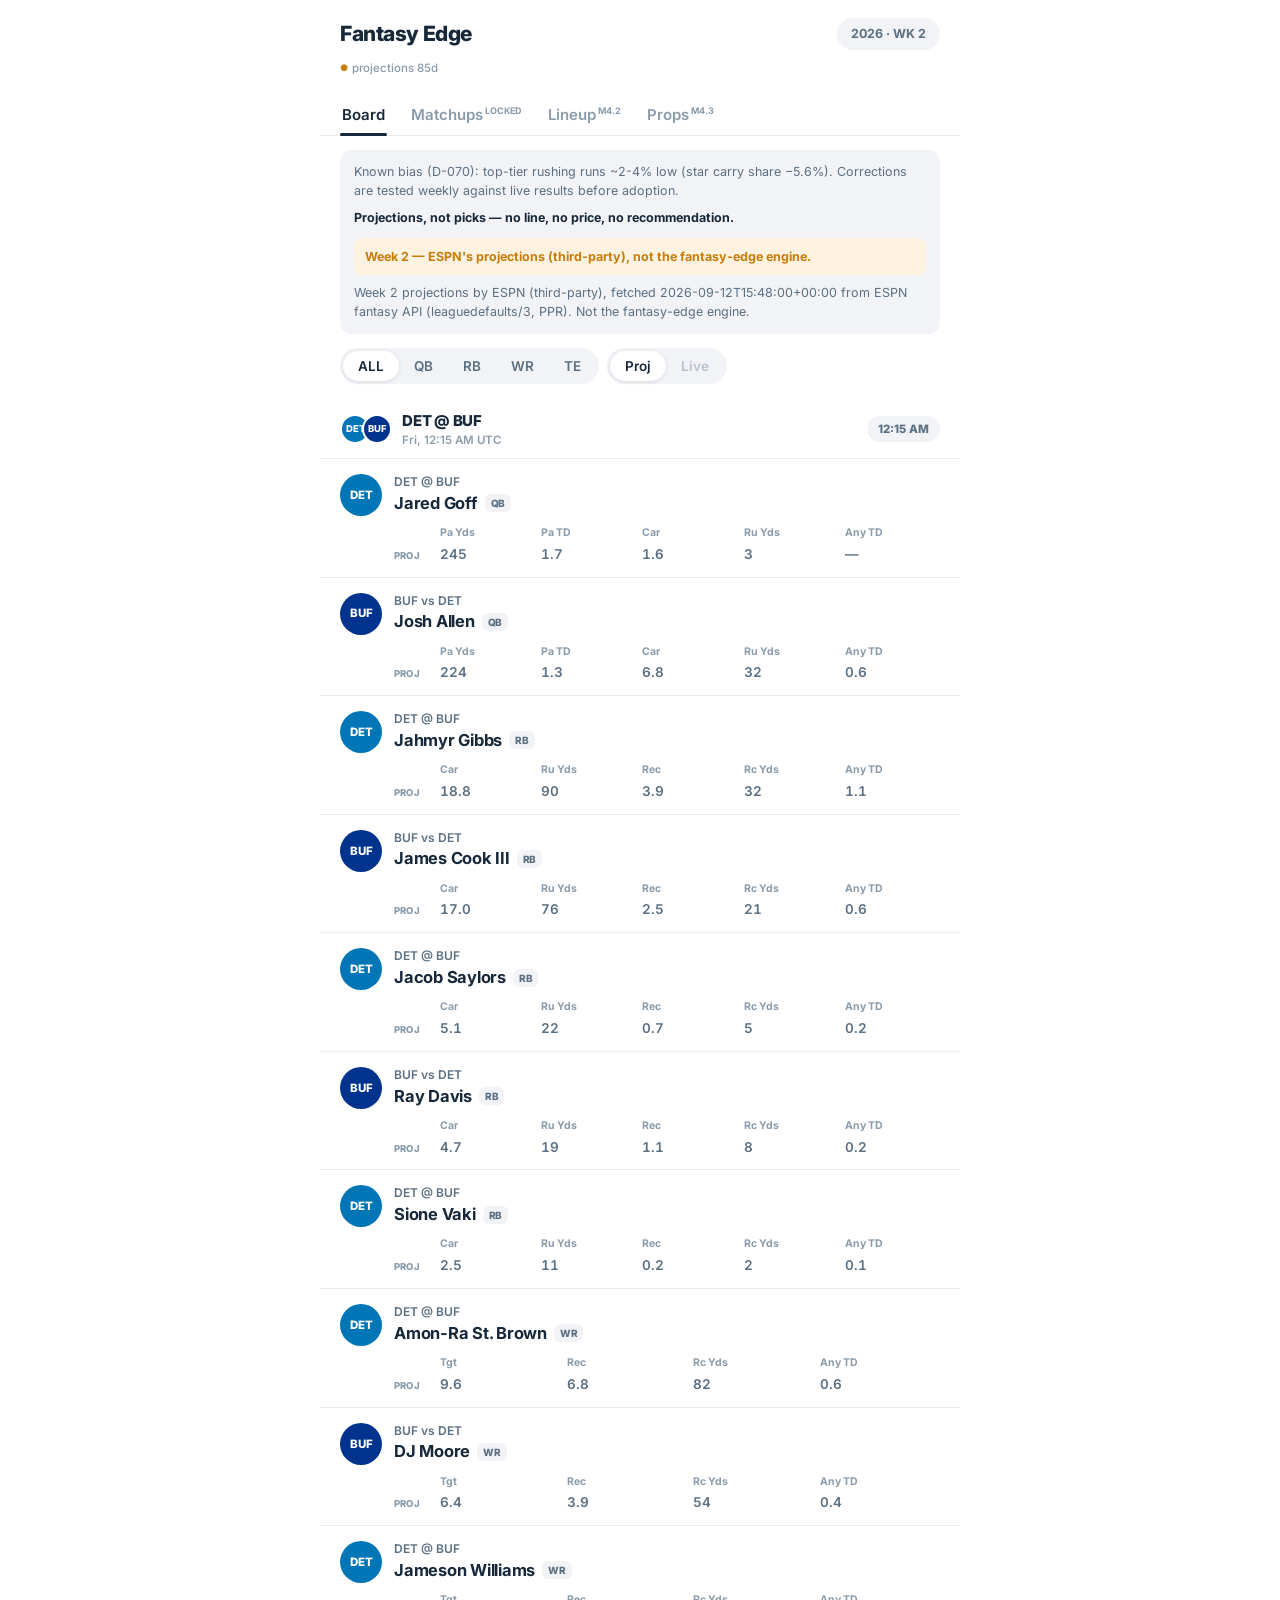
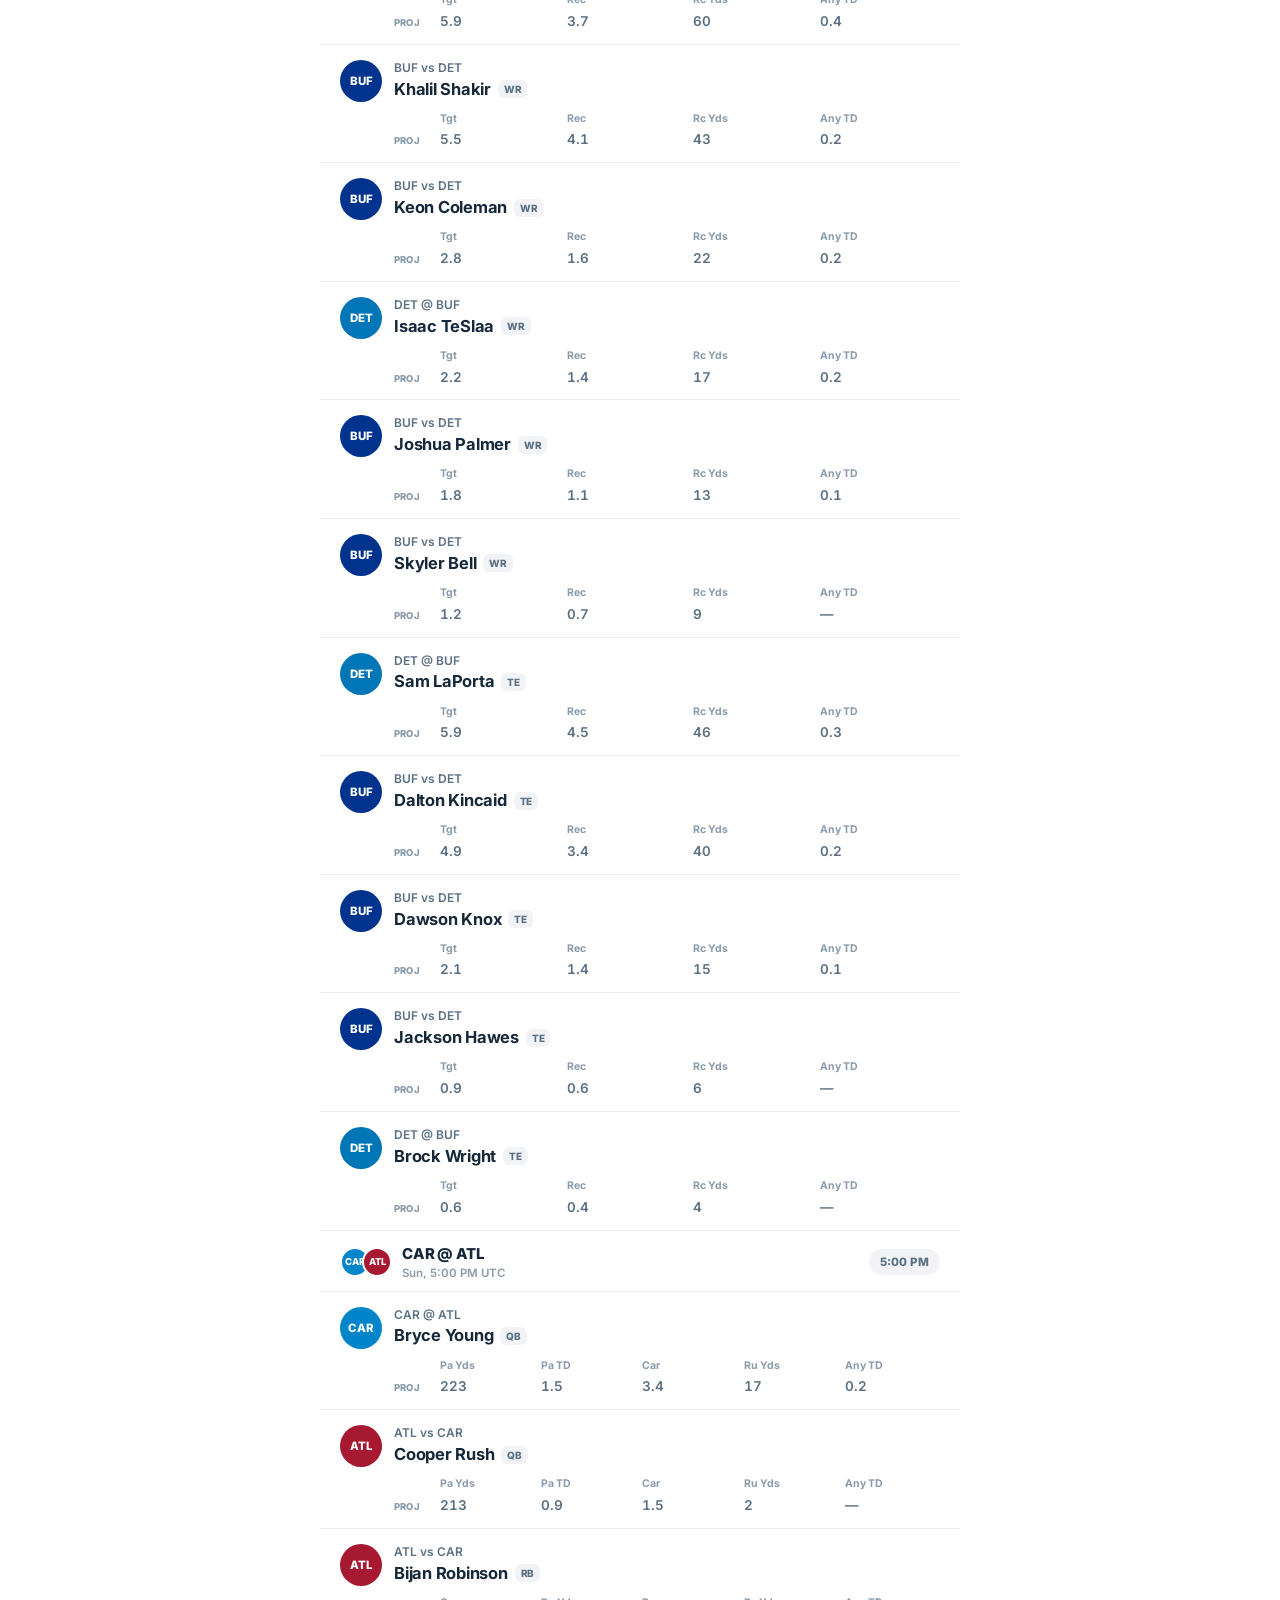
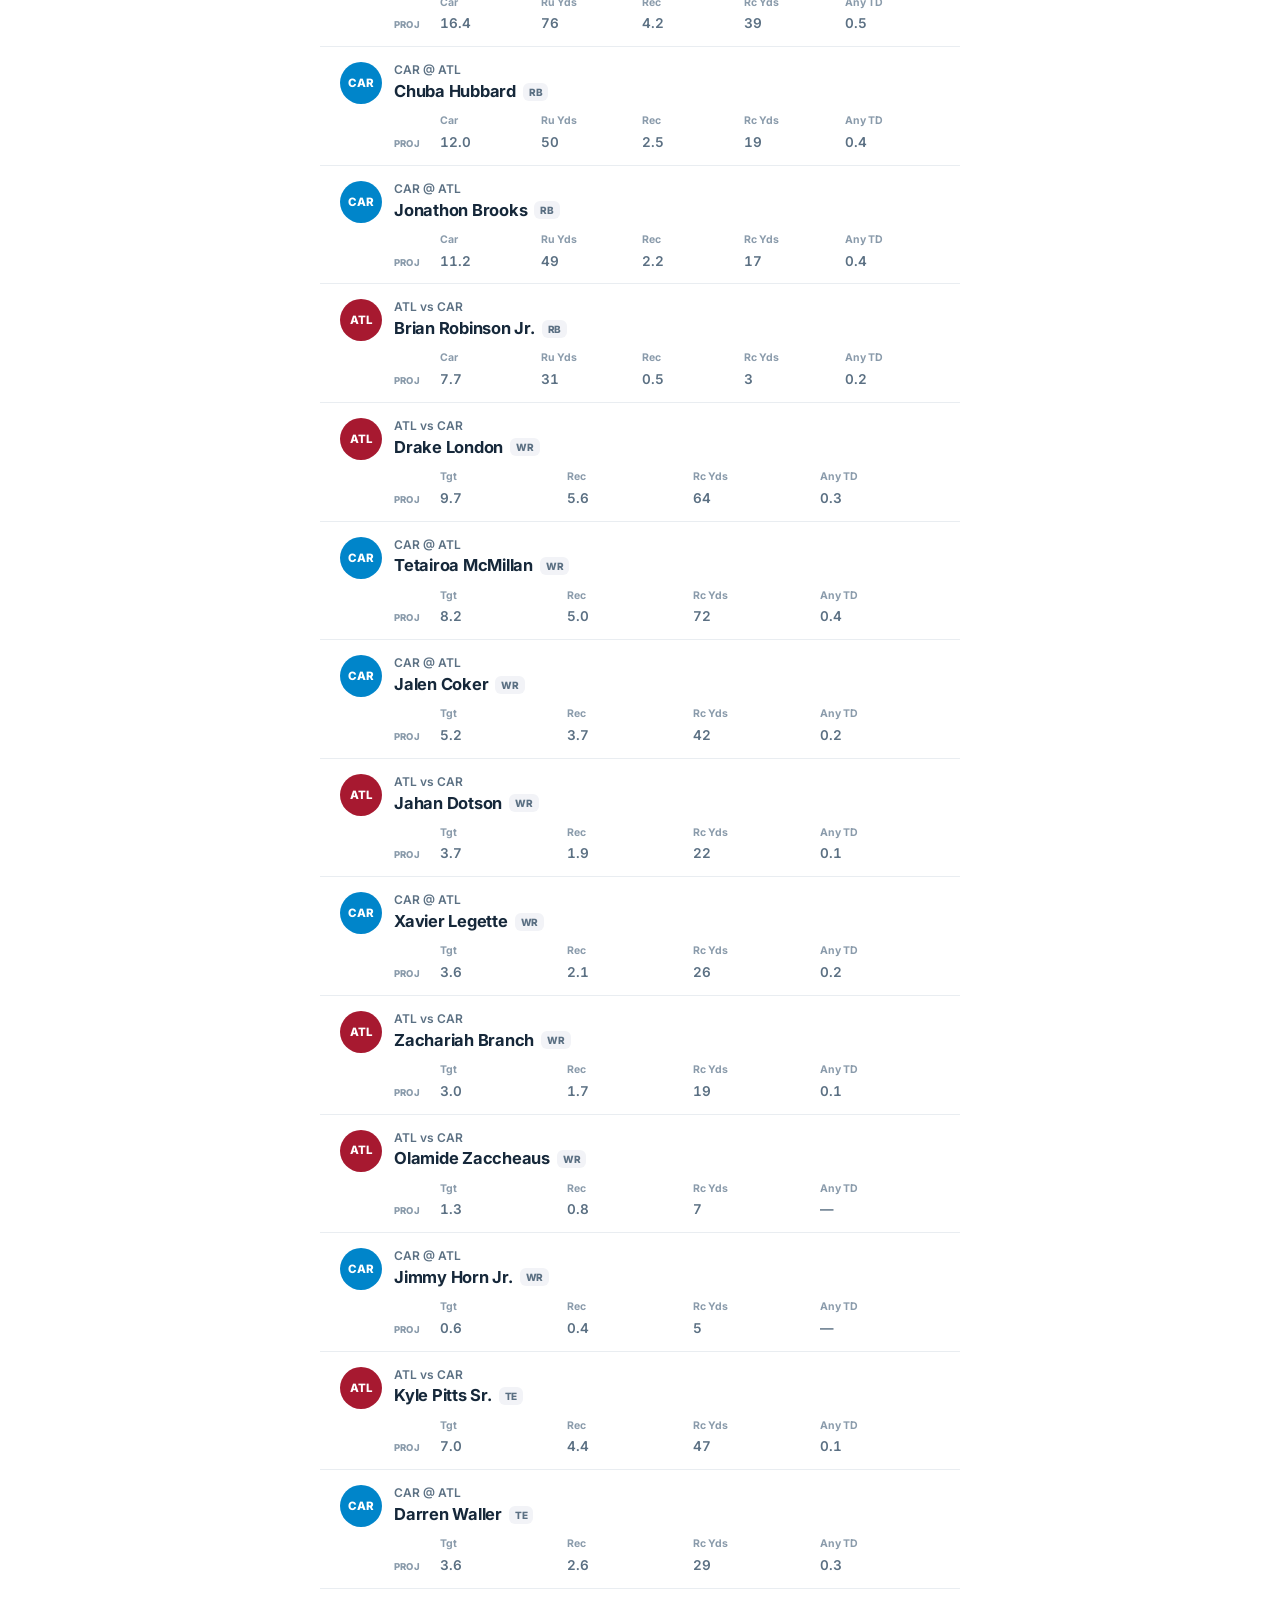
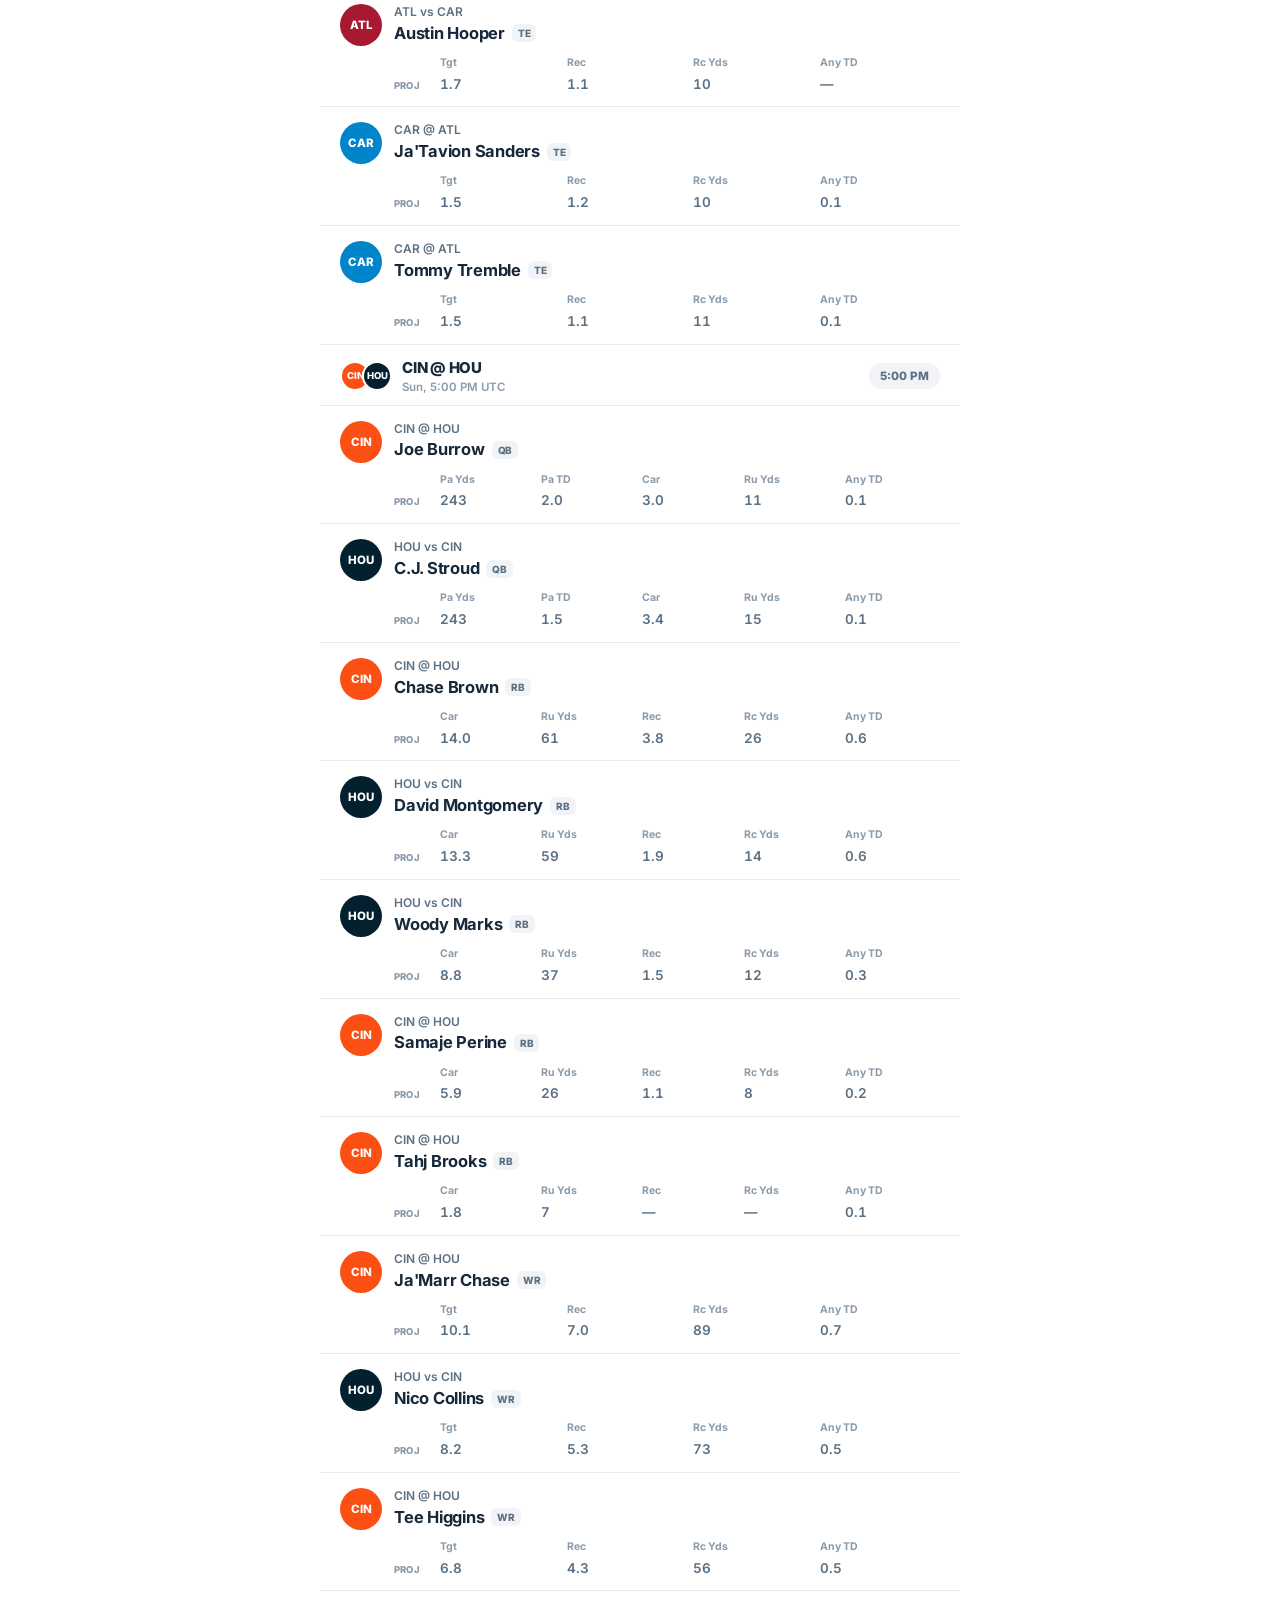
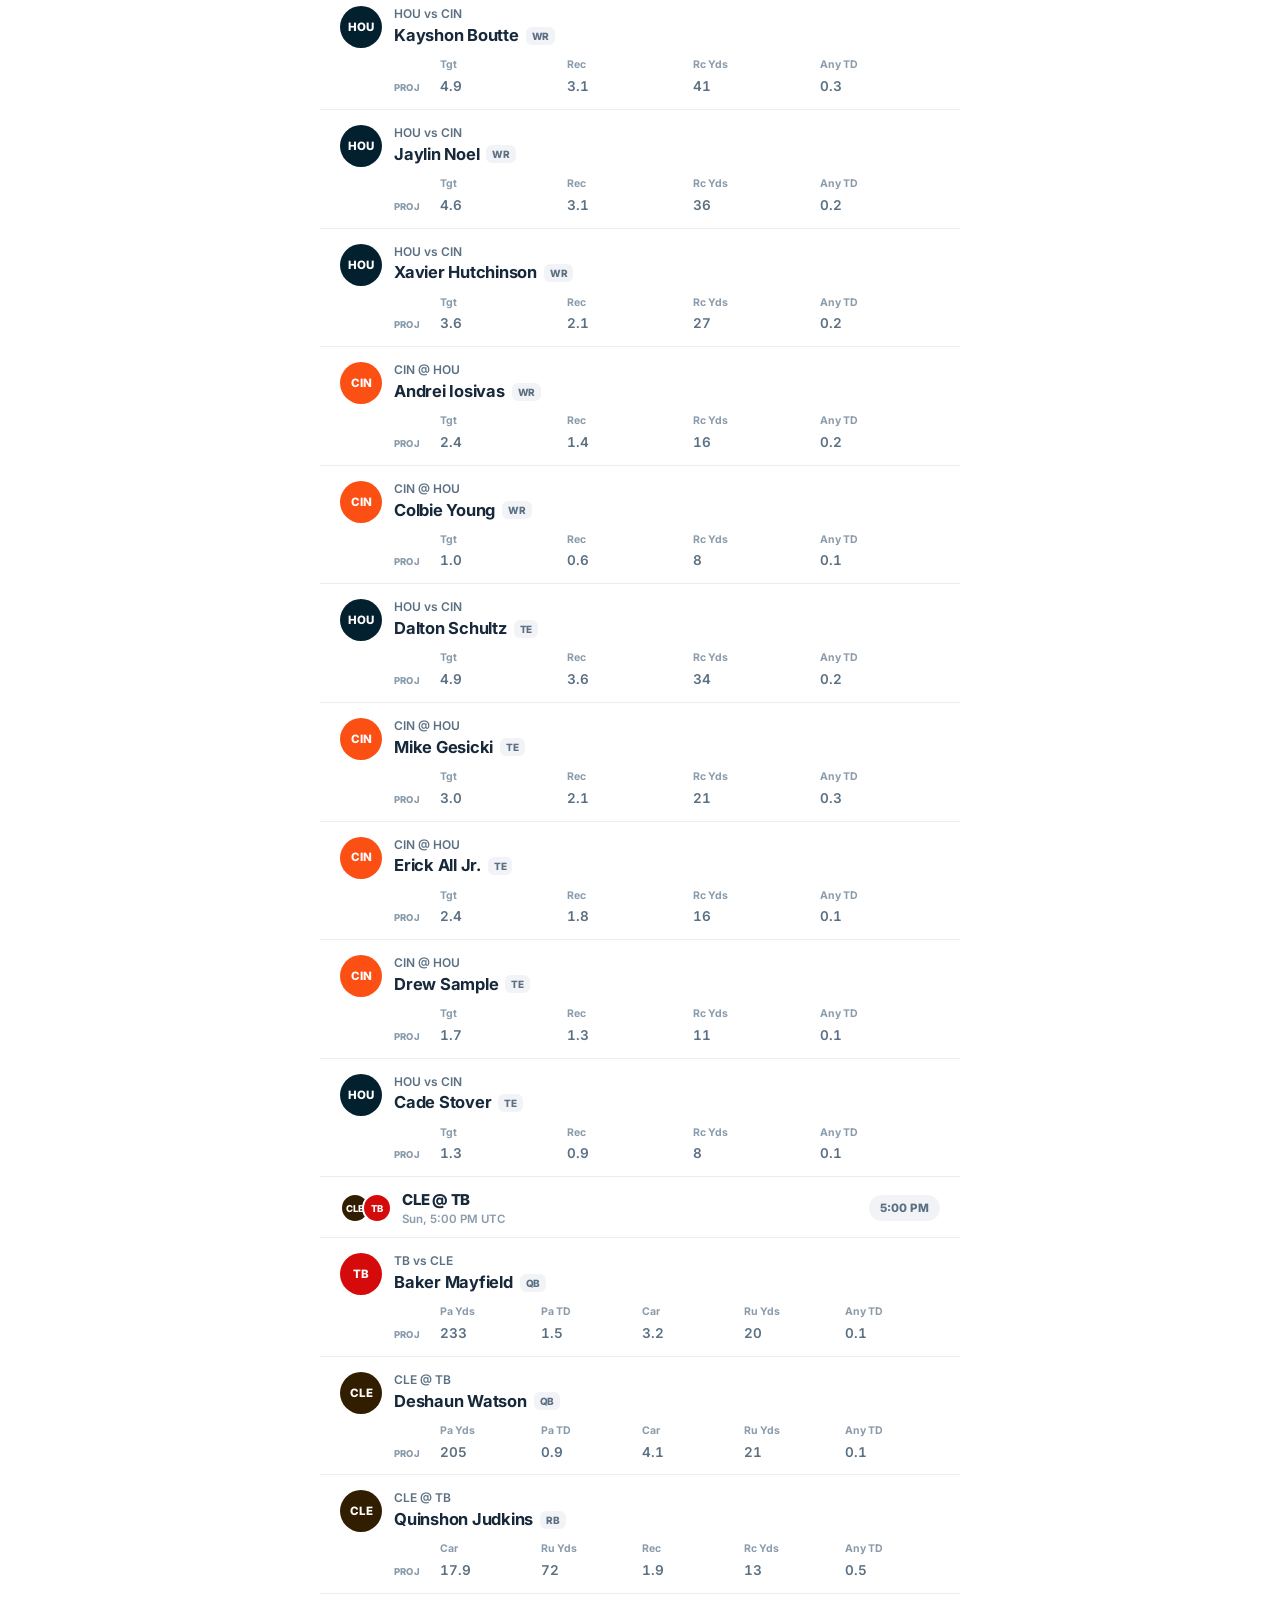
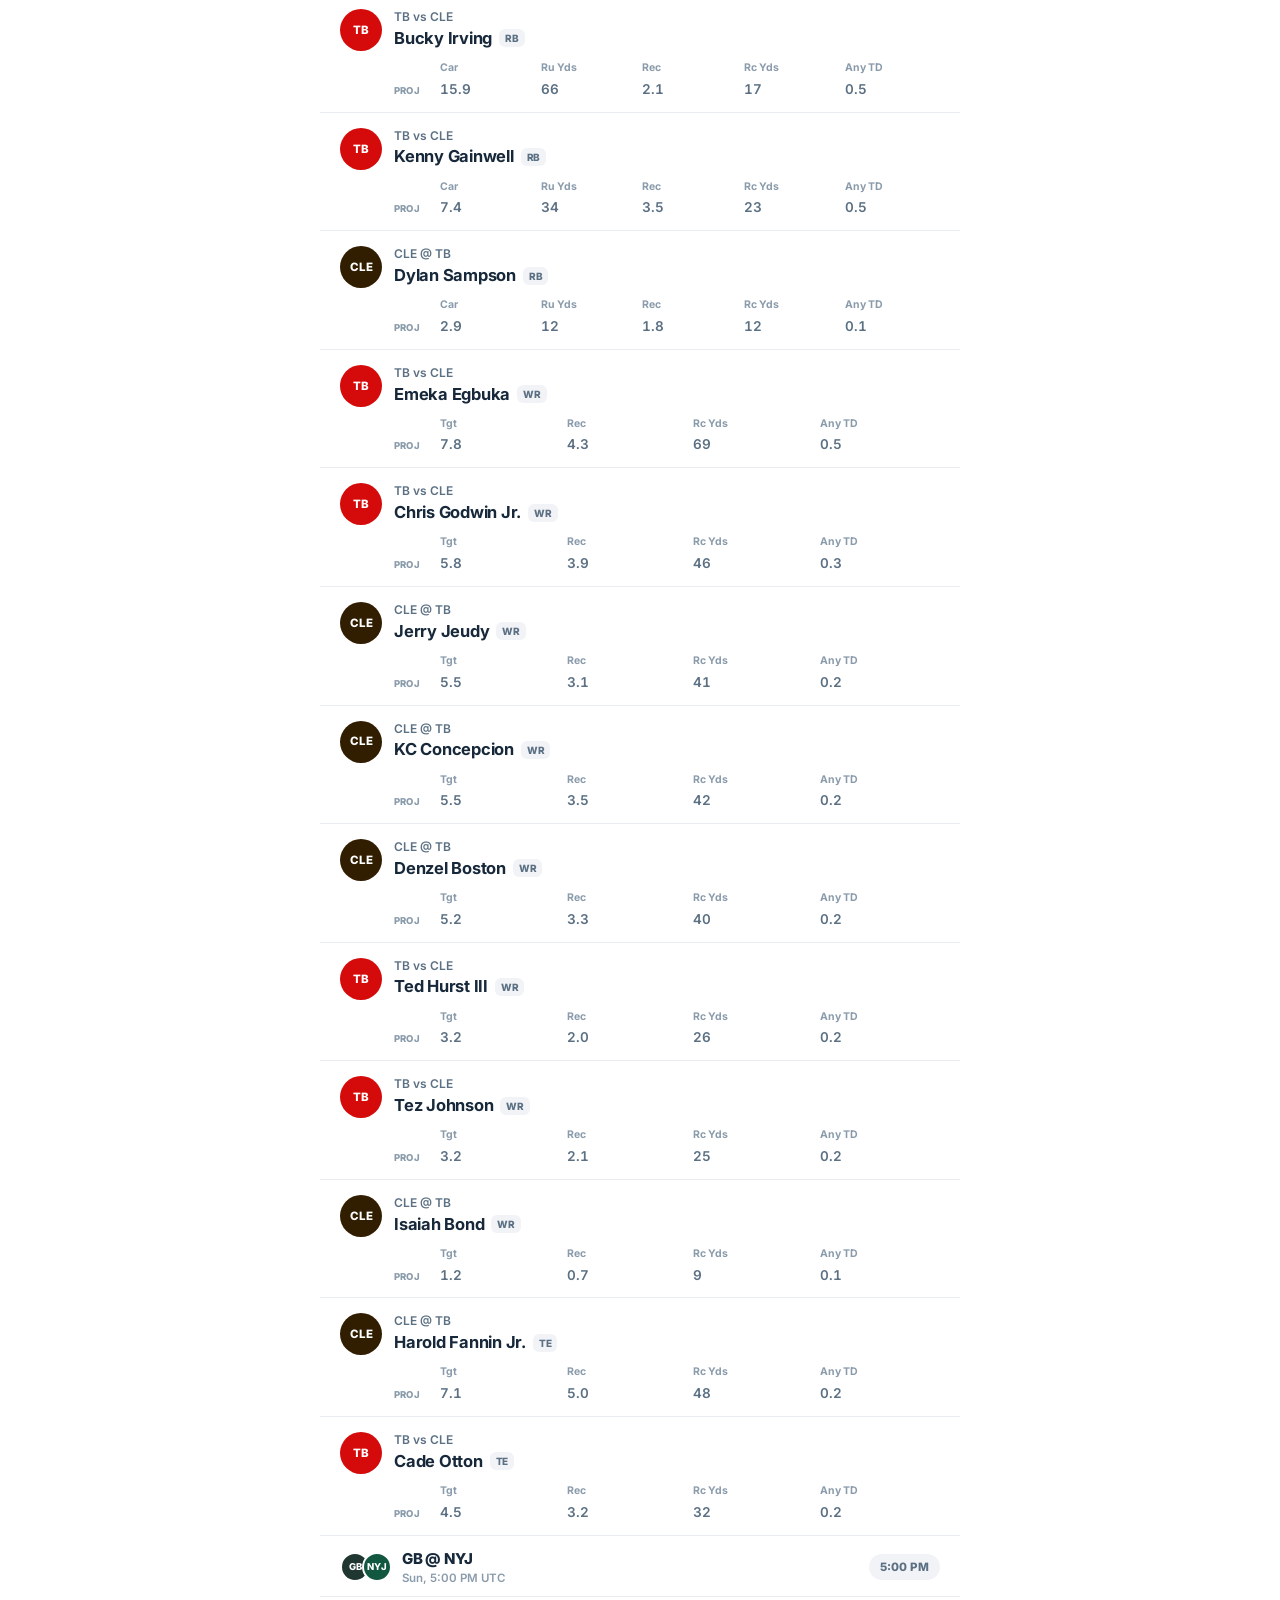
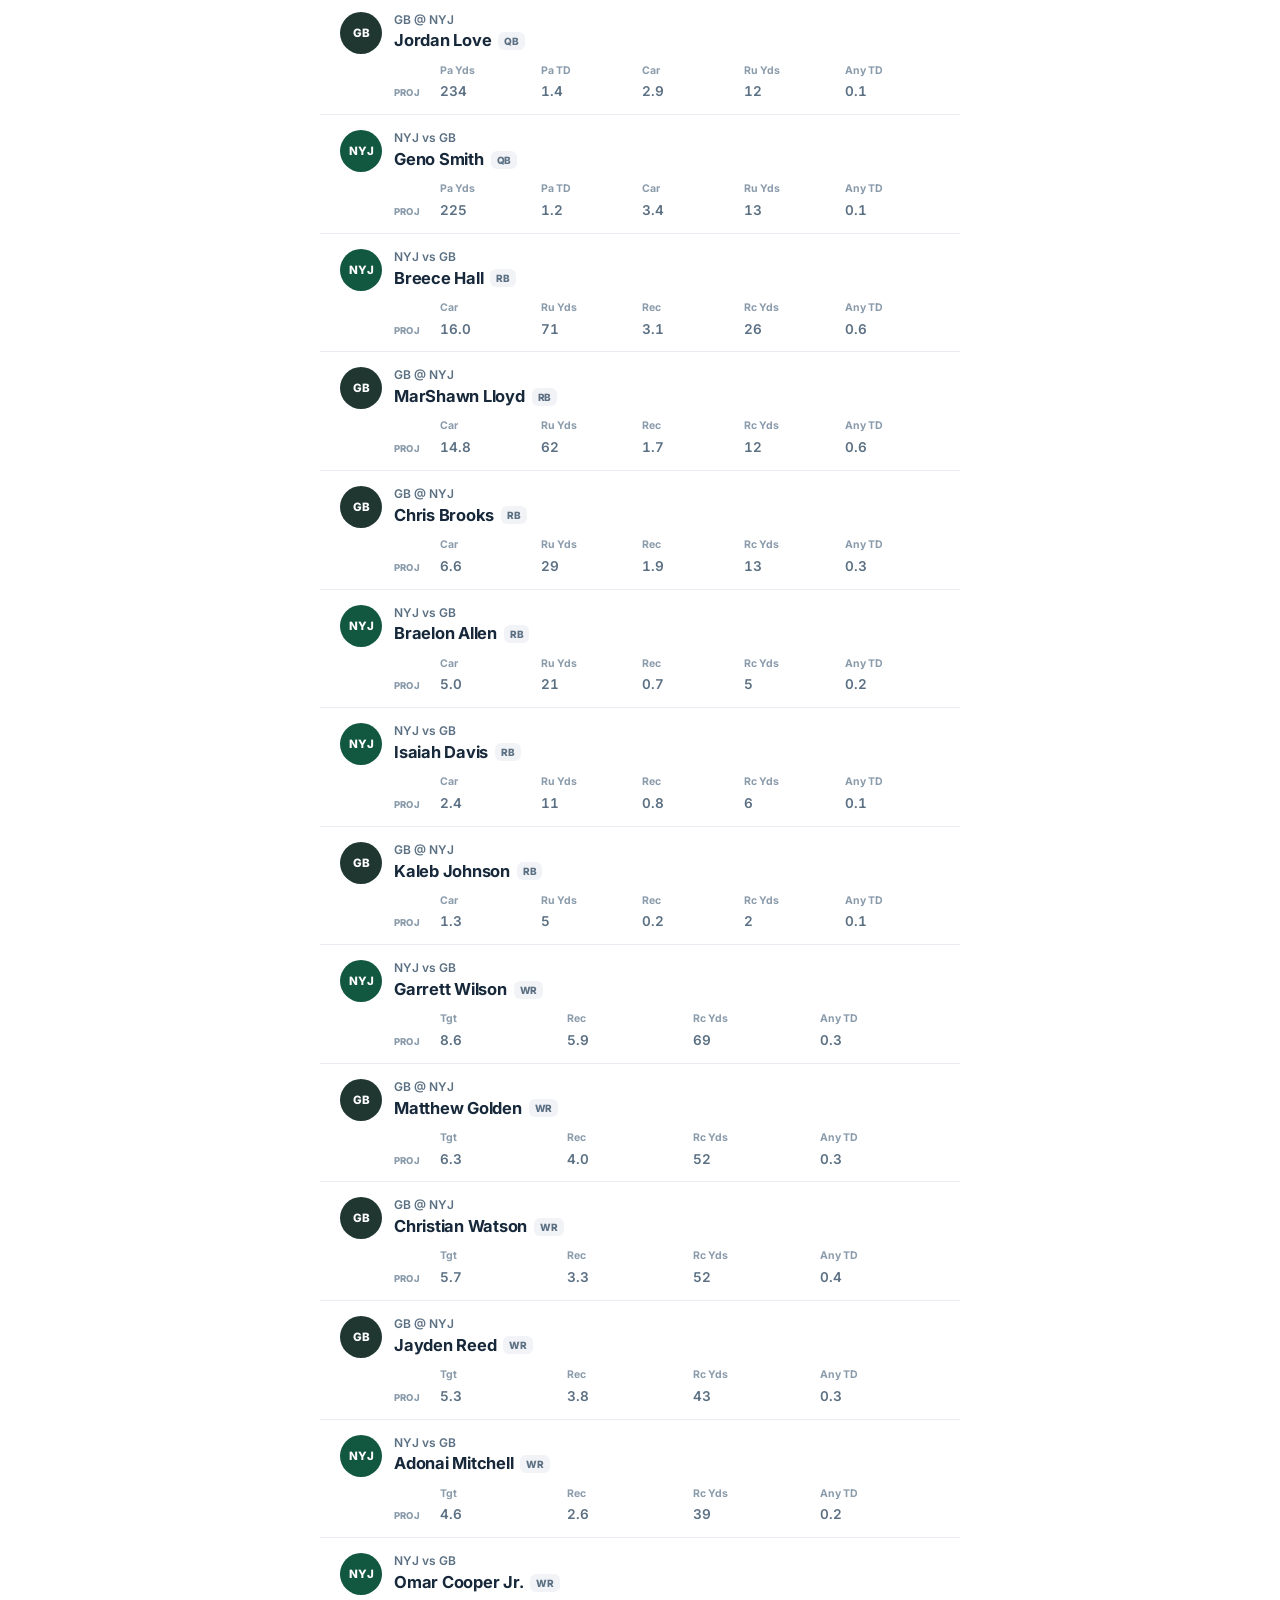
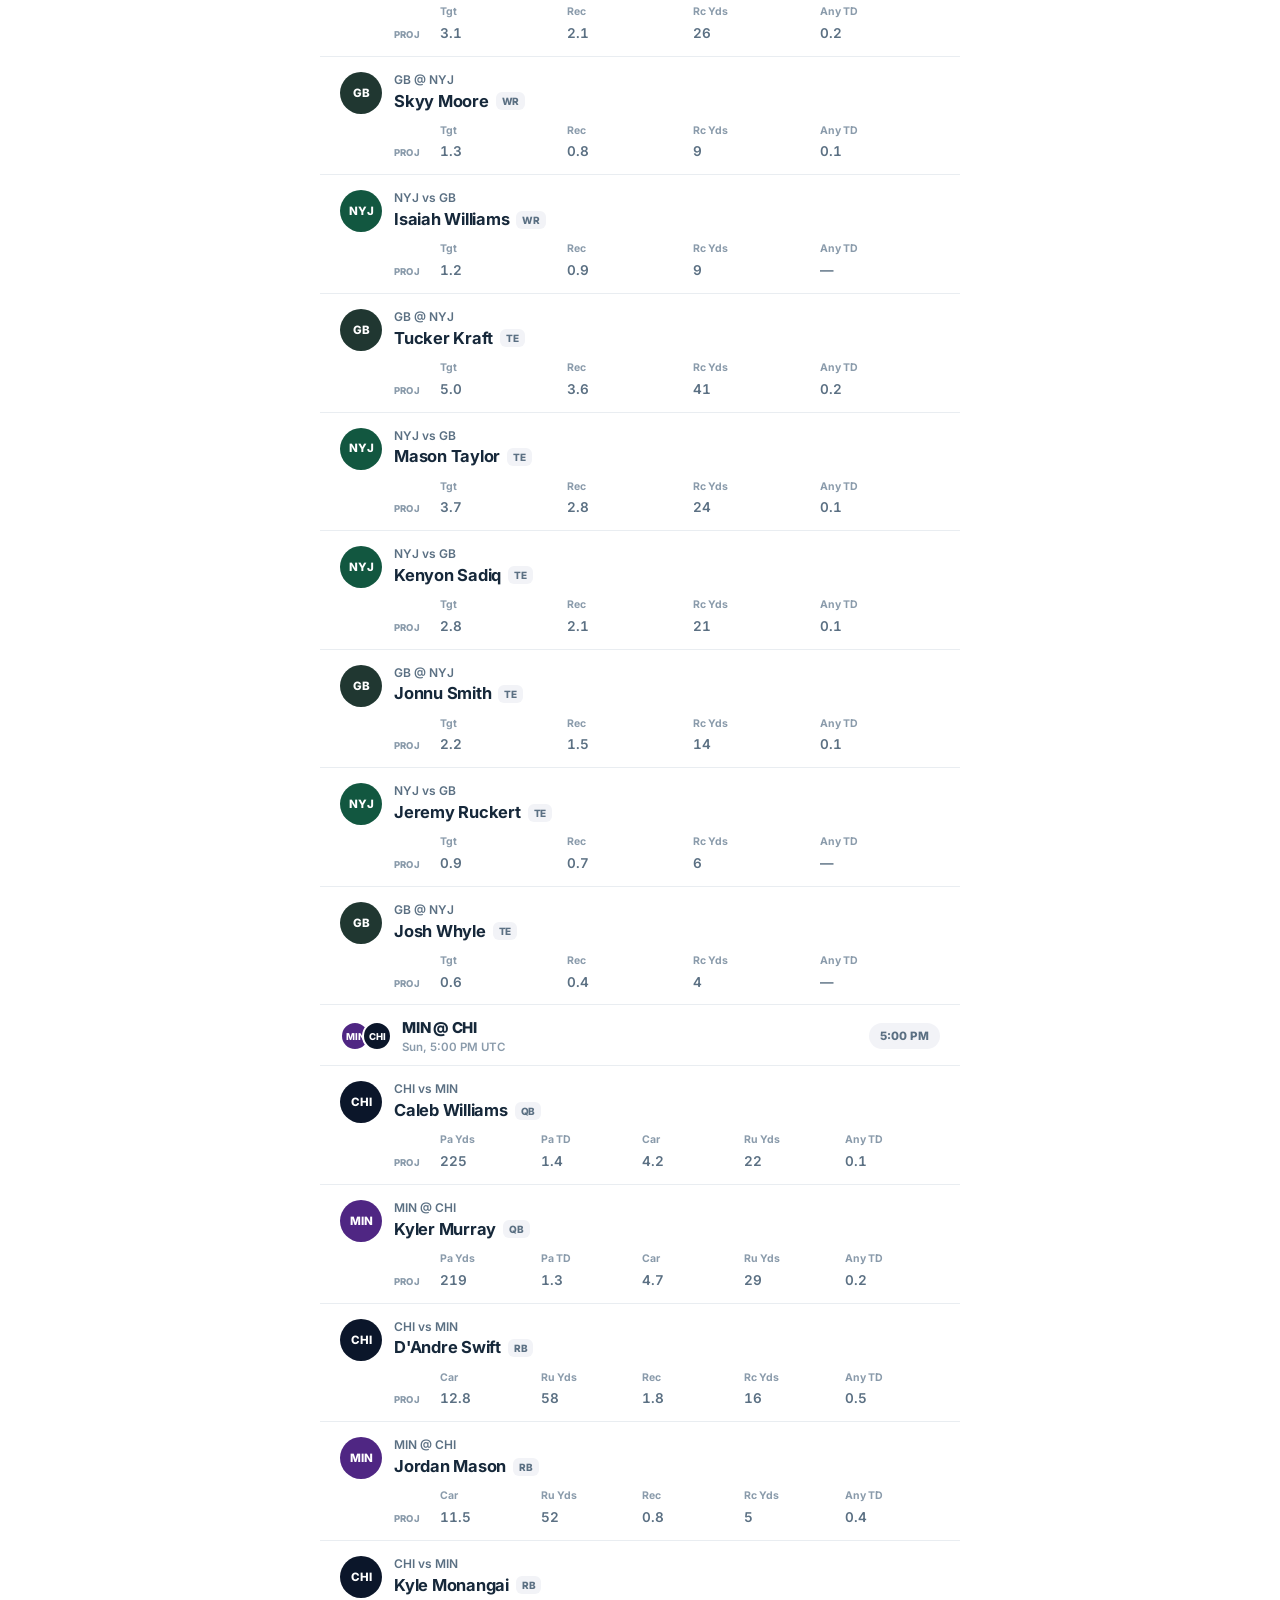
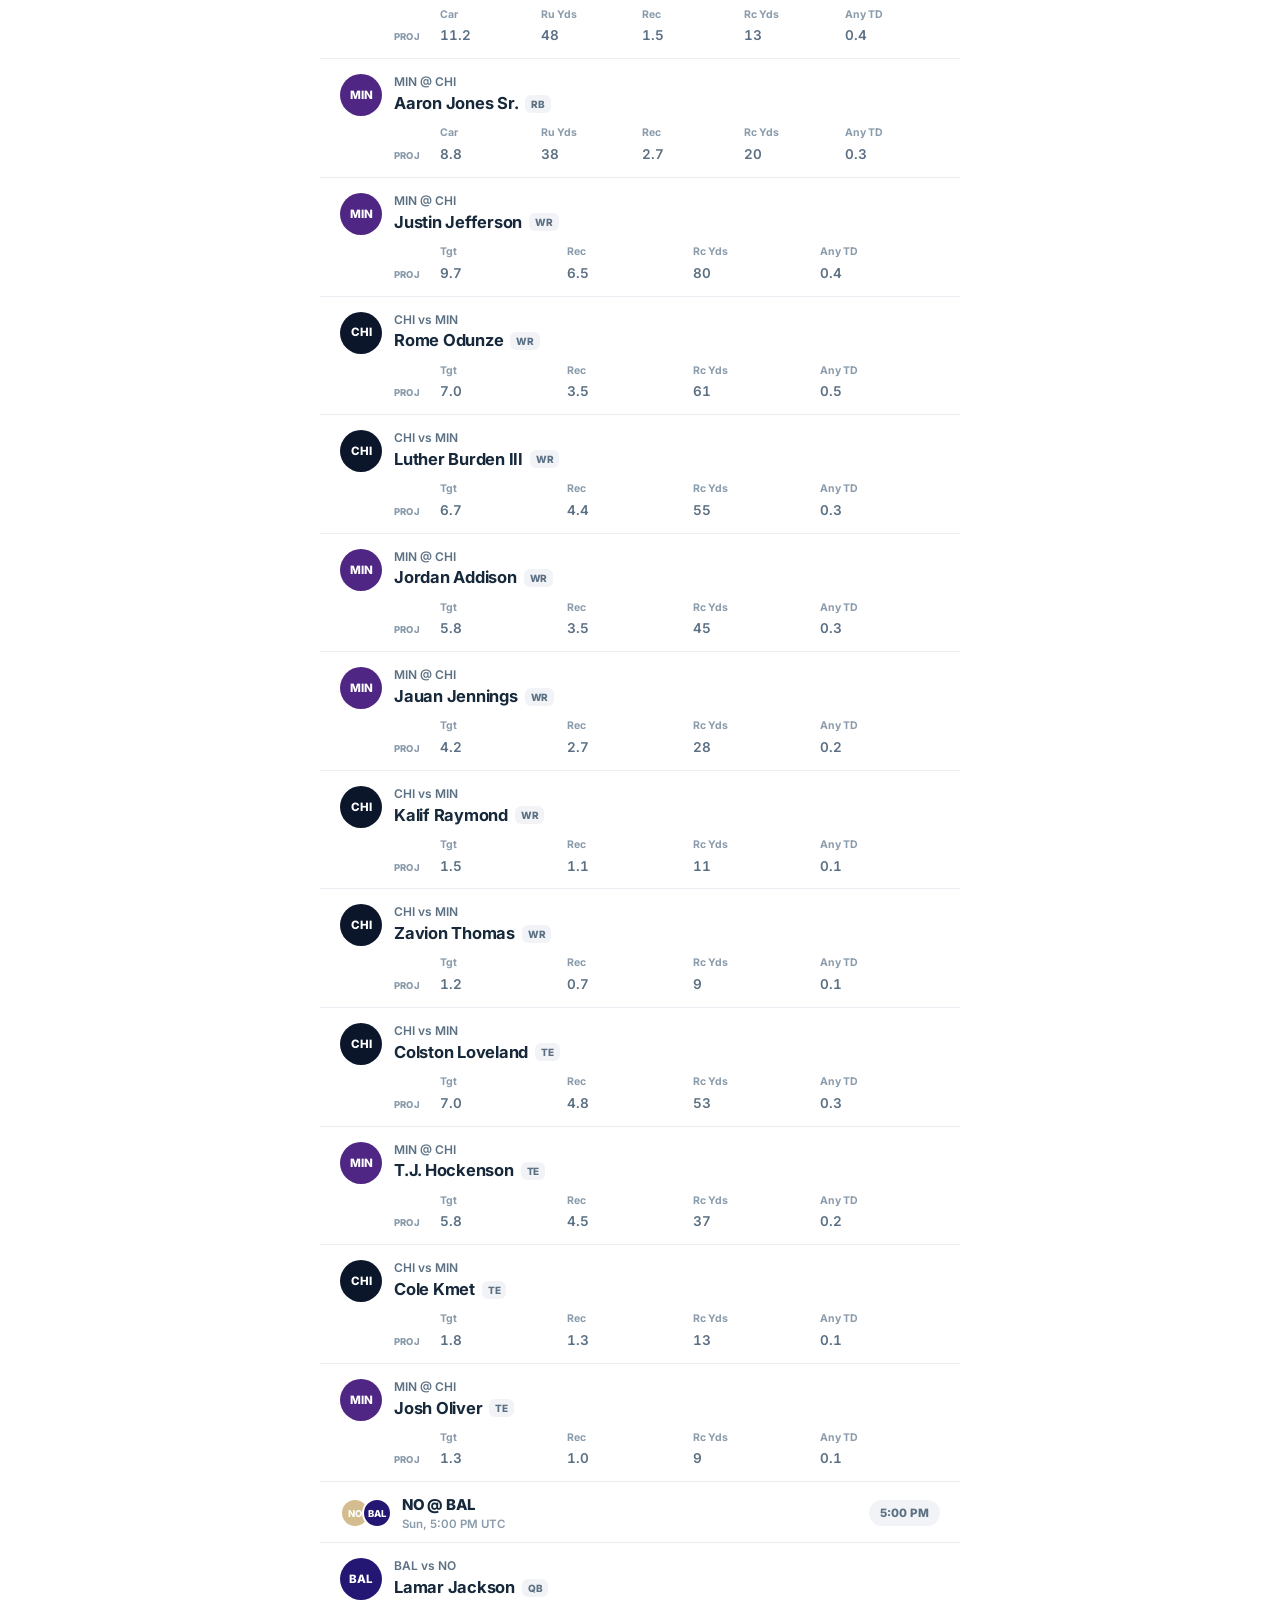
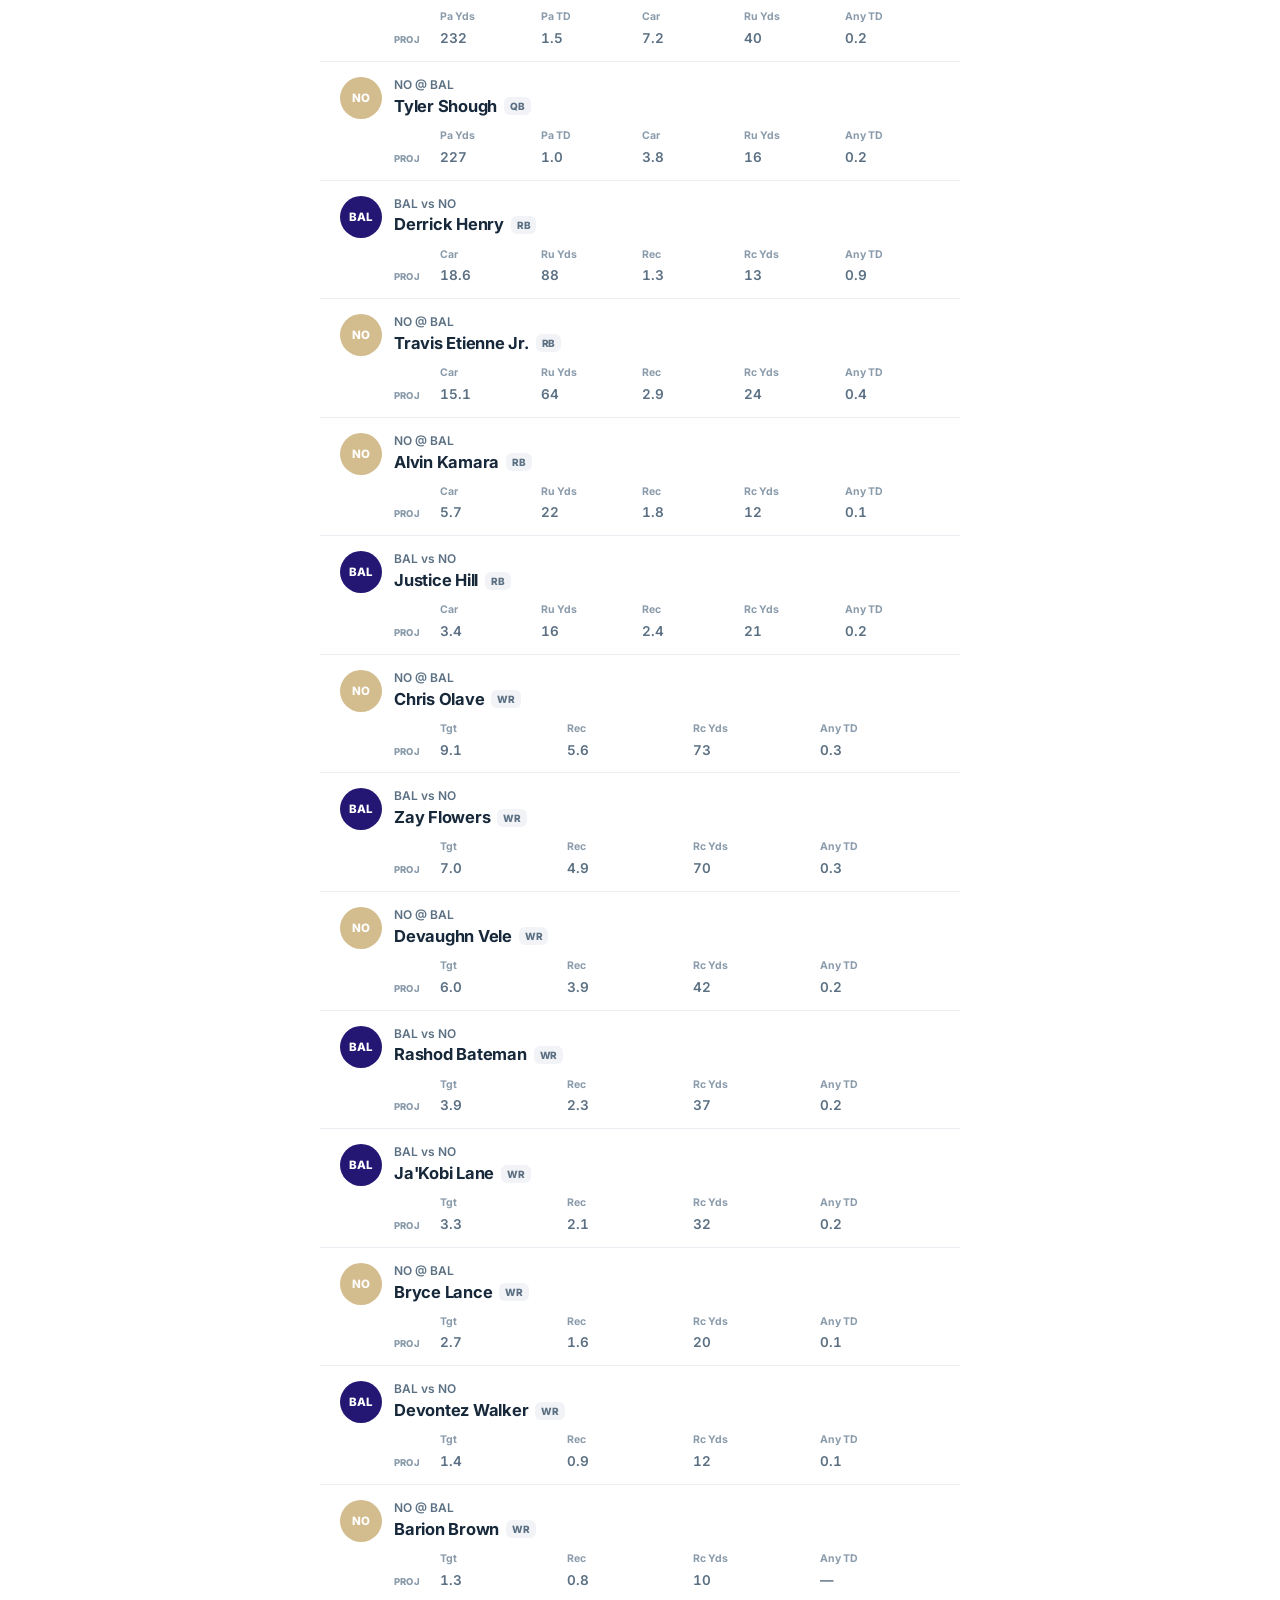
==== board/index.html @ e50f6242 "board: 2026 week 02 (espn-thirdparty) Co-Authored-By: Claude Fable 5 <noreply@anthropic.com>  Claude" ====
<!DOCTYPE html>

<html lang="en">
<head>
<meta charset="UTF-8">
<meta name="viewport" content="width=device-width, initial-scale=1.0">
<title>Fantasy Edge — Board</title>
<link rel="preconnect" href="https://fonts.googleapis.com">
<link href="https://fonts.googleapis.com/css2?family=Inter:wght@400;500;600;700;800&display=swap" rel="stylesheet">
<link href="./style.css" rel="stylesheet">
</head>

<body data-board="./data/board.json"
      data-demo-board="./demo/board.demo.json"
      data-demo-live="./demo/live.demo.json">
<div class="wrap">

<div id="topbanner"></div>

<header>
  <div class="toprow">
    <h1>Fantasy Edge</h1>
    <div class="runpill" id="runpill">loading</div>
  </div>
  <div class="fresh" id="fresh"></div>
</header>

<nav class="tabs" aria-label="Sections">
  <div class="tab on" aria-current="page">Board</div>
  <div class="tab lock" aria-disabled="true" title="Locked">Matchups<span class="soon">LOCKED</span></div>
  <div class="tab lock" aria-disabled="true" title="Locked">Lineup<span class="soon">M4.2</span></div>
  <div class="tab lock" aria-disabled="true" title="Locked">Props<span class="soon">M4.3</span></div>
</nav>

<div class="disc" id="disclosure"></div>

<div class="filters">
  <div class="seg" id="posseg"></div>
  <div class="seg" id="sortseg"></div>
</div>

<div id="games"></div>
<div class="empty" id="empty" hidden></div>

<div class="foot" id="foot"></div>

</div>
<script src="./app.js"></script>
</body>
</html>
---- board/style.css ----
/* m4.1c — the Board site.
 *
 * Lifted from docs/design/UI_MOCKUP_v4.html, the binding visual spec.
 * Every rule for an element the D-075 §0 departures ruled out is
 * DELETED rather than hidden: the decomposition drawer, the fantasy
 * points pill and its pace line, and the p10-p90 range strip are not
 * in this file at all. What remains is the mockup verbatim plus the
 * blocks m4.1 adds (banners, the disclosure block, the QB box-score
 * line, the stale indicator, the empty state).
 */

:root{
  --bg:#ffffff; --txt:#16283a; --sub:#5b7083; --faint:#8a9bab;
  --pillbg:#f2f3f7; --divider:#e9edf1;
  --up:#0da678; --upbg:#e4f6ef;
  --dn:#e6316e; --dnbg:#fce8f0;
  --blue:#3d5afe; --bluebg:#eef0ff;
  --warn:#c77d0a; --warnbg:#fdf2df;
  --live:#e6316e;
}
*{box-sizing:border-box;margin:0;padding:0;-webkit-tap-highlight-color:transparent}
body{background:var(--bg);color:var(--txt);font-family:'Inter',sans-serif;font-size:15px;line-height:1.4}
.wrap{max-width:640px;margin:0 auto;padding-bottom:60px}

header{padding:18px 20px 6px}
.toprow{display:flex;align-items:center;justify-content:space-between;gap:10px}
h1{font-size:21px;font-weight:800;letter-spacing:-.02em}
.runpill{background:var(--pillbg);border-radius:999px;padding:7px 14px;font-size:12.5px;font-weight:700;color:var(--sub);flex-shrink:0}
.runpill .ld{color:var(--live)}
.fresh{display:flex;gap:14px;margin-top:10px;font-size:11.5px;color:var(--faint);font-weight:500;flex-wrap:wrap}
.fresh .ok::before{content:"●";color:var(--up);margin-right:4px;font-size:9px;vertical-align:1px}
.fresh .st::before{content:"●";color:var(--warn);margin-right:4px;font-size:9px;vertical-align:1px}
.fresh .bad{color:var(--dn);font-weight:700}
.fresh .bad::before{content:"●";color:var(--dn);margin-right:4px;font-size:9px;vertical-align:1px}

/* banners — persistent, never dismissible */
.banner{padding:11px 20px;font-size:12.5px;font-weight:700;line-height:1.5;border-bottom:1px solid var(--divider)}
.banner.demo{background:var(--dnbg);color:var(--dn)}
.banner.tp{background:var(--warnbg);color:var(--warn)}
.banner .sub{display:block;font-weight:500;margin-top:3px}

/* the locked nav stubs: present, inert, labelled */
.tabs{display:flex;gap:22px;padding:14px 20px 0;border-bottom:1px solid var(--divider)}
.tab{font-size:15px;font-weight:600;color:var(--faint);padding:8px 2px 10px;position:relative}
.tab.on{color:var(--txt)}
.tab.on::after{content:"";position:absolute;left:0;right:0;bottom:-1px;height:2.5px;background:var(--txt);border-radius:2px}
.tab.lock{cursor:default}
.tab .soon{font-size:9px;font-weight:700;color:var(--faint);vertical-align:6px;margin-left:2px}

/* disclosure block — always visible, top of board, never a modal */
.disc{margin:14px 20px 0;background:var(--pillbg);border-radius:12px;padding:12px 14px;font-size:12.5px;color:var(--sub);line-height:1.55}
.disc b{color:var(--txt);font-weight:700}
.disc p+p{margin-top:8px}
/* the third-party banner: persistent, inside the disclosure block,
   and unmistakably not the engine's framing */
.disc .tpline{display:block;margin-top:10px;background:var(--warnbg);color:var(--warn);border-radius:8px;padding:9px 11px;font-weight:700}

.filters{display:flex;gap:8px;padding:14px 20px;overflow-x:auto;scrollbar-width:none}
.filters::-webkit-scrollbar{display:none}
.seg{display:flex;background:var(--pillbg);border-radius:999px;padding:3px;flex-shrink:0}
.seg button{border:none;background:transparent;font-family:inherit;font-size:13.5px;font-weight:600;color:var(--sub);padding:7px 15px;border-radius:999px;cursor:pointer;white-space:nowrap}
.seg button.on{background:#fff;color:var(--txt);box-shadow:0 1px 4px rgba(22,40,58,.12)}
.seg button:disabled{color:var(--faint);opacity:.55;cursor:default}

/* game headers */
.ghead{position:sticky;top:0;z-index:10;background:rgba(255,255,255,.97);backdrop-filter:blur(6px);
padding:12px 20px 10px;border-bottom:1px solid var(--divider);display:flex;align-items:center;gap:10px}
.gbadges{display:flex;flex-shrink:0}
.gbadge{width:30px;height:30px;border-radius:50%;display:flex;align-items:center;justify-content:center;
font-size:9.5px;font-weight:800;color:#fff;border:2px solid #fff}
.gbadge+.gbadge{margin-left:-8px}
.gmain{flex:1;min-width:0}
.gtitle{font-size:15px;font-weight:800;letter-spacing:-.015em}
.gtitle .sc{color:var(--sub);font-weight:700}
.gmeta{font-size:11.5px;font-weight:600;color:var(--faint);margin-top:1px}
.gstatus{flex-shrink:0;text-align:right}
.gspill{display:inline-flex;align-items:center;gap:5px;font-size:11.5px;font-weight:800;border-radius:999px;padding:5px 11px}
.gspill.live{background:var(--dnbg);color:var(--live)}
.gspill.live .dot{width:6px;height:6px;border-radius:50%;background:var(--live);animation:pulse 1.4s infinite}
.gspill.pre{background:var(--pillbg);color:var(--sub)}
.gspill.final{background:var(--pillbg);color:var(--txt)}
@keyframes pulse{0%,100%{opacity:1}50%{opacity:.35}}

/* cards — no tap interaction, so no pointer and no press state */
.card{padding:15px 20px 13px;border-bottom:1px solid var(--divider)}
.cardtop{display:flex;gap:12px;align-items:flex-start}
.badge{width:42px;height:42px;border-radius:50%;display:flex;align-items:center;justify-content:center;font-size:11.5px;font-weight:800;color:#fff;flex-shrink:0}
.cmain{flex:1;min-width:0}
.teamline{font-size:12px;font-weight:600;color:var(--sub)}
.pname{font-size:16.5px;font-weight:700;letter-spacing:-.015em;margin:1px 0 0;display:flex;align-items:center;gap:7px;flex-wrap:wrap}
.postag{font-size:10px;font-weight:800;color:var(--sub);background:var(--pillbg);border-radius:6px;padding:2px 6px}
.qtag{font-size:10.5px;font-weight:800;color:var(--warn);background:var(--warnbg);border-radius:6px;padding:2px 6px}

/* stat grid */
.stats{margin-top:10px;padding-left:54px}
.srow{display:grid;grid-template-columns:40px repeat(var(--n),minmax(0,1fr));gap:4px 6px;align-items:baseline}
.srow+.srow{margin-top:4px}
.shead .cell{font-size:10.5px;font-weight:700;color:var(--faint)}
.rlab{font-size:9.5px;font-weight:800;color:var(--faint);letter-spacing:.02em}
.rlab.lv{color:var(--live)}
.proj .cell{font-size:13.5px;font-weight:600;color:var(--sub);font-variant-numeric:tabular-nums}
.liver .cell{font-size:14.5px;font-weight:800;font-variant-numeric:tabular-nums}
.c-up{color:var(--up)} .c-dn{color:var(--dn)} .c-n{color:var(--txt)}

/* QB live-only box-score line — never a projection, so never in the
   PROJ/LIVE pair above it */
.boxline{margin:9px 0 0;padding-left:54px;font-size:11.5px;font-weight:700;color:var(--sub);font-variant-numeric:tabular-nums}
.boxline .src{color:var(--faint);font-weight:500;font-variant-numeric:normal}

.empty{margin:28px 20px;padding:18px;background:var(--pillbg);border-radius:12px;font-size:13.5px;color:var(--sub);line-height:1.6}
.empty b{color:var(--txt);font-weight:700;display:block;margin-bottom:4px}

.foot{padding:22px 20px;font-size:11.5px;color:var(--faint);line-height:1.7}
.foot p+p{margin-top:10px}
.foot b{color:var(--sub);font-weight:700}
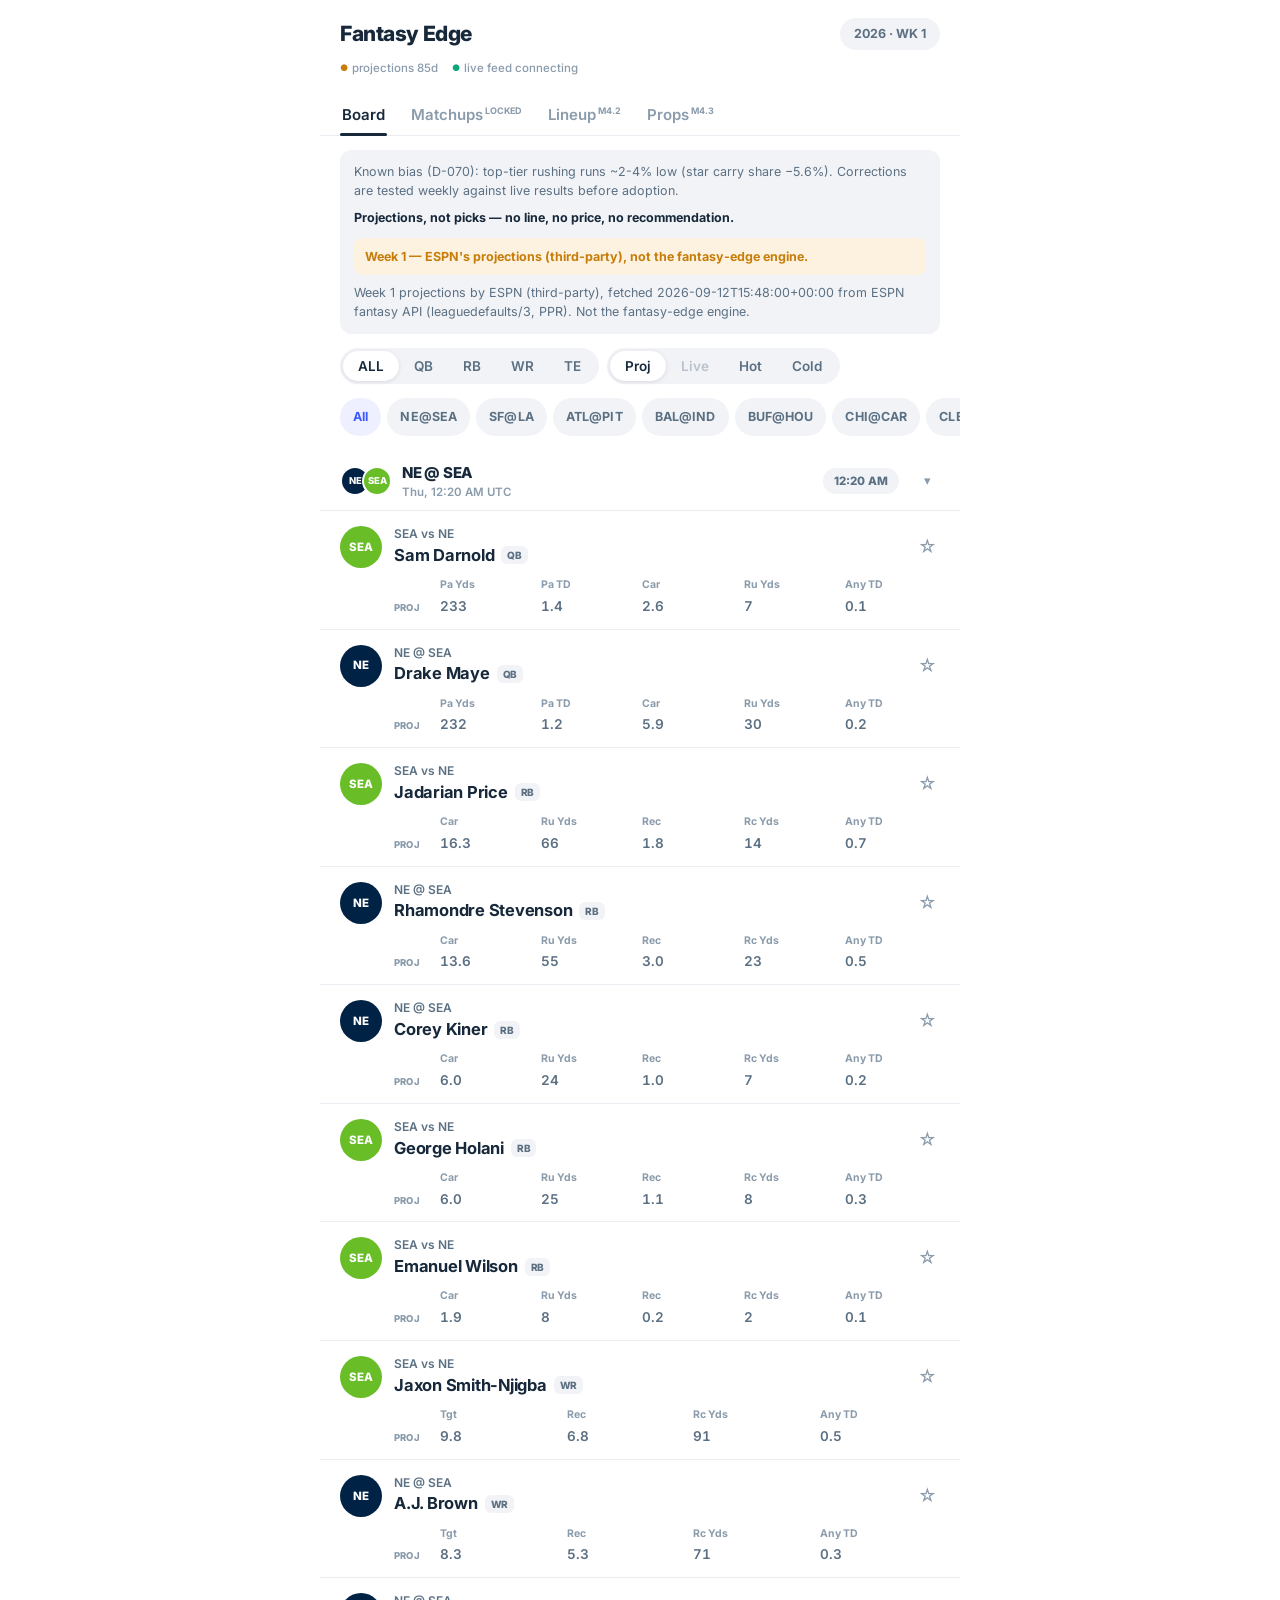
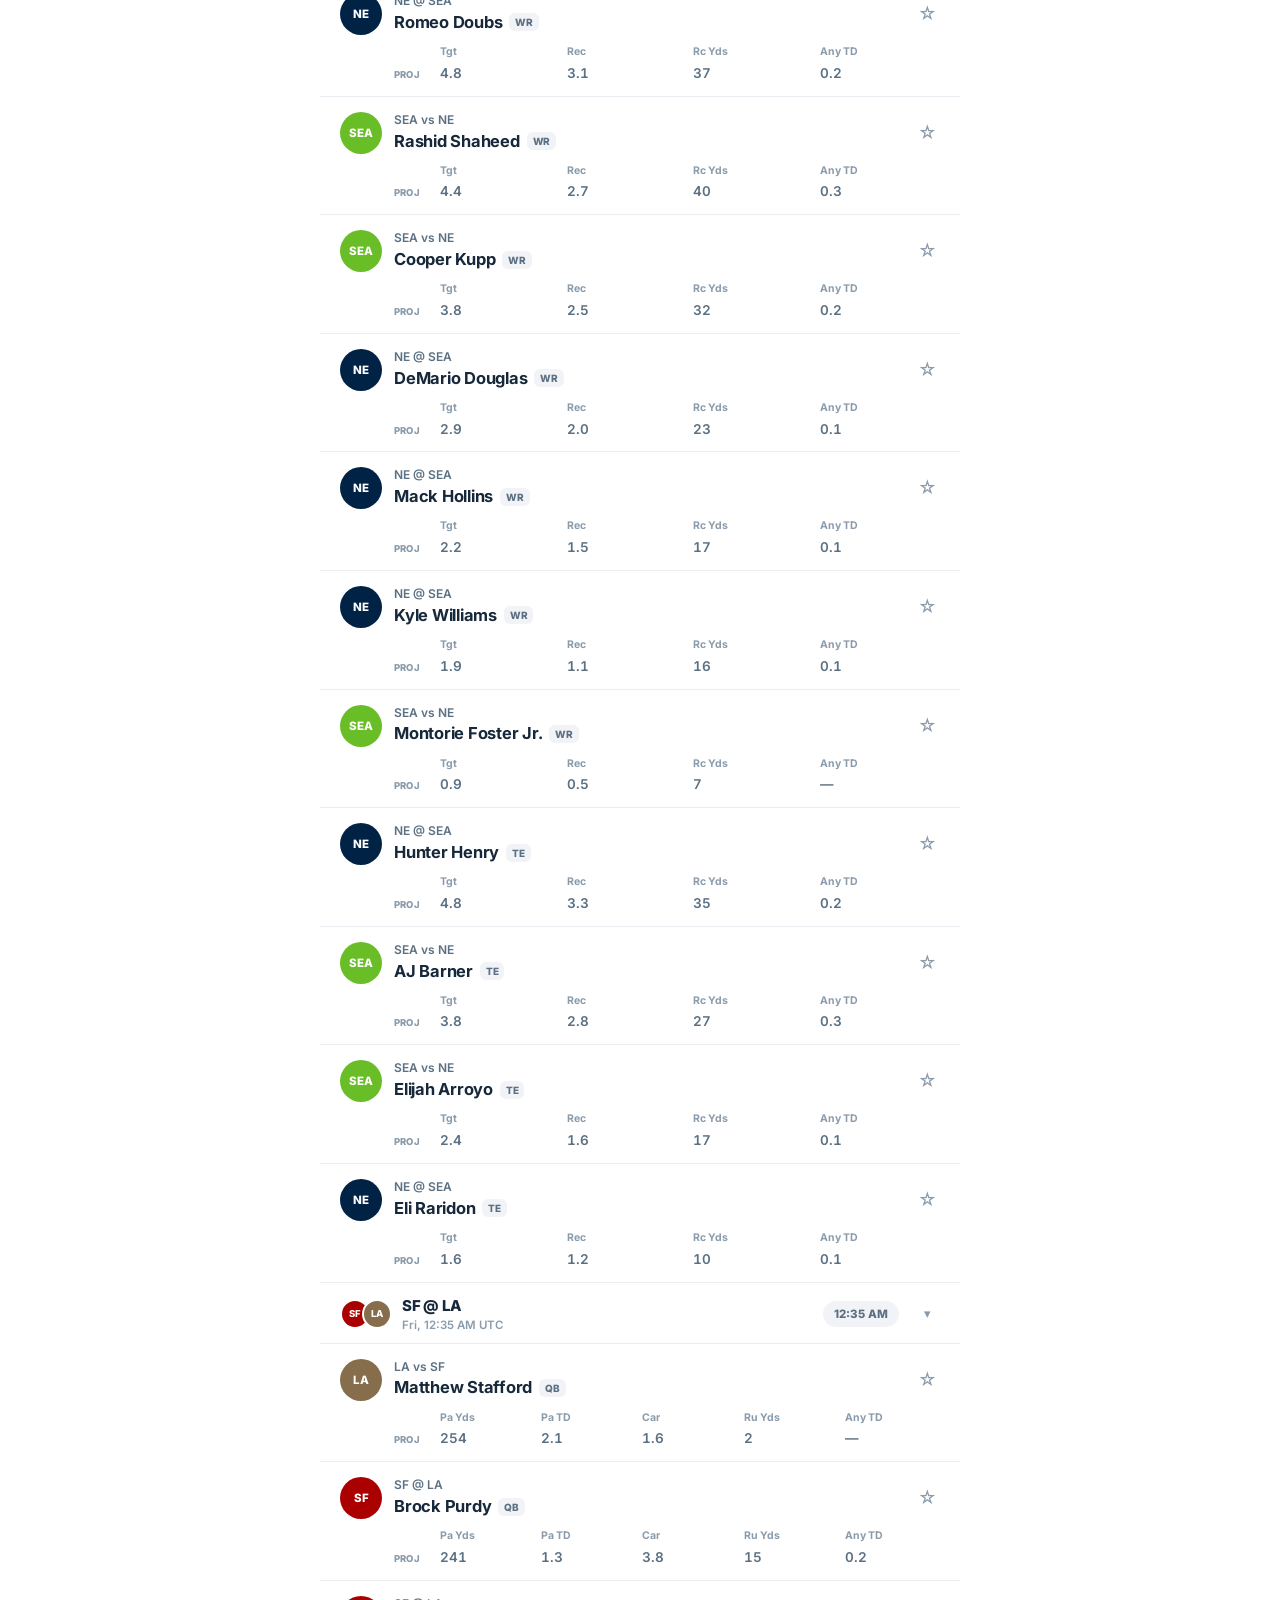
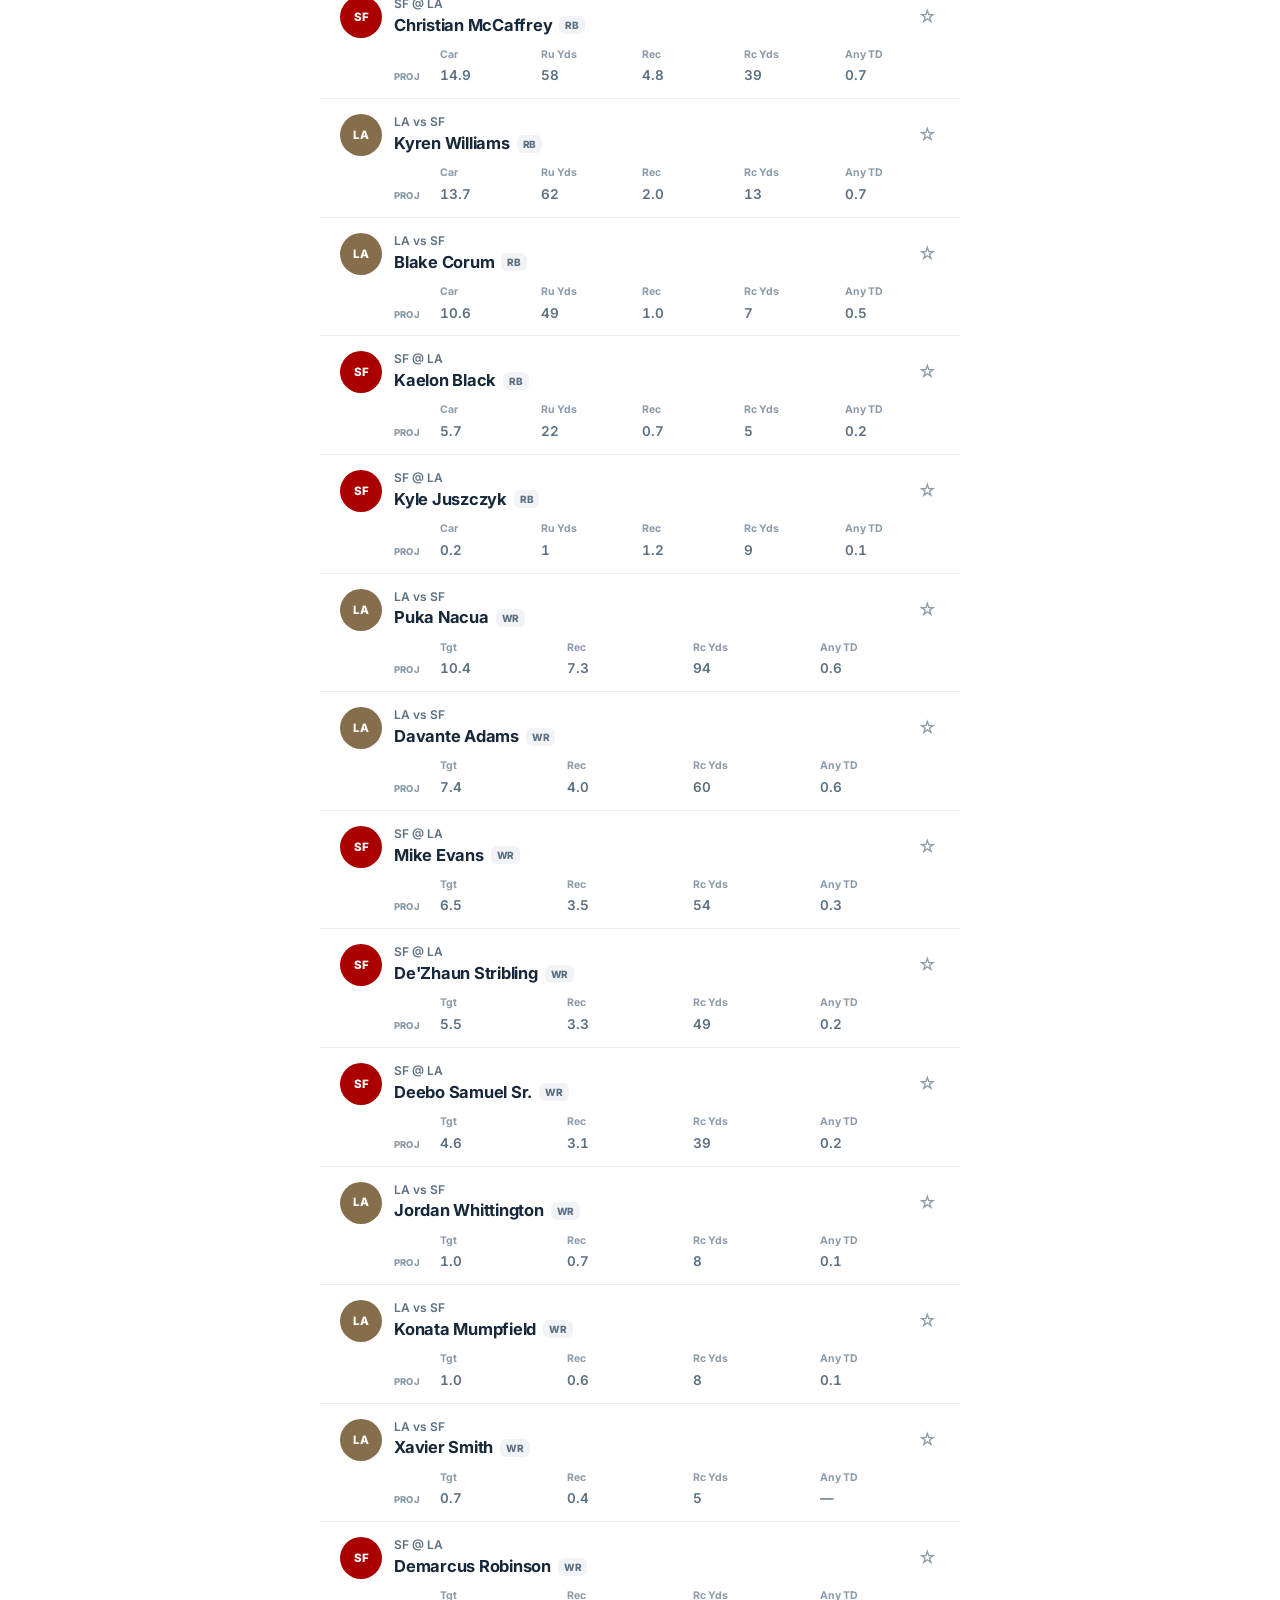
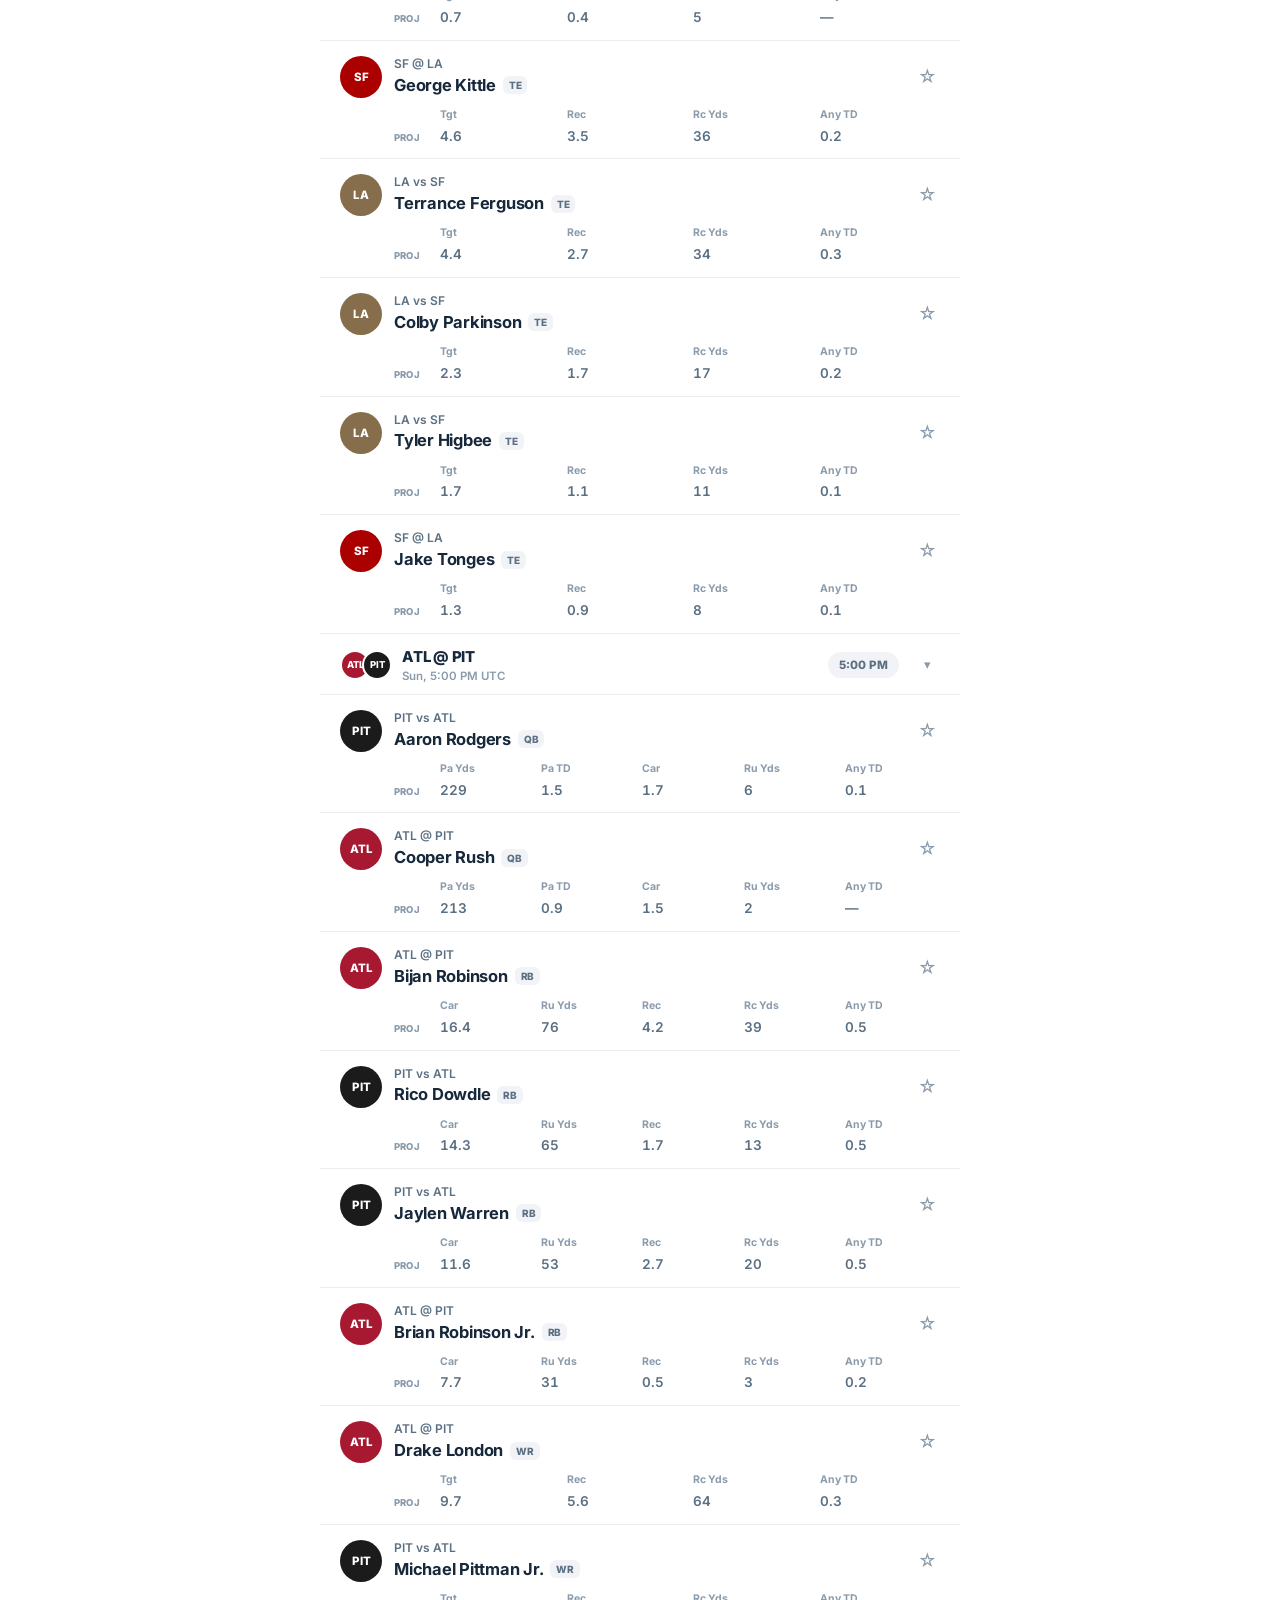
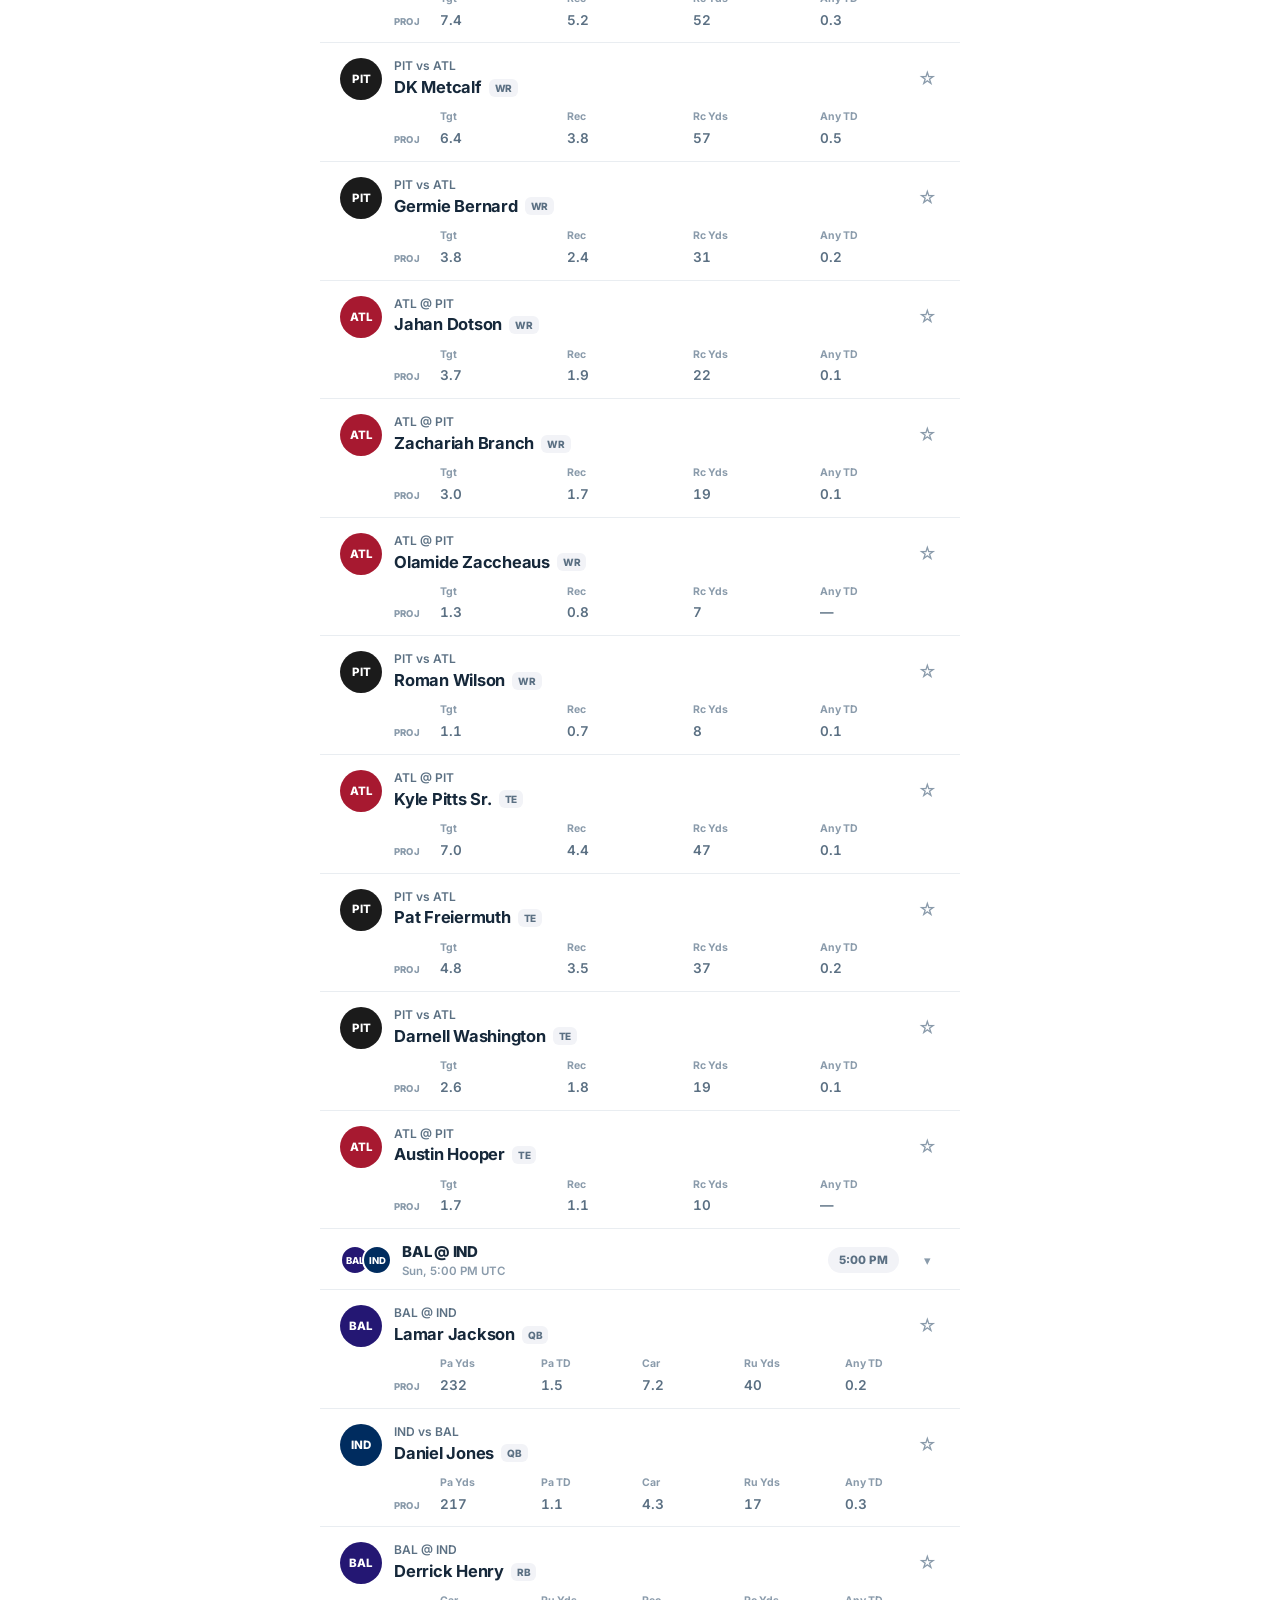
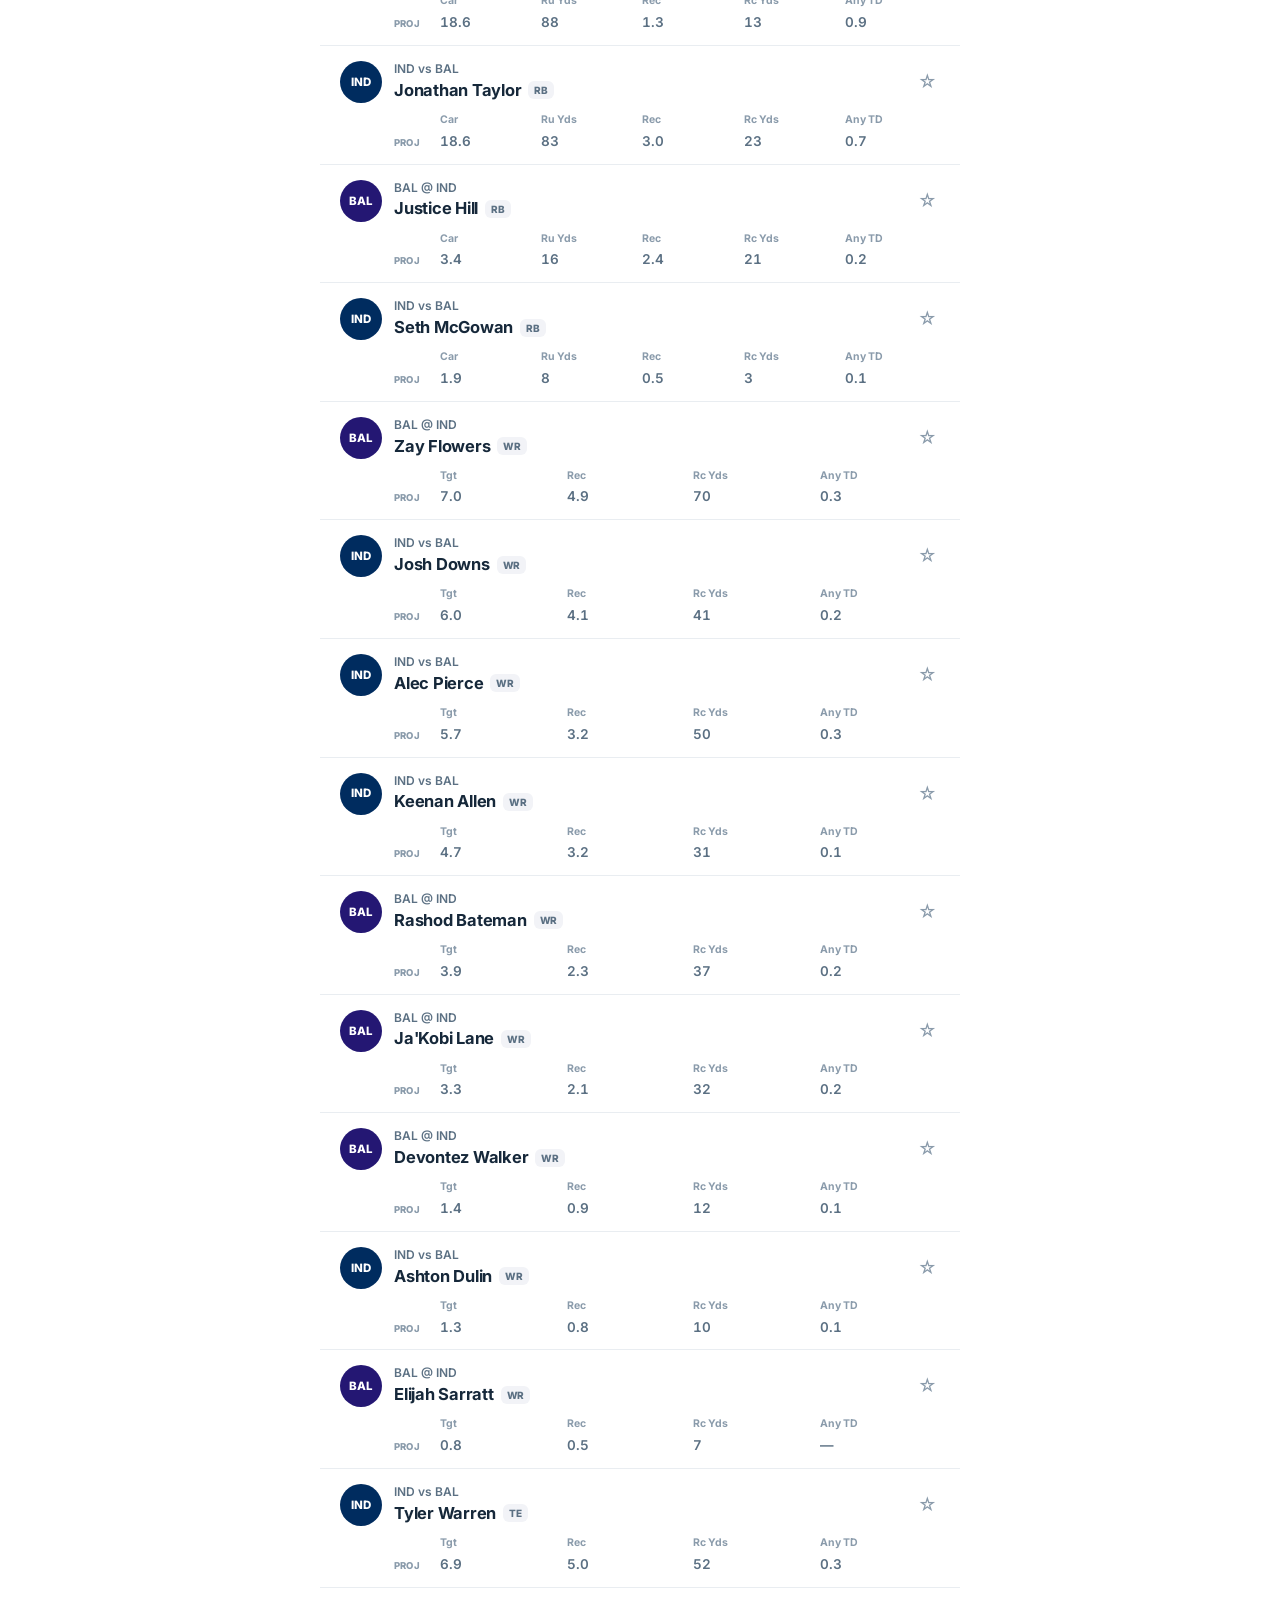
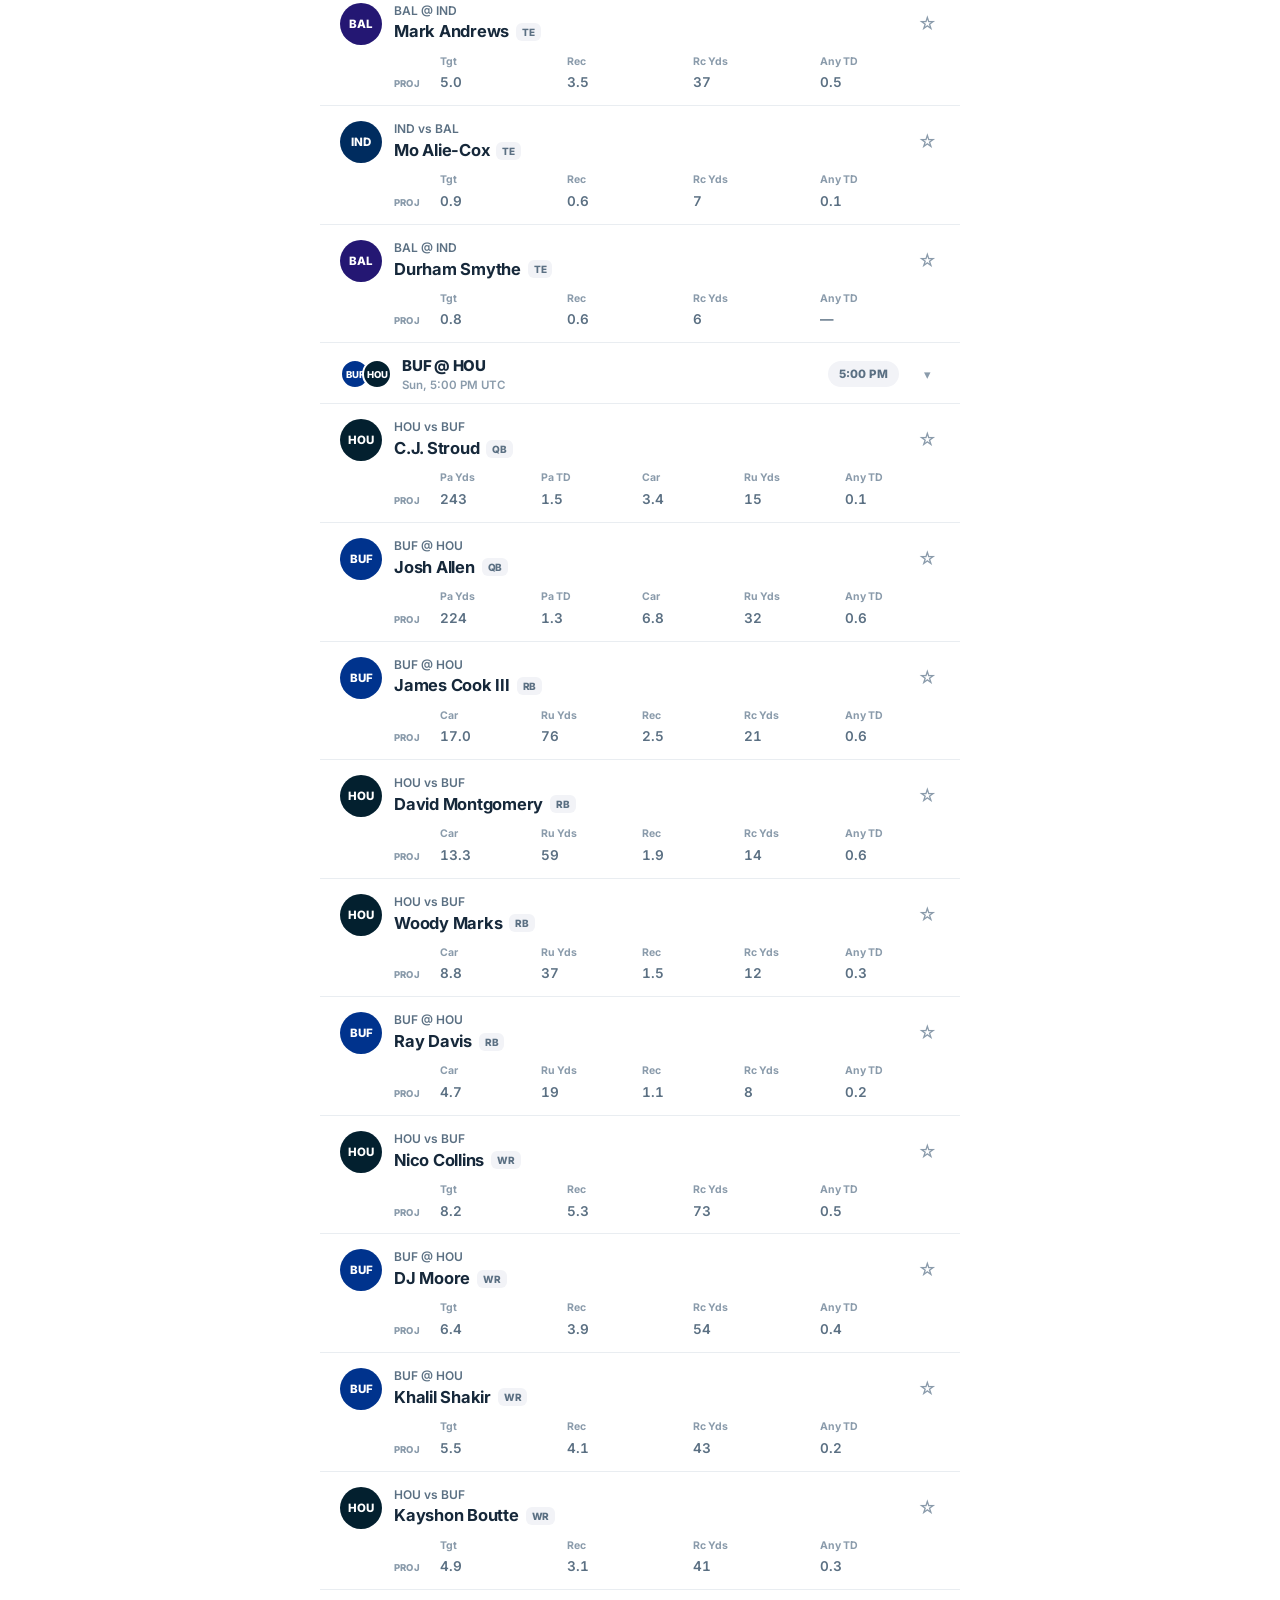
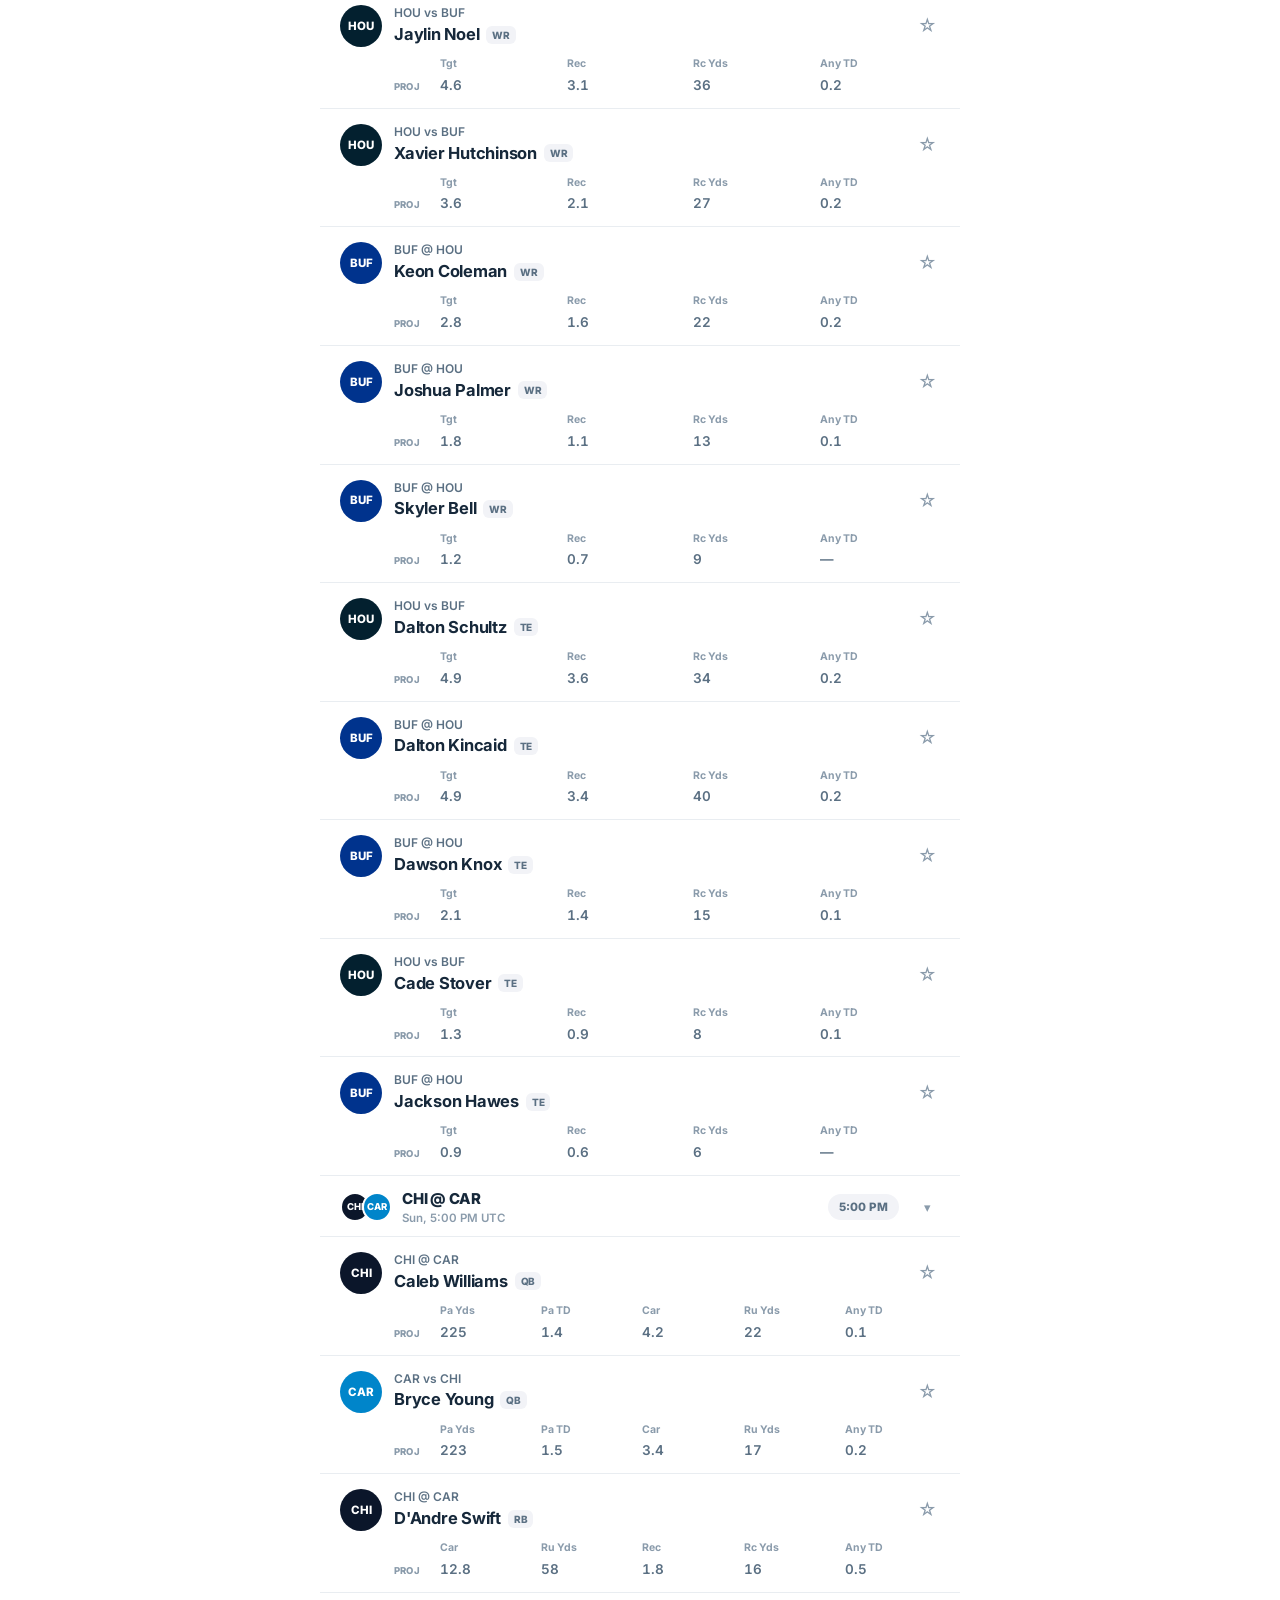
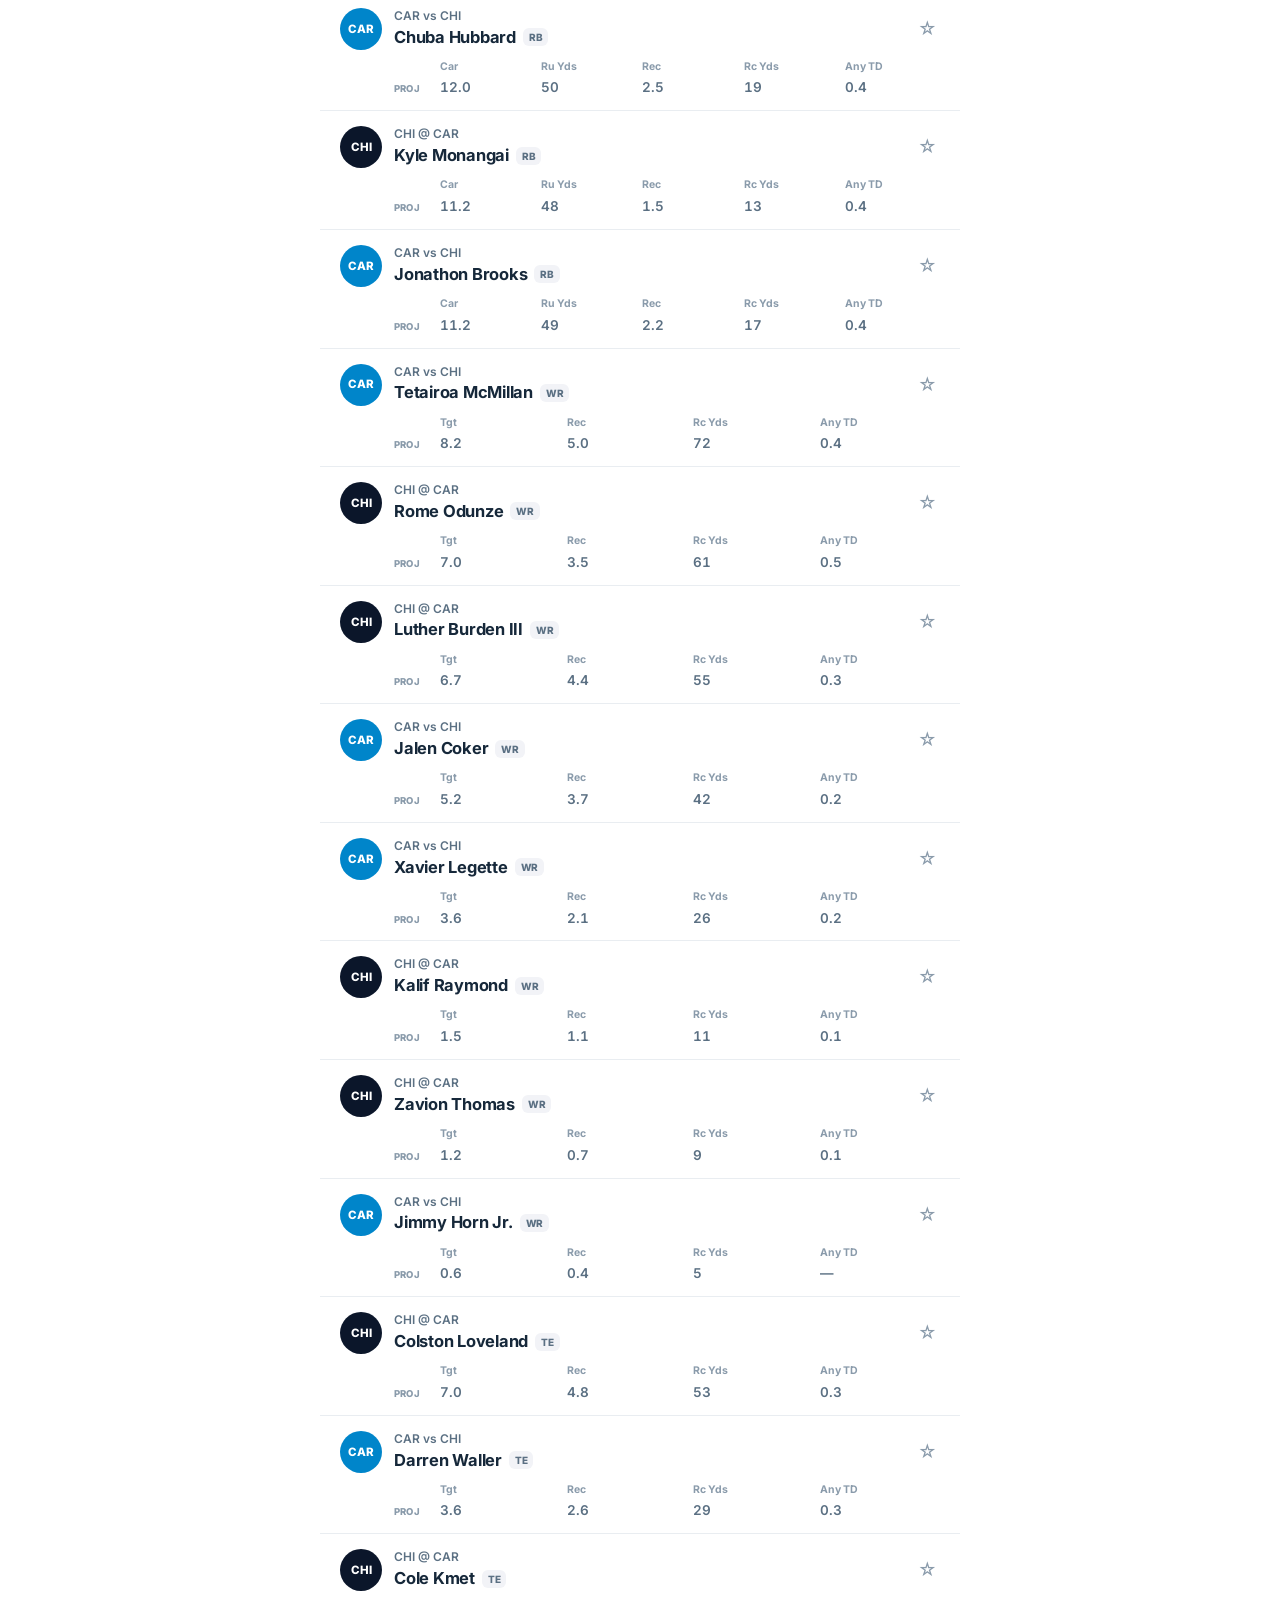
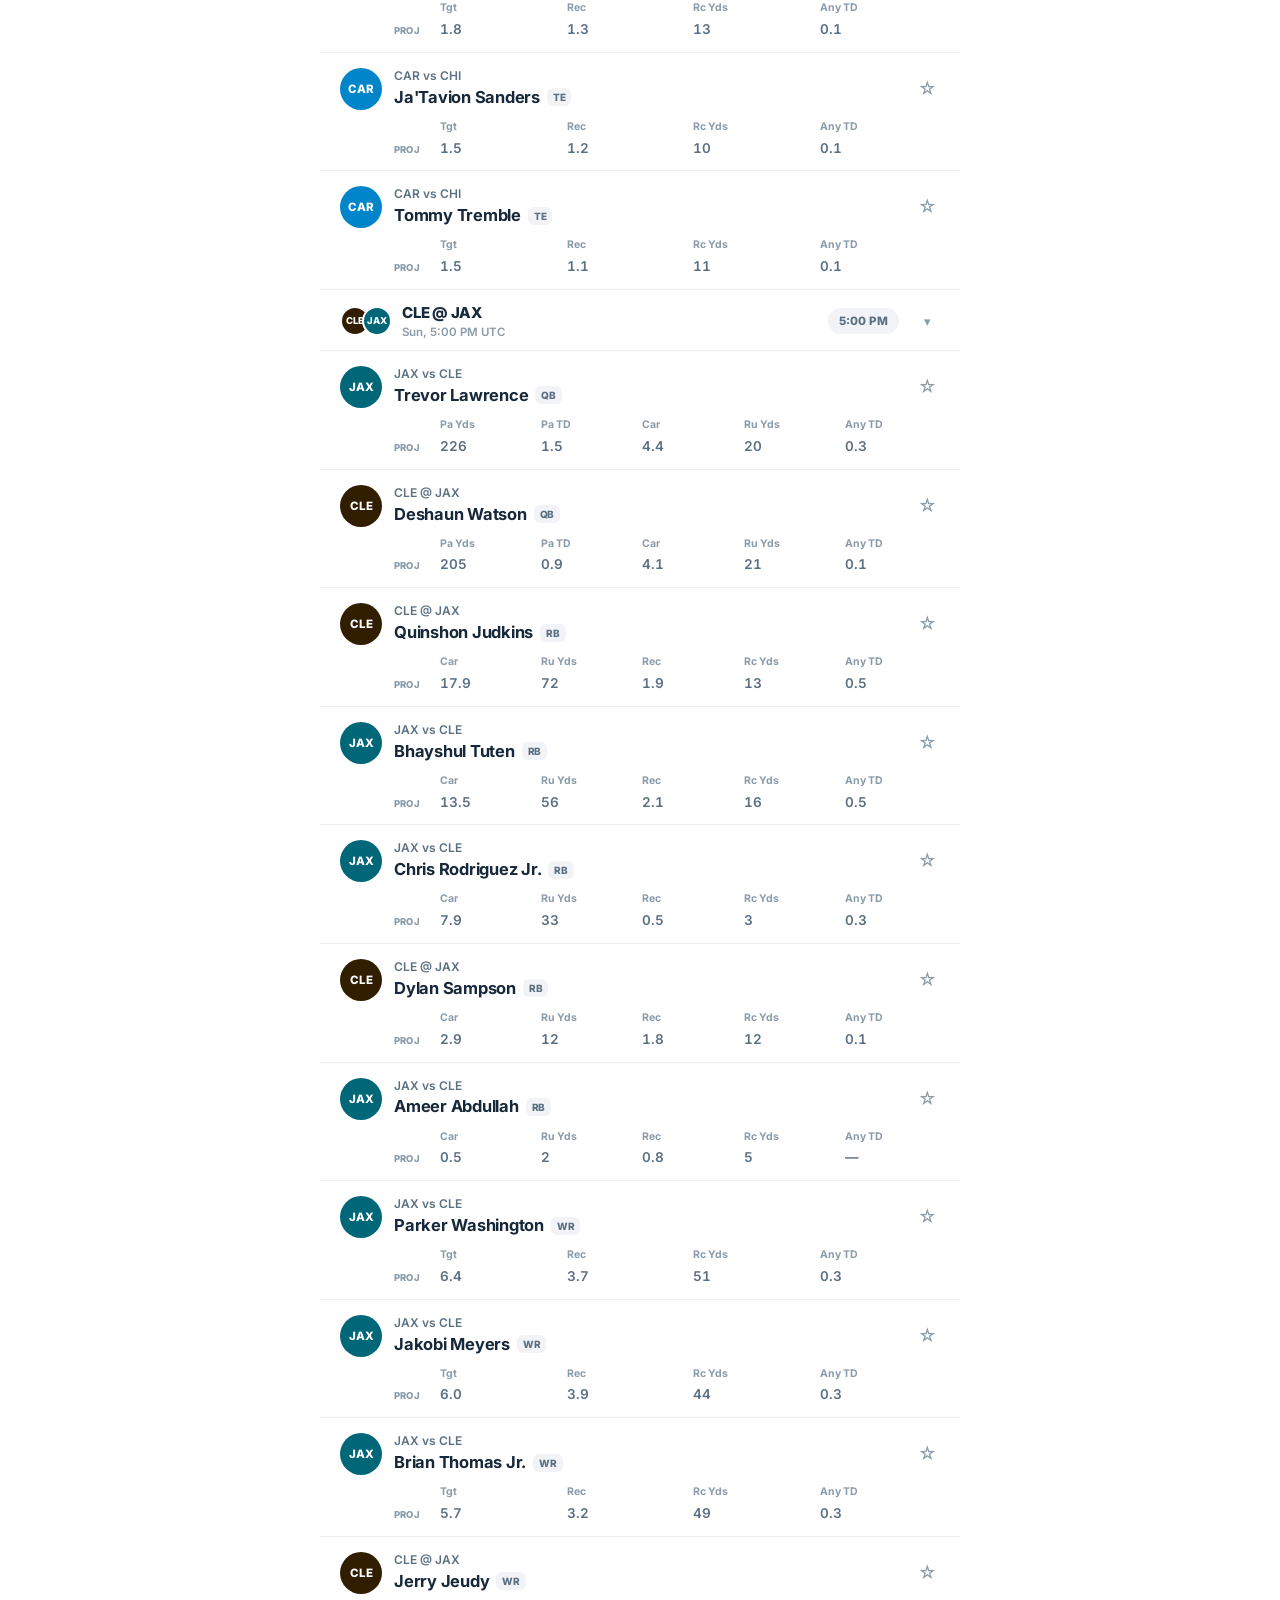
==== commit 59cbaff7: "board: 2026 week 01 (espn-thirdparty) Co-Authored-By: Claude Fable 5 <noreply@anthropic.com>  Claude" ====
--- a/board/index.html
+++ b/board/index.html
@@ -39,6 +39,8 @@
   <div class="seg" id="sortseg"></div>
 </div>
 
+<div class="gseg" id="gameseg" role="group" aria-label="Filter by game"></div>
+
 <div id="games"></div>
 <div class="empty" id="empty" hidden></div>
 
--- a/board/style.css
+++ b/board/style.css
@@ -30,8 +30,13 @@
 .fresh{display:flex;gap:14px;margin-top:10px;font-size:11.5px;color:var(--faint);font-weight:500;flex-wrap:wrap}
 .fresh .ok::before{content:"●";color:var(--up);margin-right:4px;font-size:9px;vertical-align:1px}
 .fresh .st::before{content:"●";color:var(--warn);margin-right:4px;font-size:9px;vertical-align:1px}
-.fresh .bad{color:var(--dn);font-weight:700}
-.fresh .bad::before{content:"●";color:var(--dn);margin-right:4px;font-size:9px;vertical-align:1px}
+/* the live layer's freshness line (m4.2b feature 6) — "updated 12s
+   ago" in the ok family, and "live data stalled · trying again" in the
+   SAME amber family an ageing source stamp already wears. A stalled
+   feed is a fact about the feed, not an alarm: no red, no modal, no
+   latch, and it clears itself on the next poll that answers. The red
+   `.bad` rule this replaced is deleted rather than left behind. */
+.fresh .stall{color:var(--warn);font-weight:600}
 
 /* banners — persistent, never dismissible */
 .banner{padding:11px 20px;font-size:12.5px;font-weight:700;line-height:1.5;border-bottom:1px solid var(--divider)}
@@ -62,6 +67,22 @@
 .seg button.on{background:#fff;color:var(--txt);box-shadow:0 1px 4px rgba(22,40,58,.12)}
 .seg button:disabled{color:var(--faint);opacity:.55;cursor:default}
 
+/* the game filter (m4.2b feature 7a) — one compact chip per game on
+   the board, in kickoff order, behind a leading All. The mockup depicts
+   no such row, so it takes the control family the position filter and
+   the sorts already wear, one size down: these are the board's nouns,
+   not its verbs. The row scrolls sideways on a phone rather than
+   wrapping into a wall of chips, and a slate with no games renders no
+   row at all. */
+.gseg{display:flex;gap:6px;padding:0 20px 14px;overflow-x:auto;scrollbar-width:none;-webkit-overflow-scrolling:touch}
+.gseg::-webkit-scrollbar{display:none}
+.gseg:empty{display:none}
+.gseg button{border:none;background:var(--pillbg);font-family:inherit;font-size:12.5px;font-weight:700;
+color:var(--sub);padding:9px 13px;border-radius:999px;cursor:pointer;white-space:nowrap;flex-shrink:0;
+min-height:38px;letter-spacing:.01em}
+.gseg button.on{background:var(--bluebg);color:var(--blue)}
+.gseg button:focus-visible{outline:2px solid var(--blue);outline-offset:-2px}
+
 /* game headers */
 .ghead{position:sticky;top:0;z-index:10;background:rgba(255,255,255,.97);backdrop-filter:blur(6px);
 padding:12px 20px 10px;border-bottom:1px solid var(--divider);display:flex;align-items:center;gap:10px}
@@ -81,7 +102,36 @@
 .gspill.final{background:var(--pillbg);color:var(--txt)}
 @keyframes pulse{0%,100%{opacity:1}50%{opacity:.35}}
 
-/* cards — no tap interaction, so no pointer and no press state */
+/* possession (m4.2b feature 2) — a single mark beside the team holding
+   the ball, in the live colour, and only ever on a game in progress */
+.poss{color:var(--live);font-size:9px;vertical-align:2px}
+
+/* the red-zone chip (m4.2b feature 3) — the board's one "look up now"
+   signal. The mockup does not depict it, so it takes the design
+   system's warn family (the same one the Q tag wears) and reads
+   identically on a game header and on a card */
+.rz{display:inline-flex;align-items:center;font-size:10px;font-weight:800;letter-spacing:.03em;
+color:var(--warn);background:var(--warnbg);border-radius:6px;padding:2px 6px;flex-shrink:0}
+.gstatus .rz{margin-right:6px;vertical-align:1px}
+
+/* the per-game disclosure (m4.2b feature 7b) — the pin star's own tap
+   discipline, on the game header: a 44px target drawn as a small
+   chevron, with the padding as the target and the negative margin
+   taking it back out of the layout so the header does not grow. A
+   folded game keeps every other thing its header was already saying */
+.fold{flex-shrink:0;align-self:center;border:none;background:transparent;font-family:inherit;font-size:13px;
+line-height:1;color:var(--faint);cursor:pointer;padding:11px;margin:-9px -9px -9px -4px;min-width:44px;min-height:44px;
+display:flex;align-items:center;justify-content:center;border-radius:999px}
+.fold.on{color:var(--txt)}
+.fold:focus-visible{outline:2px solid var(--blue);outline-offset:-3px}
+
+/* the Pinned group (m4.2b feature 1) — the game header's own rules,
+   so the section reads as one more group and not a new kind of thing */
+.phead .gtitle{display:flex;align-items:center;gap:6px}
+.pinmark{color:var(--blue);font-size:13px}
+
+/* cards — the card itself still invites no tap, so no pointer and no
+   press state; the star is the one control a card carries */
 .card{padding:15px 20px 13px;border-bottom:1px solid var(--divider)}
 .cardtop{display:flex;gap:12px;align-items:flex-start}
 .badge{width:42px;height:42px;border-radius:50%;display:flex;align-items:center;justify-content:center;font-size:11.5px;font-weight:800;color:#fff;flex-shrink:0}
@@ -90,6 +140,15 @@
 .pname{font-size:16.5px;font-weight:700;letter-spacing:-.015em;margin:1px 0 0;display:flex;align-items:center;gap:7px;flex-wrap:wrap}
 .postag{font-size:10px;font-weight:800;color:var(--sub);background:var(--pillbg);border-radius:6px;padding:2px 6px}
 .qtag{font-size:10.5px;font-weight:800;color:var(--warn);background:var(--warnbg);border-radius:6px;padding:2px 6px}
+
+/* the pin star: a 44px tap target drawn as a compact glyph. The
+   padding is the target and the negative margin takes it back out of
+   the layout, so the thumb gets its square without the card growing */
+.pin{flex-shrink:0;align-self:center;border:none;background:transparent;font-family:inherit;font-size:18px;
+line-height:1;color:var(--faint);cursor:pointer;padding:11px;margin:-9px -9px -9px 0;min-width:44px;min-height:44px;
+display:flex;align-items:center;justify-content:center;border-radius:999px}
+.pin.on{color:var(--blue)}
+.pin:focus-visible{outline:2px solid var(--blue);outline-offset:-3px}
 
 /* stat grid */
 .stats{margin-top:10px;padding-left:54px}
@@ -102,6 +161,15 @@
 .liver .cell{font-size:14.5px;font-weight:800;font-variant-numeric:tabular-nums}
 .c-up{color:var(--up)} .c-dn{color:var(--dn)} .c-n{color:var(--txt)}
 
+/* usage vs expected-to-now (m4.2b feature 4) — labelled arithmetic on
+   published values. The mockup depicts no treatment for it, so it takes
+   the QB box-score line's muted family: this is information, not an
+   alert, and it must not out-shout the LIVE row it sits under. The
+   observed count alone carries the stat grid's own pace colour, on the
+   same thresholds, so the two never disagree. */
+.usage{margin:9px 0 0;padding-left:54px;font-size:11.5px;font-weight:600;color:var(--sub);font-variant-numeric:tabular-nums}
+.usage span{font-weight:800}
+
 /* QB live-only box-score line — never a projection, so never in the
    PROJ/LIVE pair above it */
 .boxline{margin:9px 0 0;padding-left:54px;font-size:11.5px;font-weight:700;color:var(--sub);font-variant-numeric:tabular-nums}
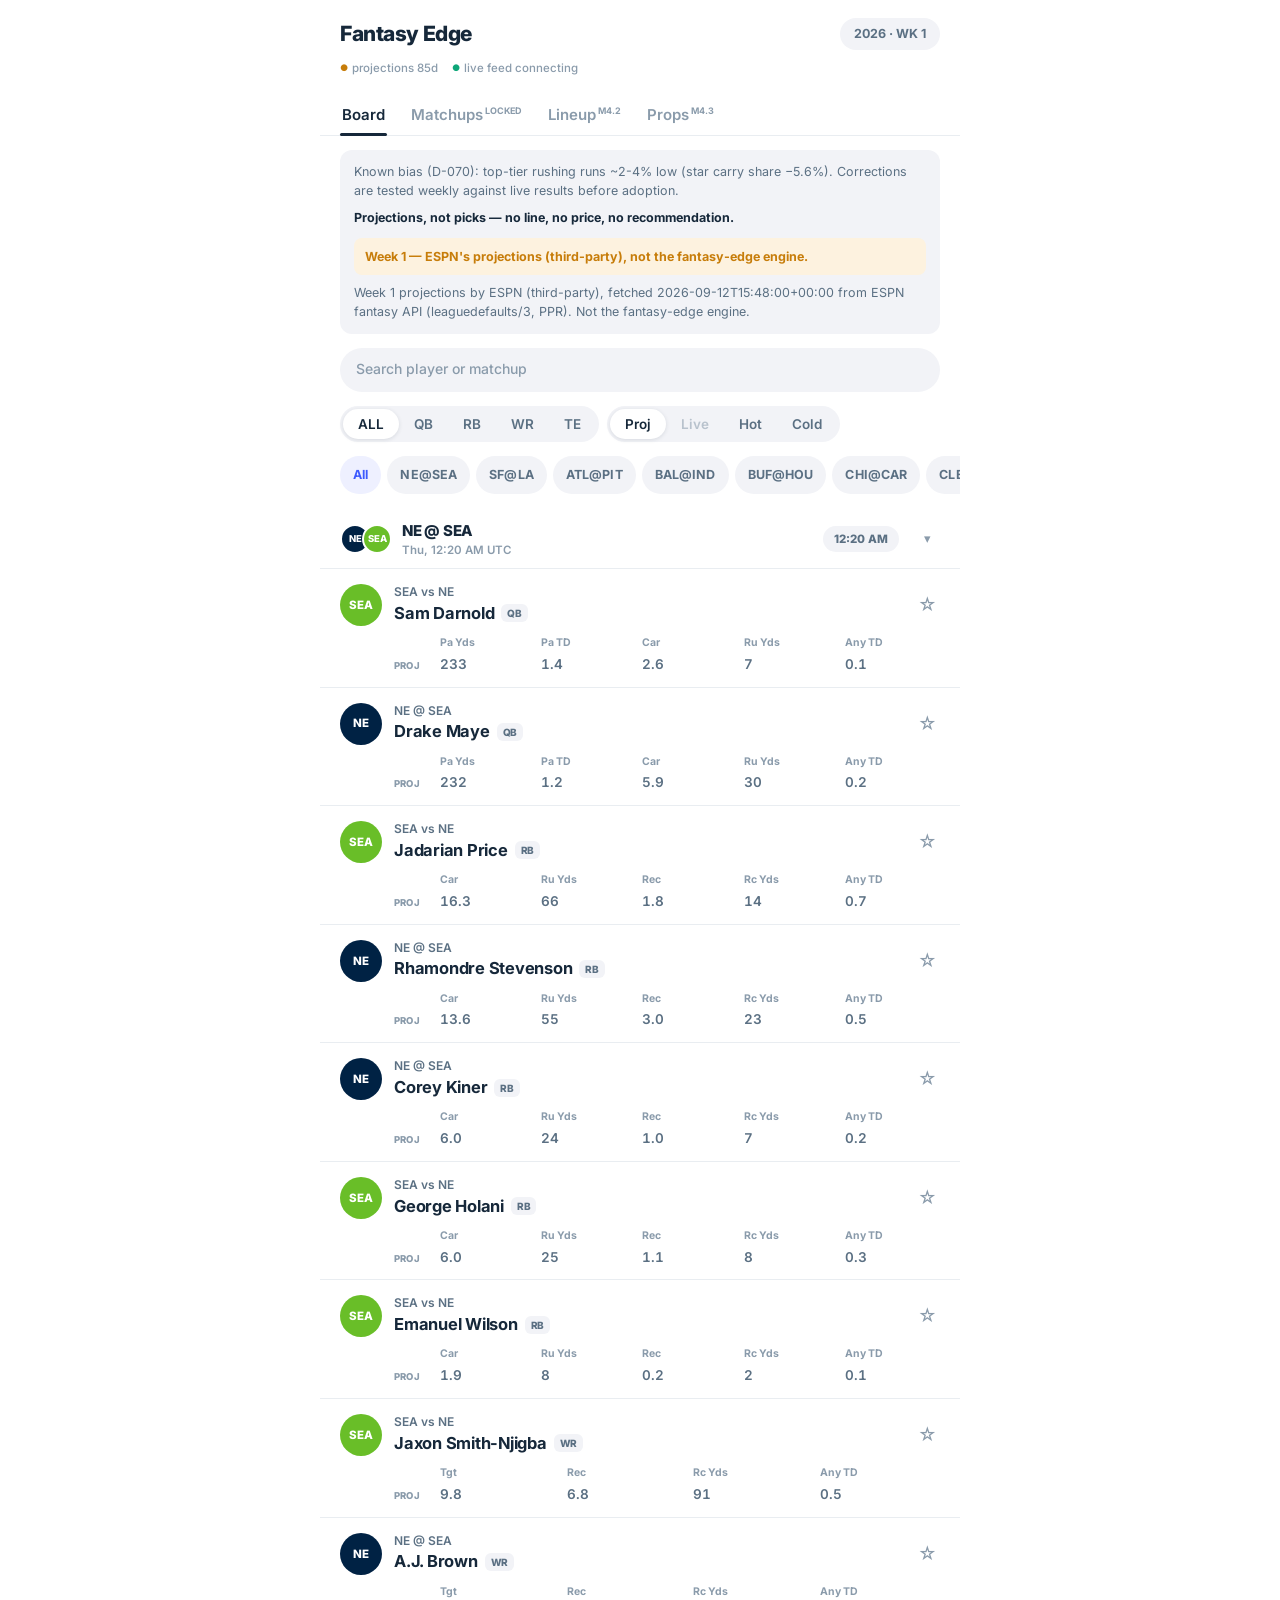
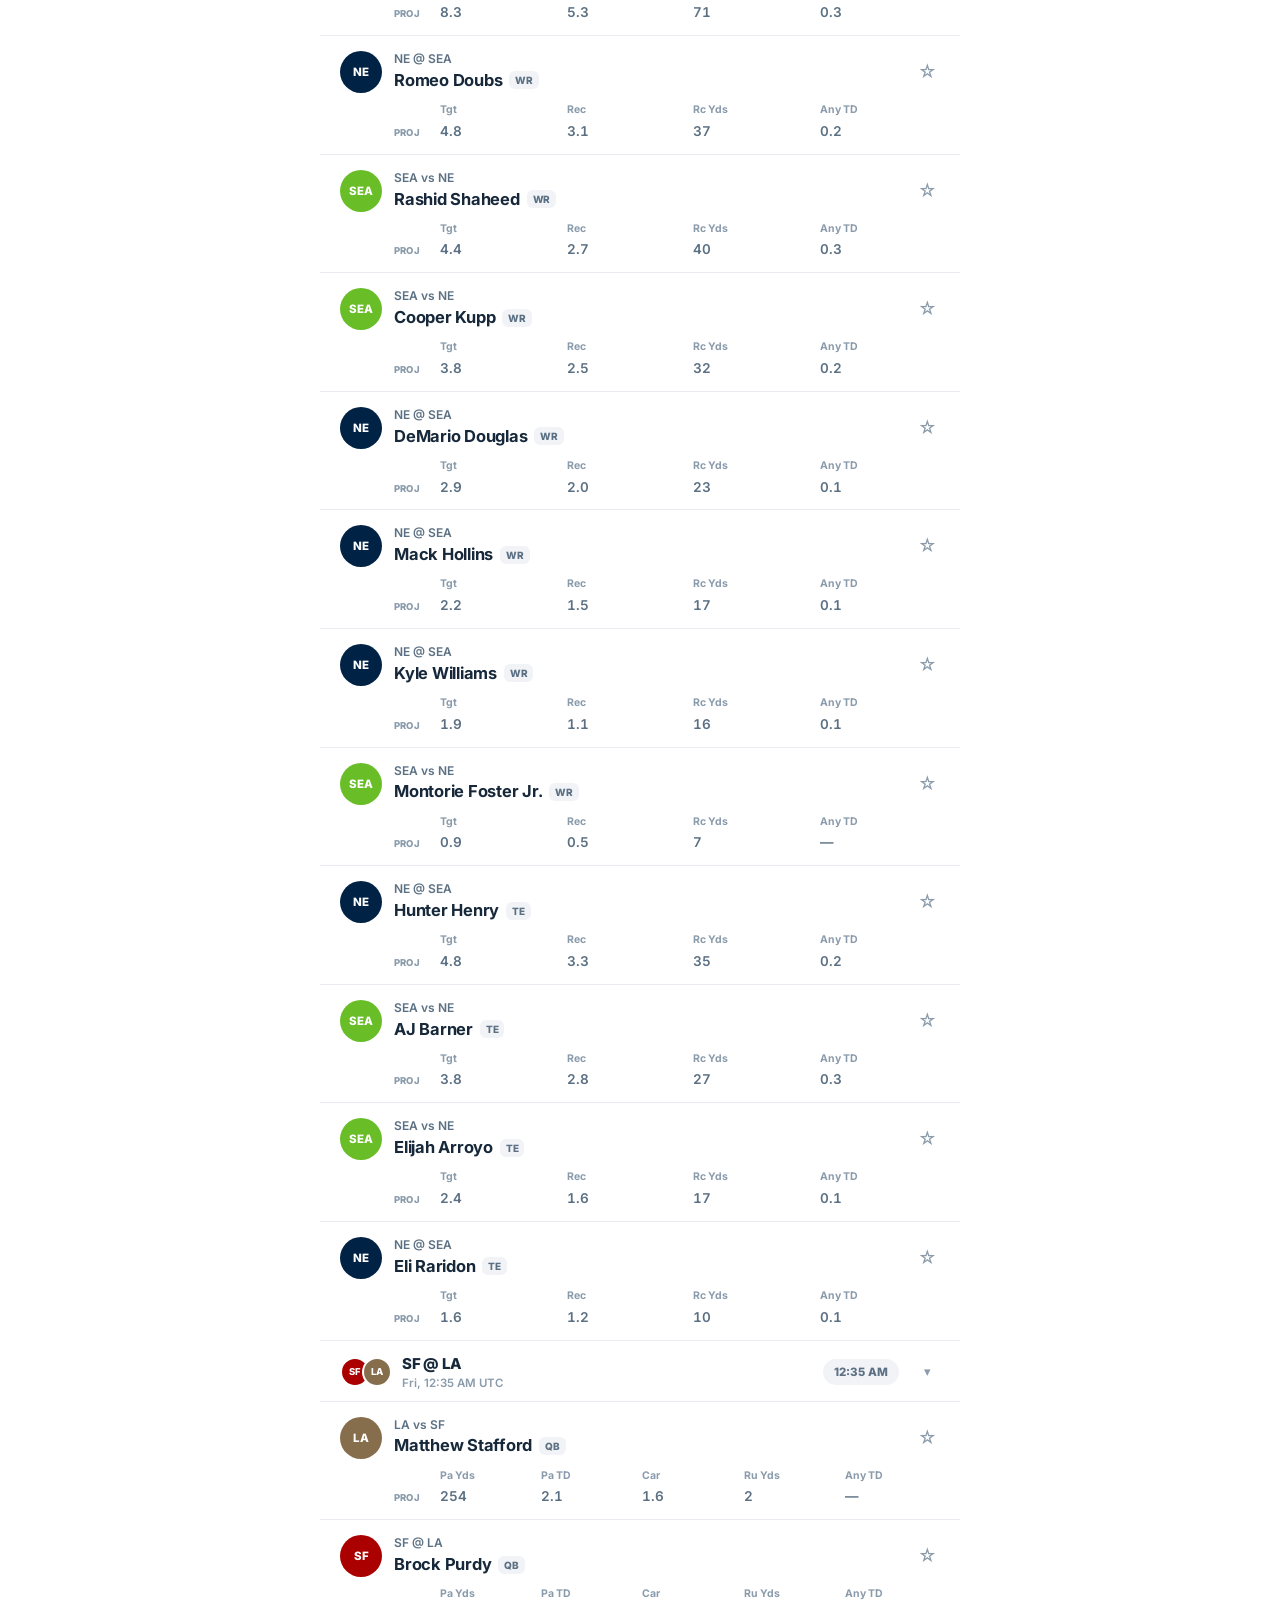
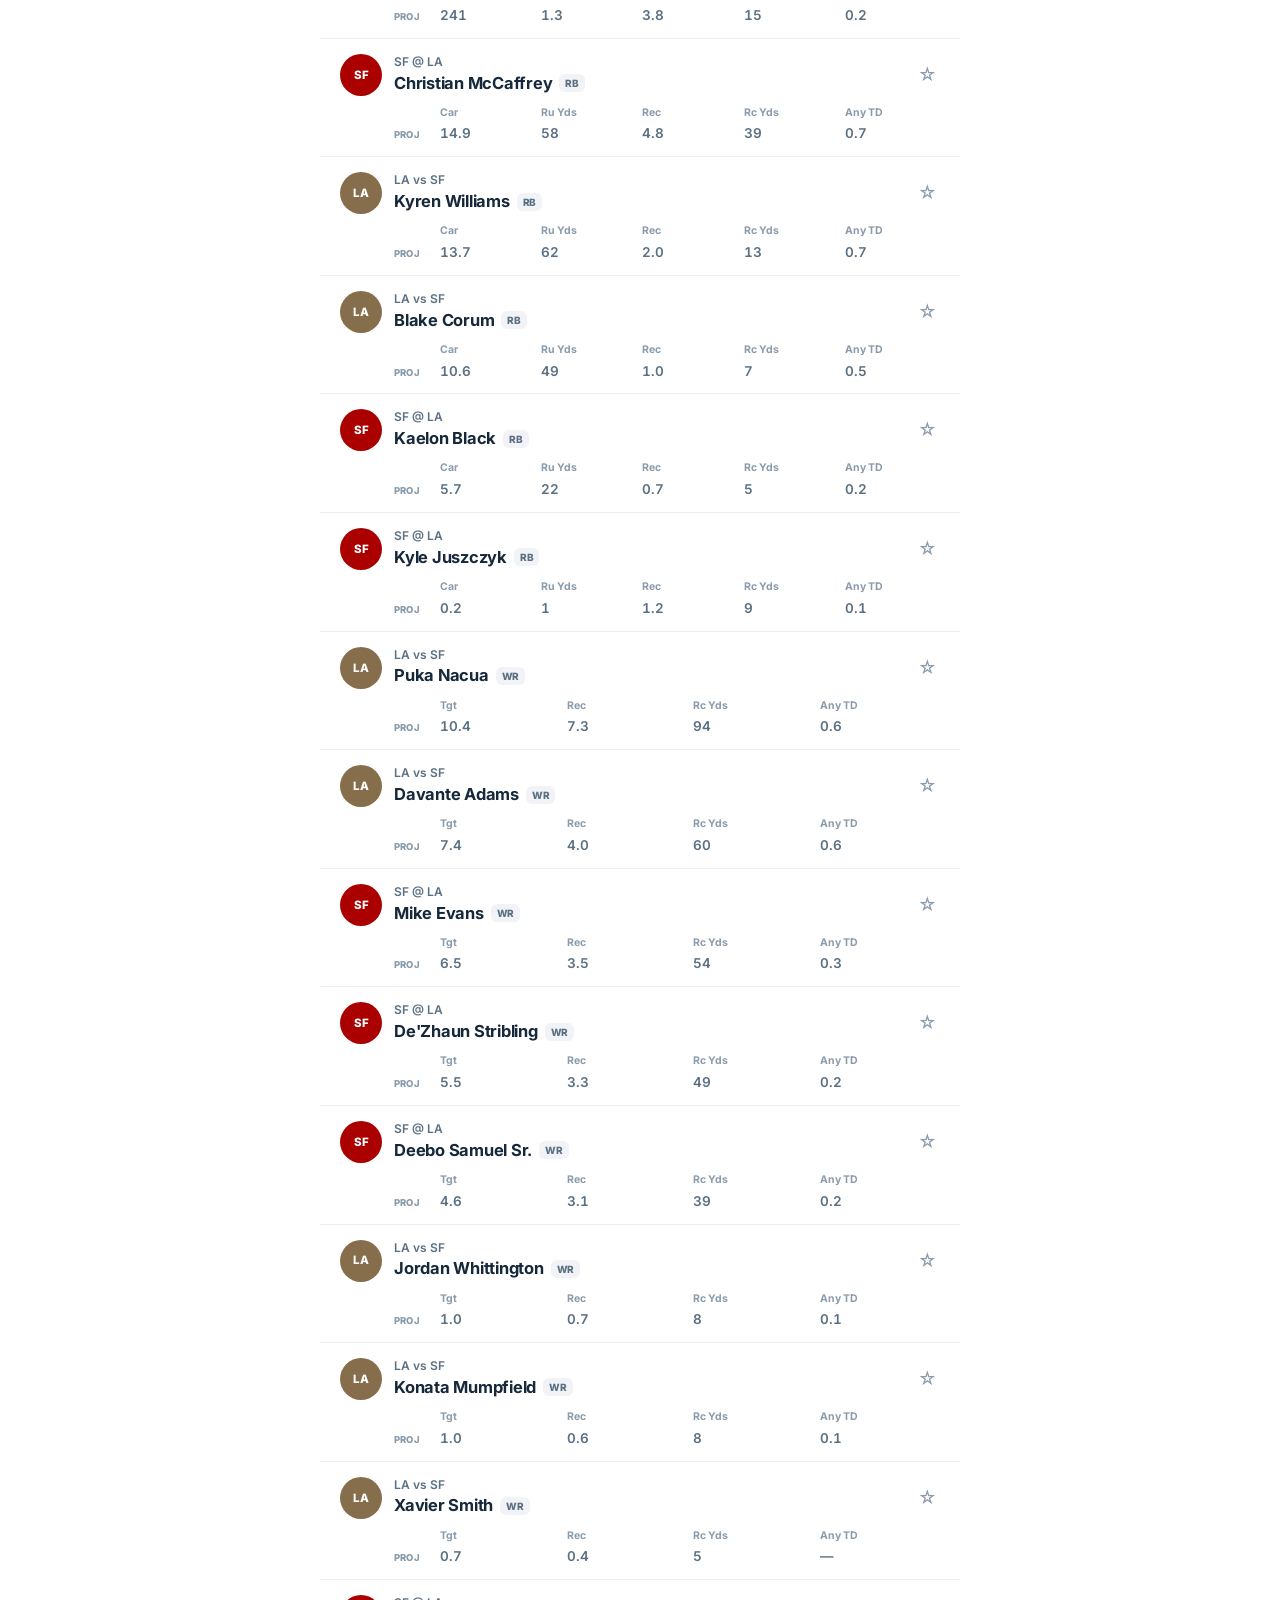
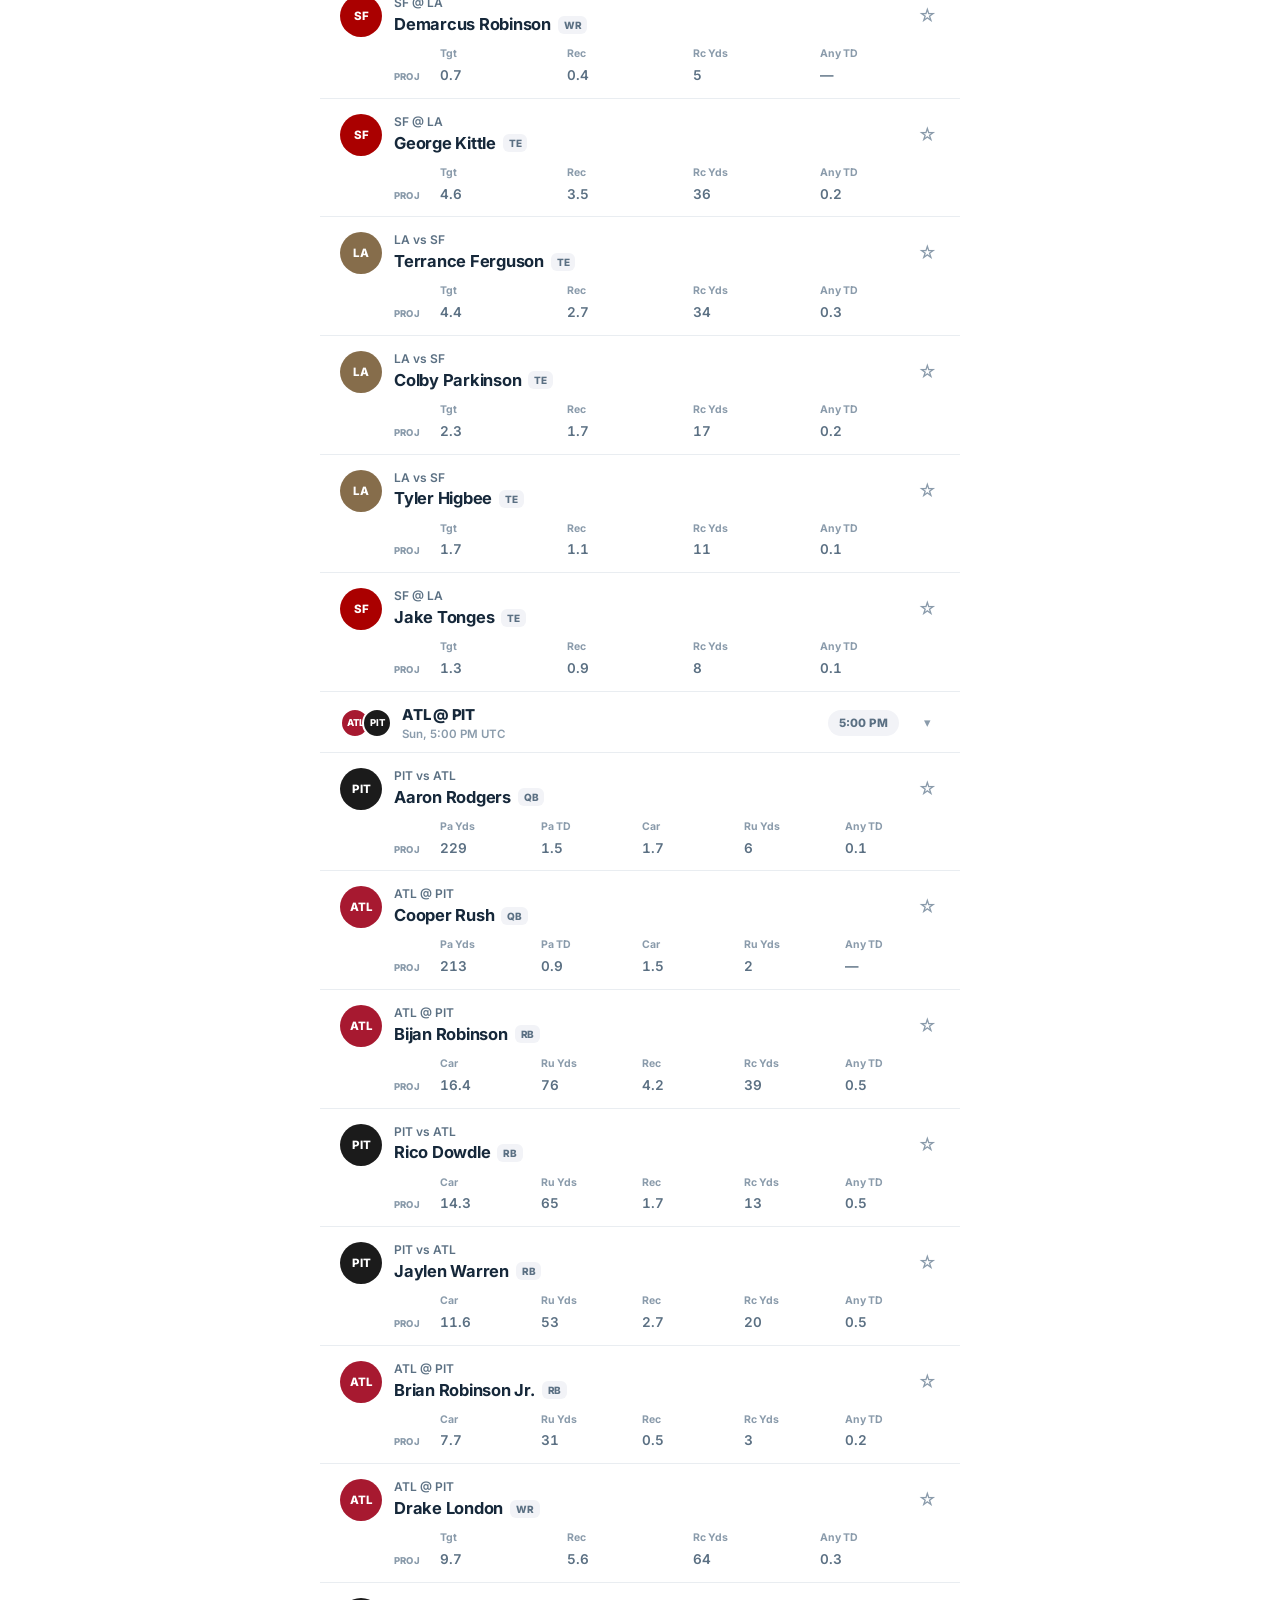
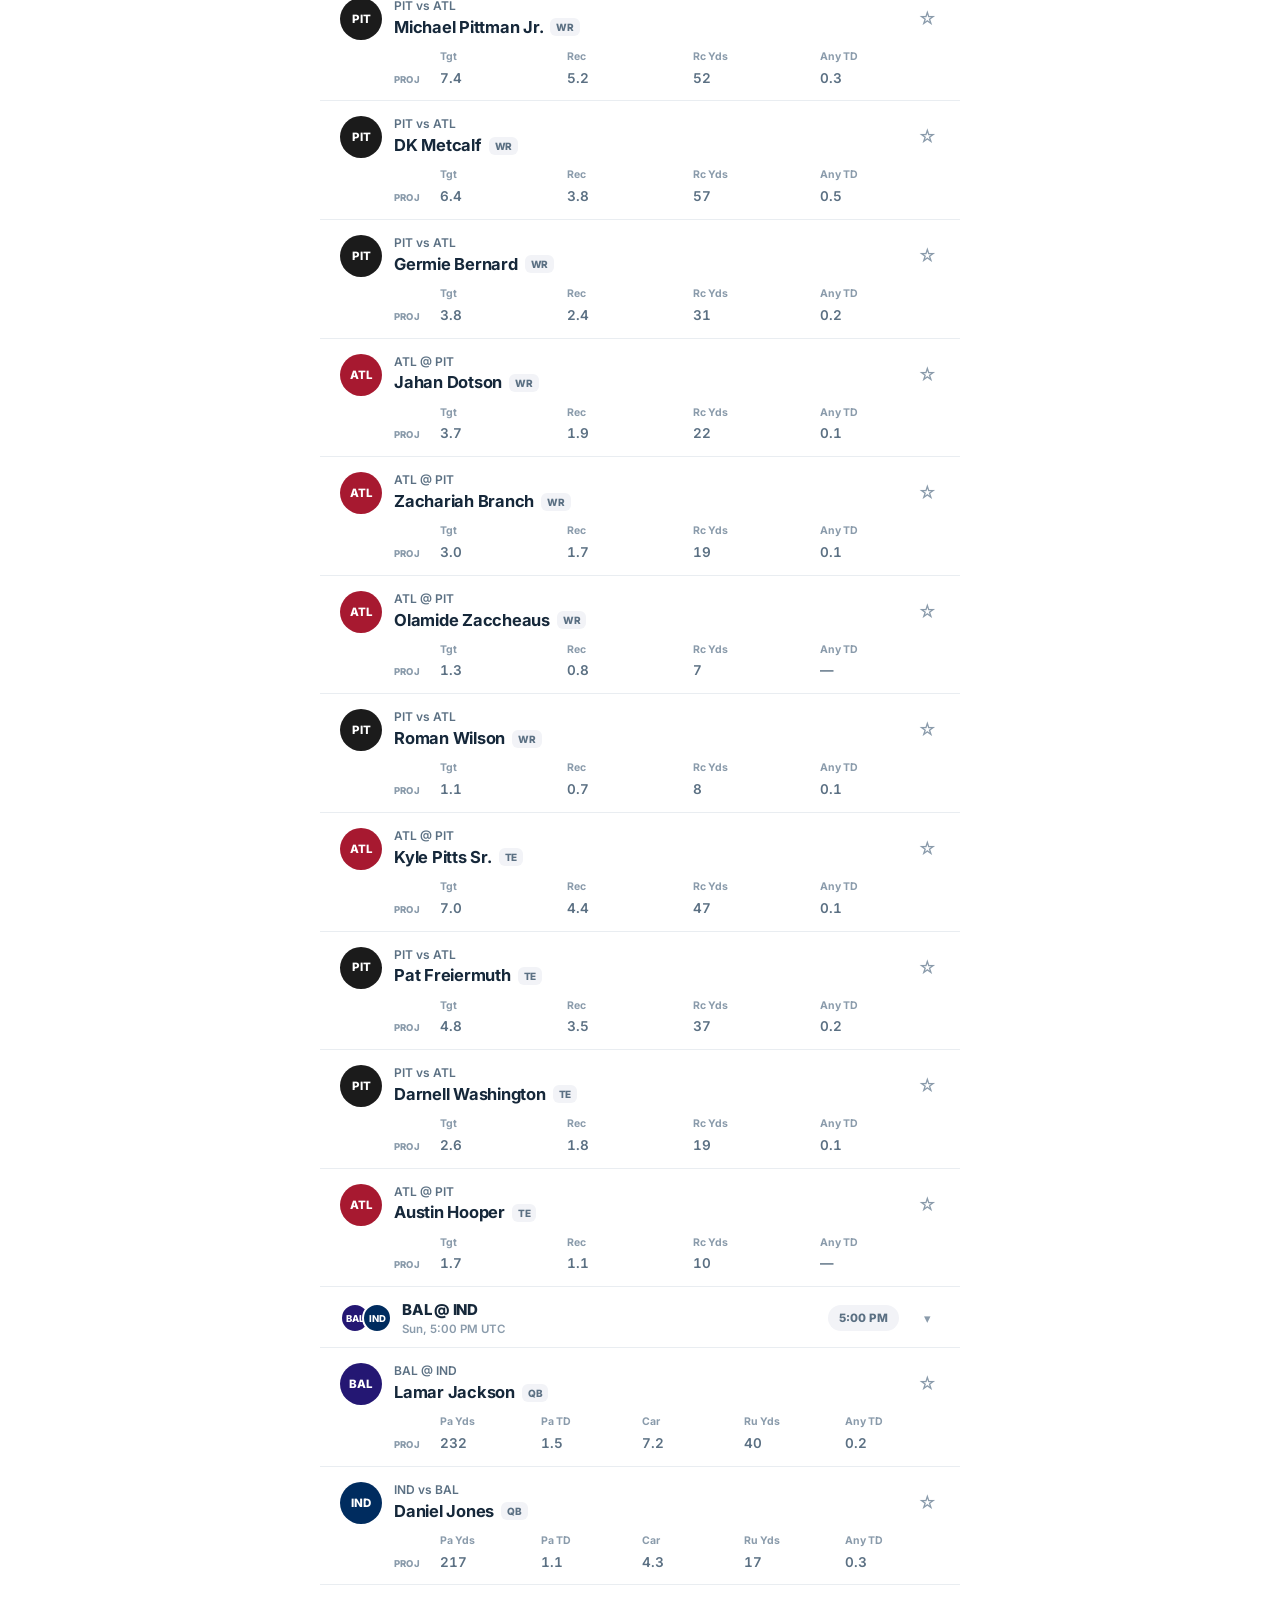
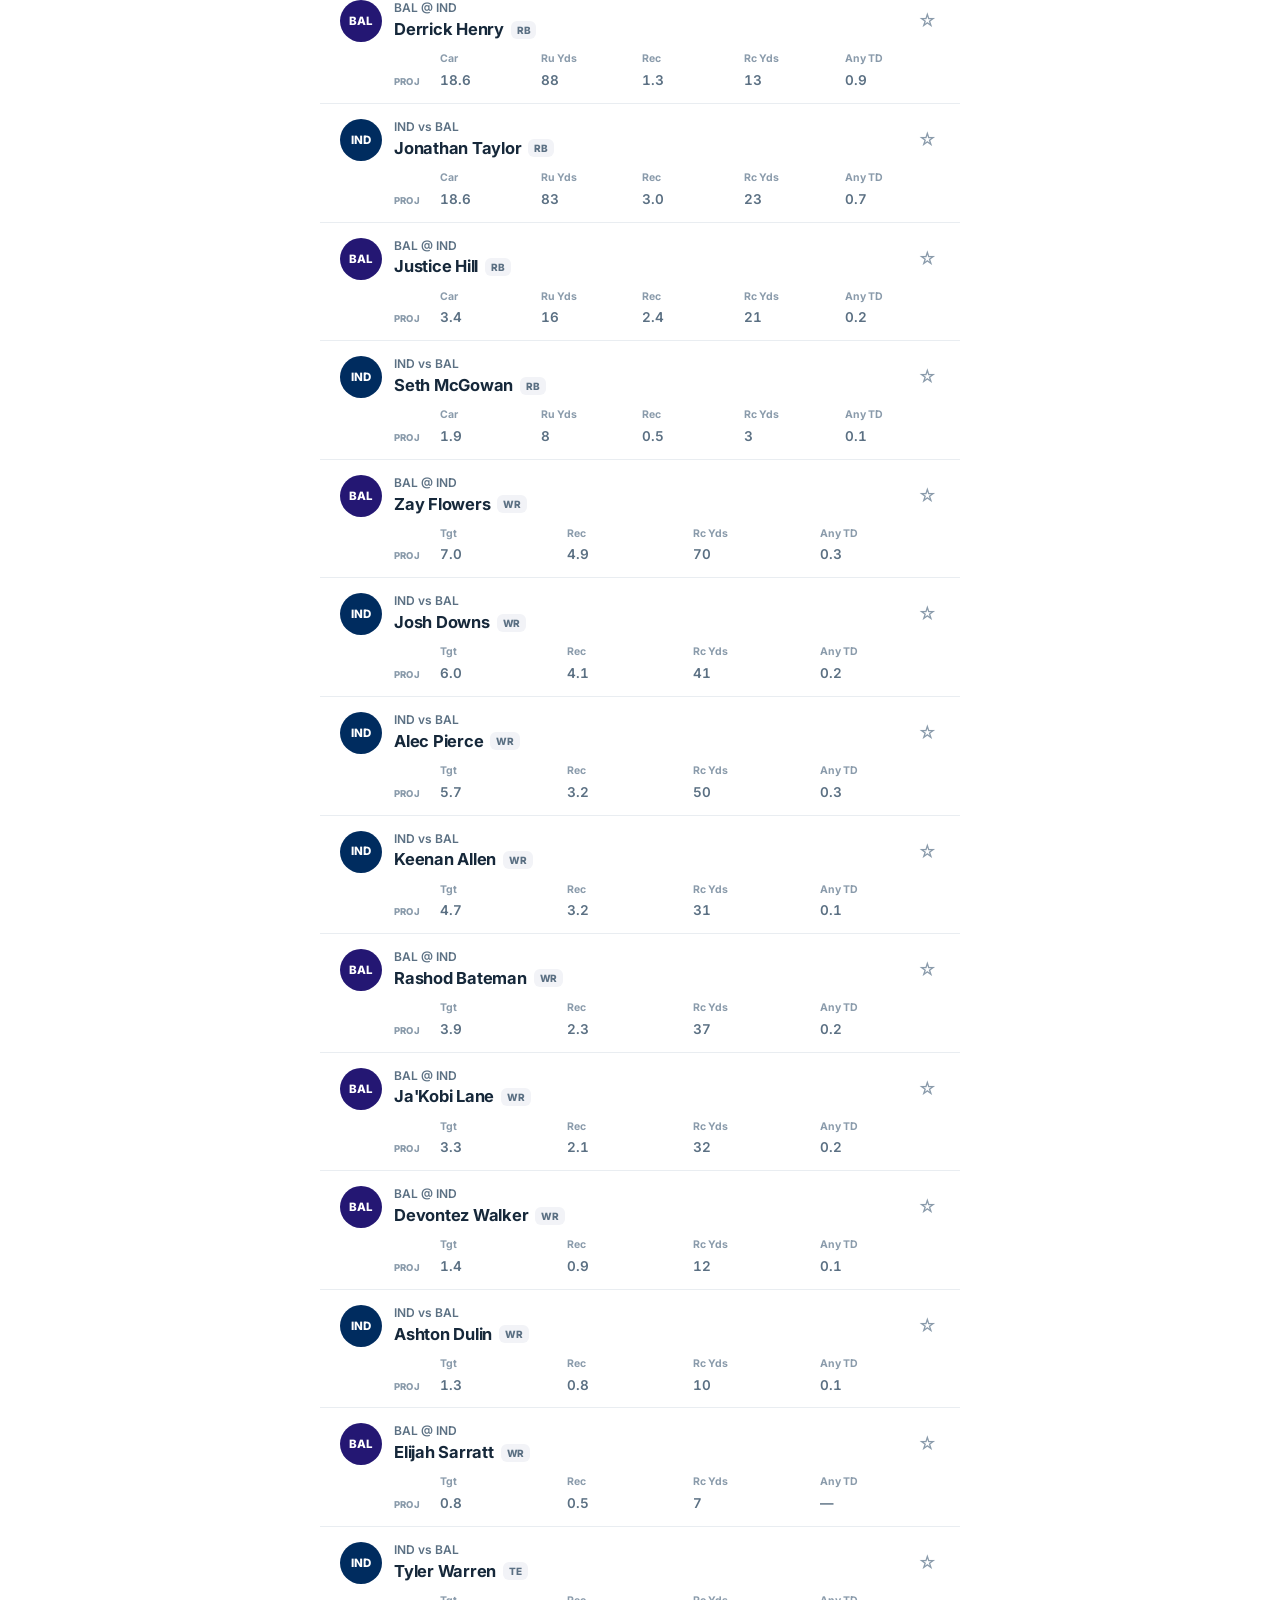
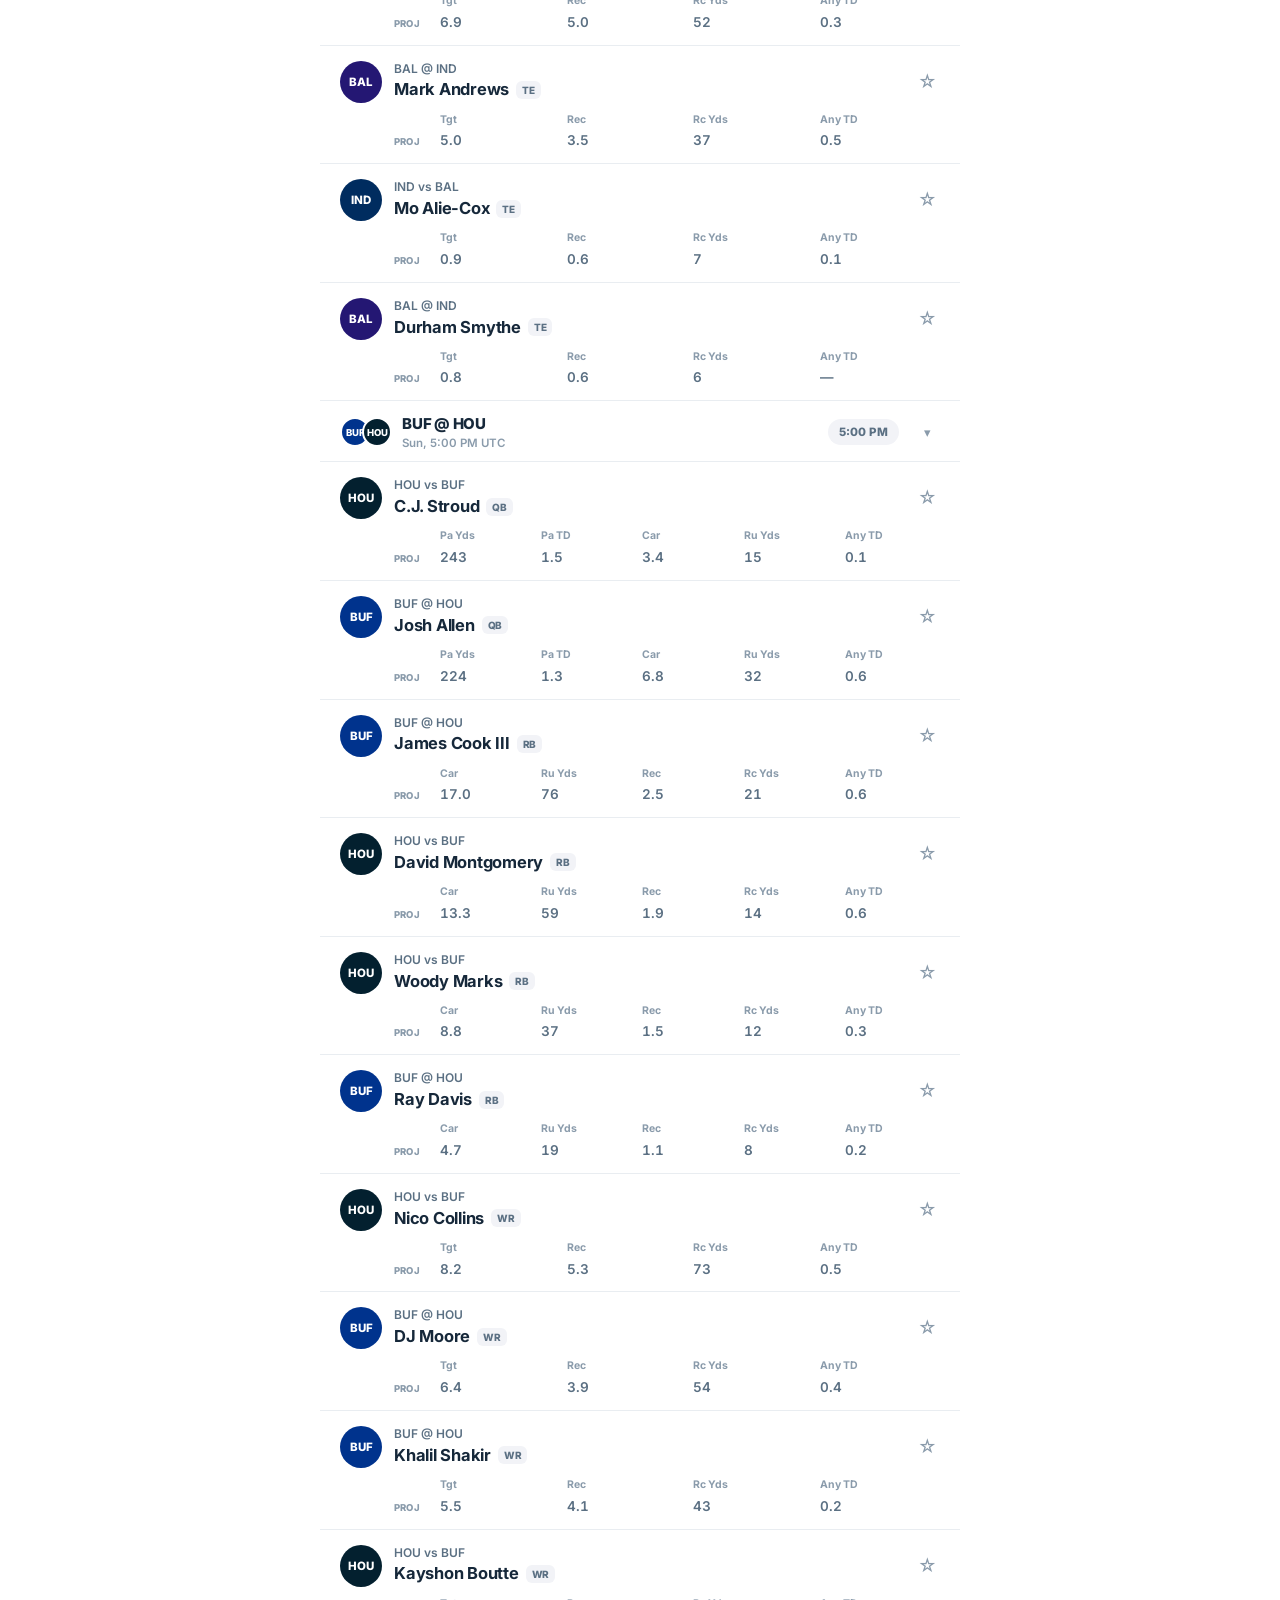
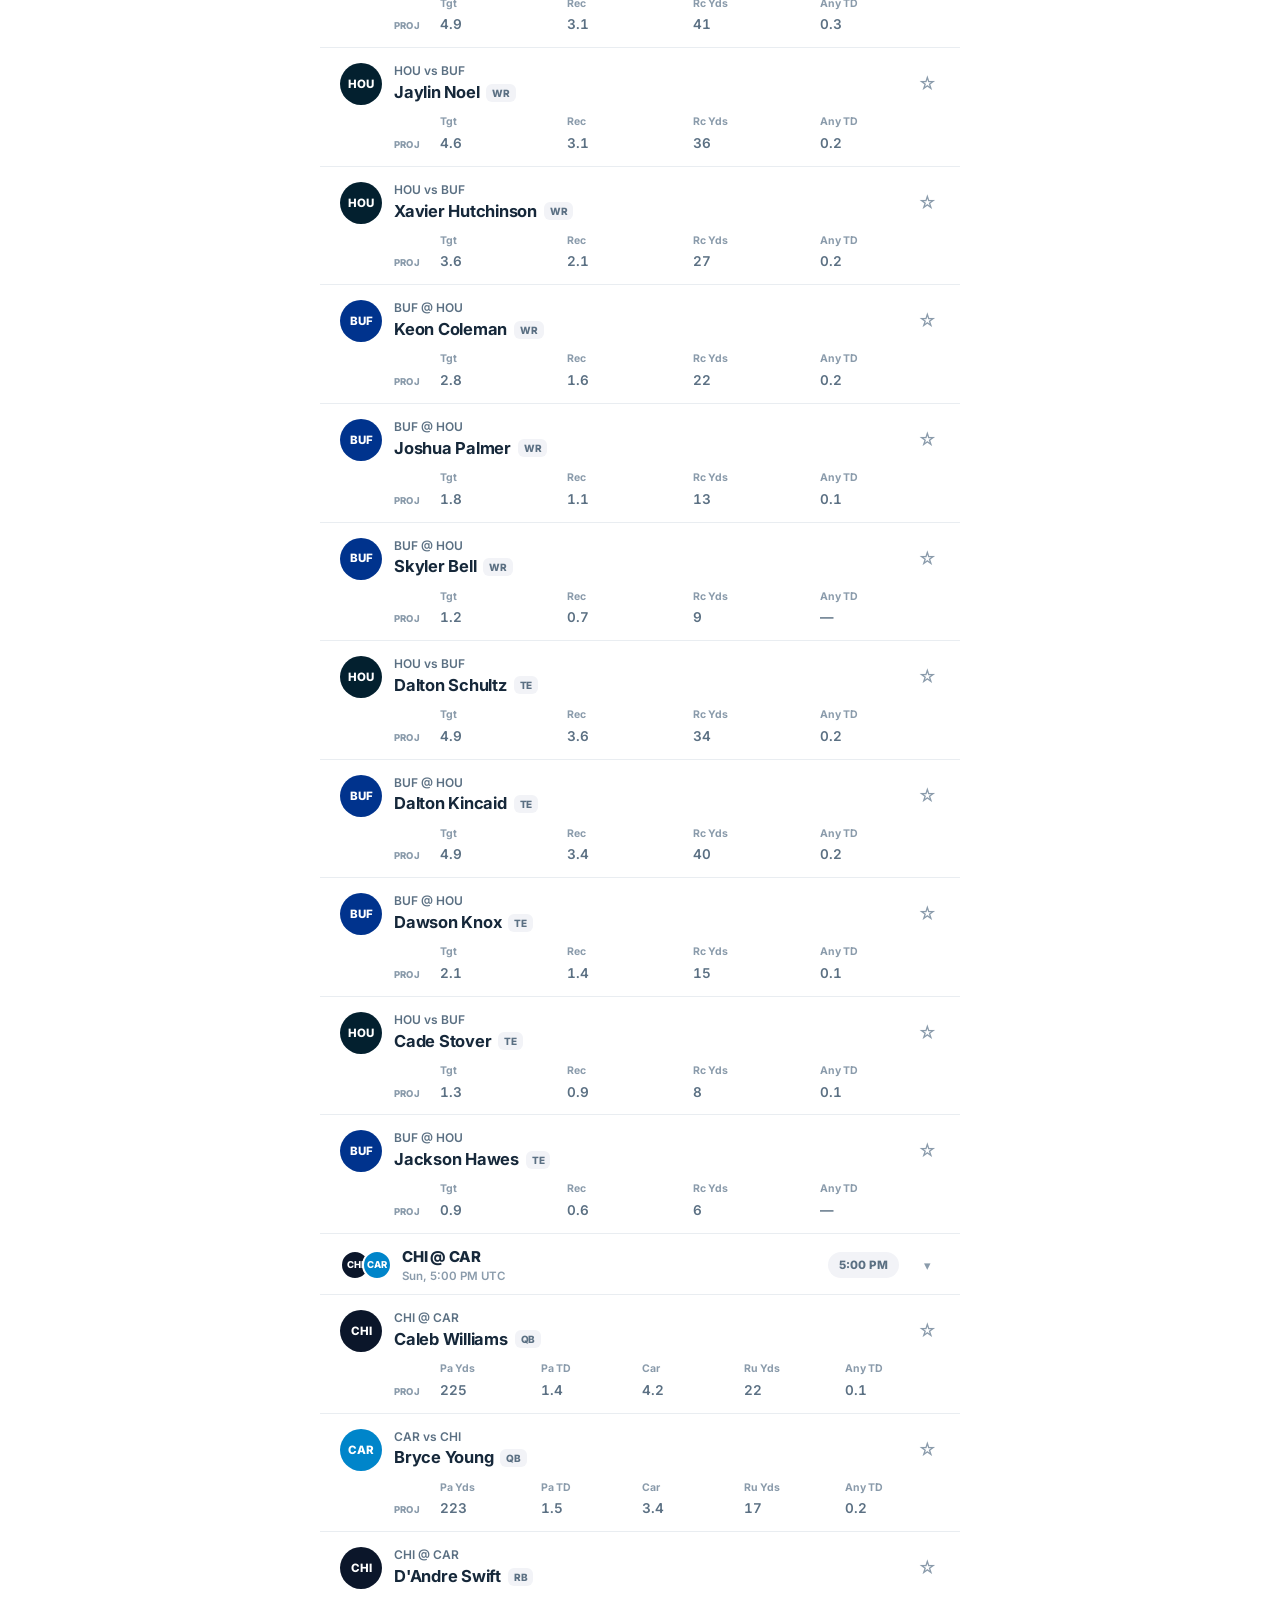
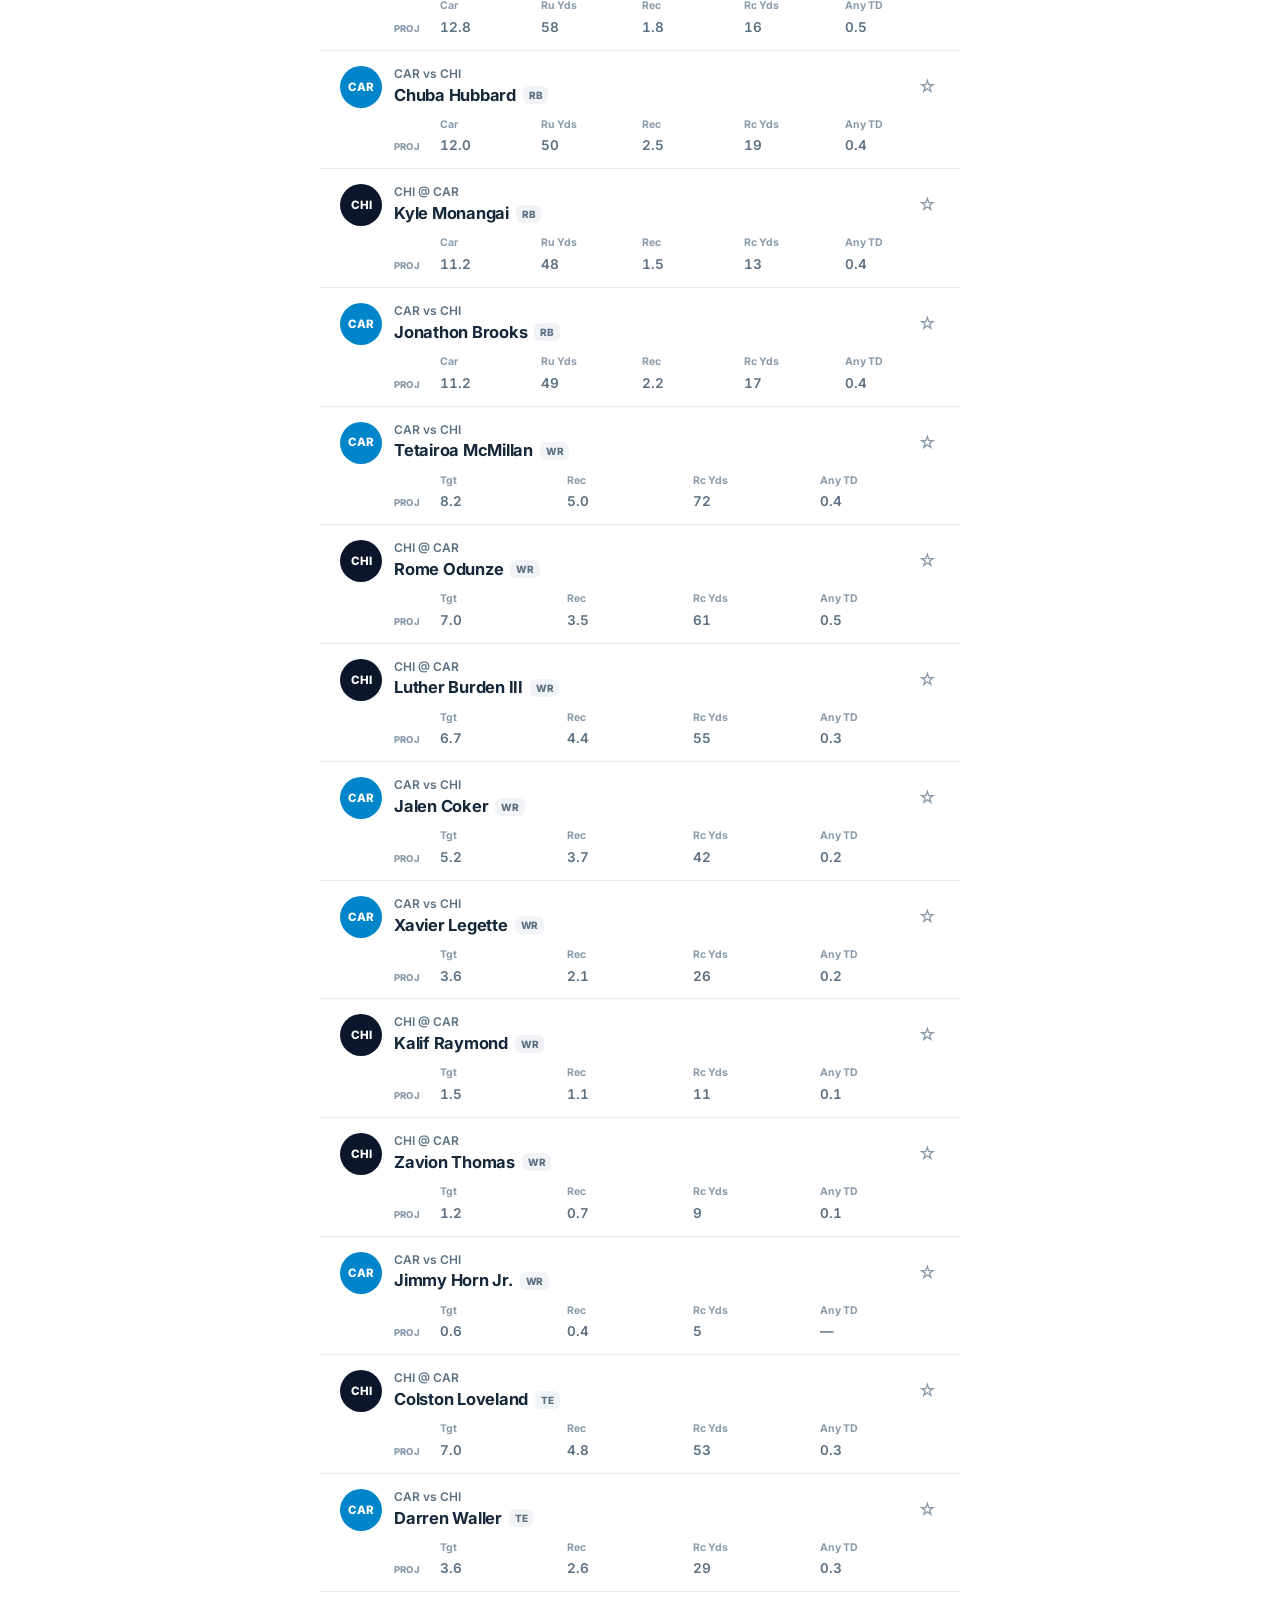
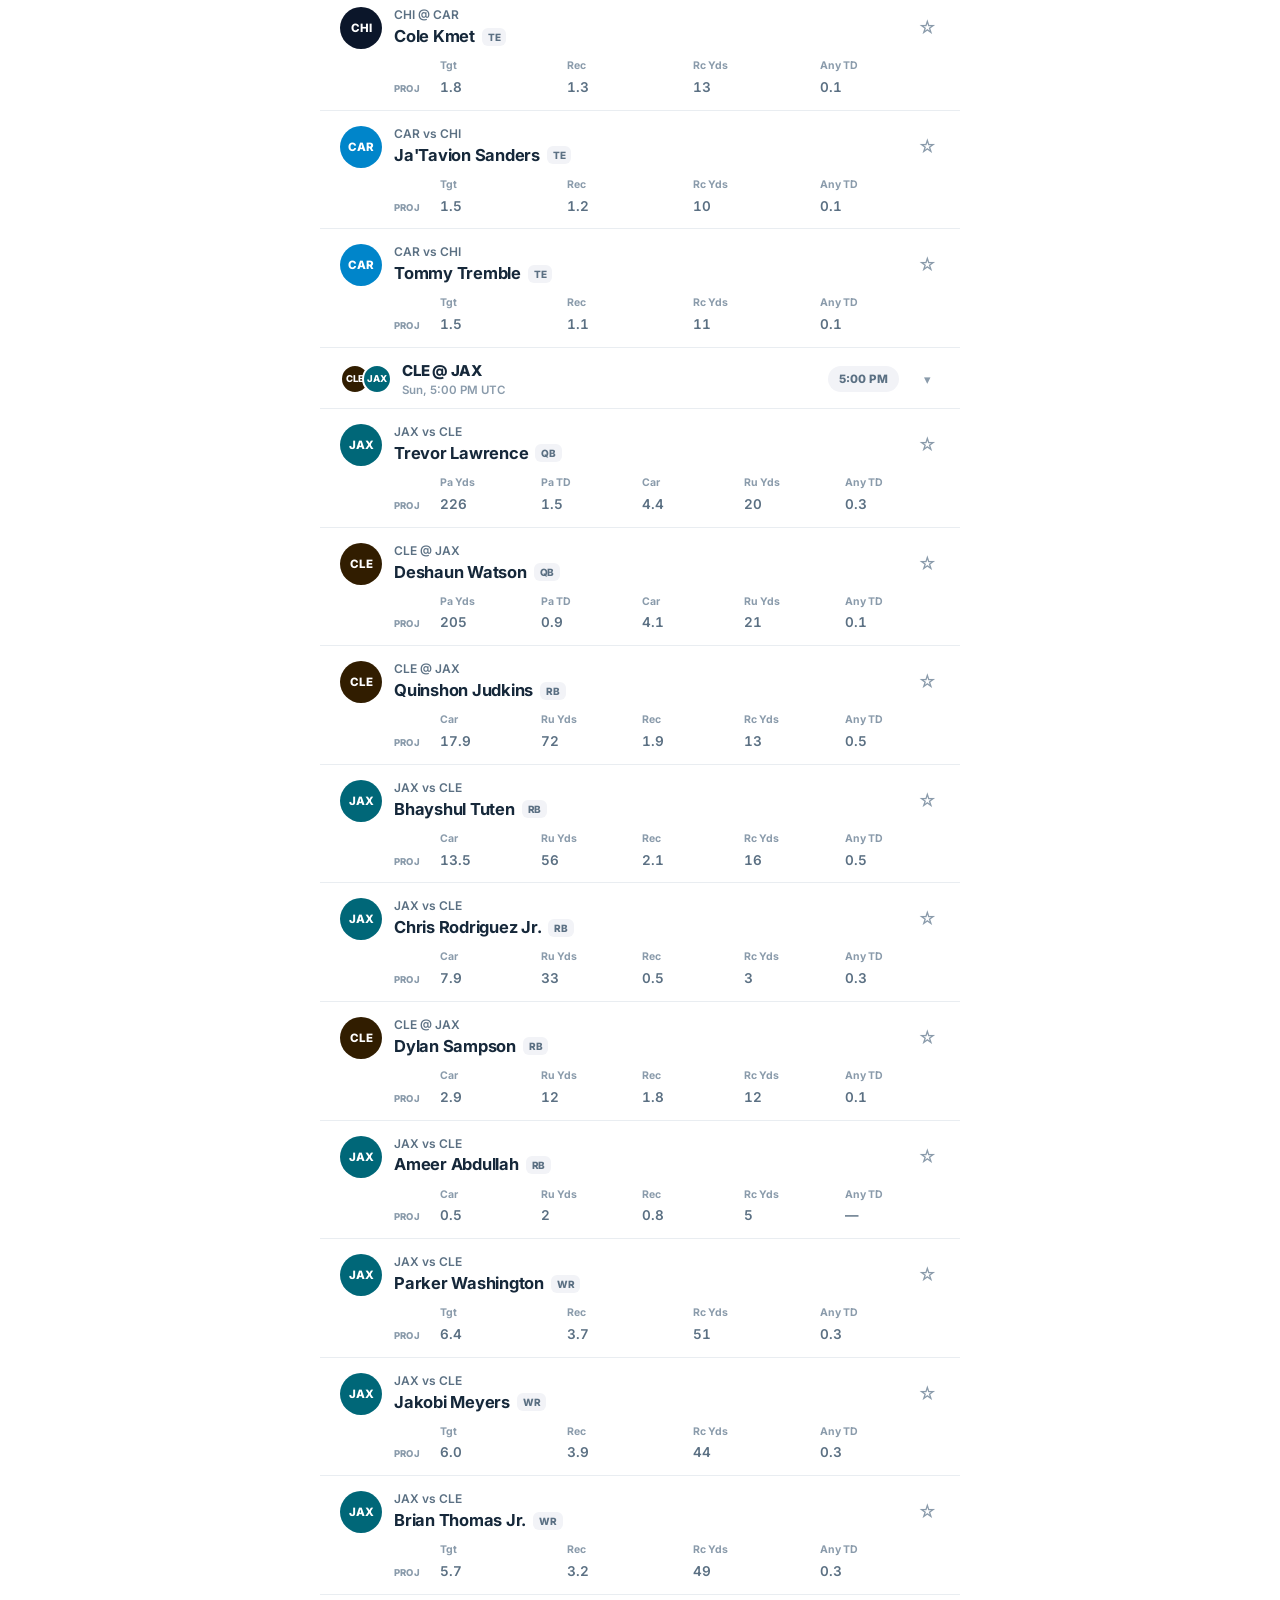
==== commit 2c89ddb0: "board: 2026 week 01 (espn-thirdparty) Co-Authored-By: Claude Fable 5 <noreply@anthropic.com>  Claude" ====
--- a/board/index.html
+++ b/board/index.html
@@ -34,6 +34,12 @@
 
 <div class="disc" id="disclosure"></div>
 
+<div class="search">
+  <input id="search" type="search" autocomplete="off" spellcheck="false"
+         placeholder="Search player or matchup"
+         aria-label="Search the board by player name or matchup">
+</div>
+
 <div class="filters">
   <div class="seg" id="posseg"></div>
   <div class="seg" id="sortseg"></div>
--- a/board/style.css
+++ b/board/style.css
@@ -59,6 +59,25 @@
 /* the third-party banner: persistent, inside the disclosure block,
    and unmistakably not the engine's framing */
 .disc .tpline{display:block;margin-top:10px;background:var(--warnbg);color:var(--warn);border-radius:8px;padding:9px 11px;font-weight:700}
+
+/* board search (m4.2b feature 10) — one input, above the two segmented
+   controls it composes with, because it is the broadest of the three:
+   it narrows the whole board by name or by matchup and everything below
+   it narrows what is left. The mockup depicts no search field, so the
+   input takes the control family already on the page — the segmented
+   filter's own pill shape, fill and type — at the pin star's 44px
+   height, so a thumb gets a real target. The native type=search clear
+   (×) is deliberately kept: `appearance:none` would take it away with
+   the rest of the platform chrome, so it is handed back explicitly
+   rather than replaced by a button of our own. */
+.search{padding:14px 20px 0}
+.search input{width:100%;-webkit-appearance:none;appearance:none;border:none;background:var(--pillbg);
+border-radius:999px;font-family:inherit;font-size:14px;font-weight:600;color:var(--txt);
+padding:11px 16px;min-height:44px;line-height:1.2}
+.search input::placeholder{color:var(--faint);font-weight:500}
+.search input:focus-visible{outline:2px solid var(--blue);outline-offset:-2px}
+.search input::-webkit-search-cancel-button{-webkit-appearance:searchfield-cancel-button;
+appearance:auto;cursor:pointer}
 
 .filters{display:flex;gap:8px;padding:14px 20px;overflow-x:auto;scrollbar-width:none}
 .filters::-webkit-scrollbar{display:none}
@@ -141,6 +160,62 @@
 .postag{font-size:10px;font-weight:800;color:var(--sub);background:var(--pillbg);border-radius:6px;padding:2px 6px}
 .qtag{font-size:10.5px;font-weight:800;color:var(--warn);background:var(--warnbg);border-radius:6px;padding:2px 6px}
 
+/* the always-visible pace chip (m4.2b feature 8a) — the card's hot /
+   cold / level state, said in words instead of left to the colour of a
+   number. It takes the pace classes THEMSELVES as its modifier, so the
+   text colour is the very rule the LIVE cells are painted with
+   (.c-up / .c-dn / .c-n above) and only the quiet background is added
+   here: the chip cannot drift away from the numbers because it is not
+   a second treatment of them. Chip shape is the Q tag's, so a card's
+   header row reads as one family. */
+.pchip{display:inline-flex;align-items:center;font-size:10px;font-weight:800;letter-spacing:.03em;
+border-radius:6px;padding:2px 6px;flex-shrink:0;white-space:nowrap;font-variant-numeric:tabular-nums}
+.pchip.c-up{background:var(--upbg)}
+.pchip.c-dn{background:var(--dnbg)}
+/* the neutral state is deliberately the quietest thing on the row: it
+   is present because the indicator is always present, not because it
+   has news */
+.pchip.c-n{background:var(--pillbg);color:var(--faint)}
+
+/* the achievement hero number (m4.2b feature 9) — the one large number
+   a card carries: what share of this player's projected statline has
+   actually landed, as a percentage. docs/design/UI_MOCKUP_v5_live.html
+   puts a hero-weight number in exactly this place, on a right-hand rail
+   it calls `.cright`, so the rail keeps that name and the number keeps
+   that visual weight — a compact pill, tabular figures, tight tracking.
+   What the mockup put INSIDE that rail is not what this renders and its
+   probability treatments are not built.
+
+   The numeral takes the pace classes THEMSELVES as its modifier, the
+   way the pace chip does: the colour is the very rule the LIVE cells
+   are painted with (.c-up / .c-dn / .c-n below) and only the quiet
+   background is added here, so the hero cannot drift away from the
+   numbers under it. A final drops the fill for a hairline — the settled
+   reading the FINAL status pill already has — because nothing about
+   that number is going to move again.
+
+   The rail is width-capped rather than nowrapped: on a 400px card the
+   name beside it wraps (it already does) and the hero keeps its
+   footprint, so nothing overflows and the star keeps its 44px edge. */
+.cright{flex-shrink:0;display:flex;flex-direction:column;align-items:flex-end;gap:2px;
+max-width:104px;text-align:right}
+.ach{display:inline-block;font-size:20px;font-weight:800;letter-spacing:-.02em;line-height:1.2;
+border-radius:999px;padding:5px 11px;font-variant-numeric:tabular-nums}
+.ach.c-up{background:var(--upbg)}
+.ach.c-dn{background:var(--dnbg)}
+.ach.c-n{background:var(--pillbg)}
+.ach.fin{background:transparent;box-shadow:inset 0 0 0 1.5px var(--divider)}
+/* the comparison the colour is making, said in words, in the same muted
+   family every other footnote on the card wears */
+.achsub{font-size:9.5px;font-weight:600;color:var(--faint);font-variant-numeric:tabular-nums}
+
+/* the per-player freshness stamp (m4.2b feature 8b) — how current THIS
+   player's numbers are, in game time. The QB box-score line's muted
+   family again, one step quieter still: it is a footnote to the card,
+   never a thing to read before the numbers */
+.laststat{margin:6px 0 0;padding-left:54px;font-size:11px;font-weight:600;color:var(--faint);
+font-variant-numeric:tabular-nums}
+
 /* the pin star: a 44px tap target drawn as a compact glyph. The
    padding is the target and the negative margin takes it back out of
    the layout, so the thumb gets its square without the card growing */
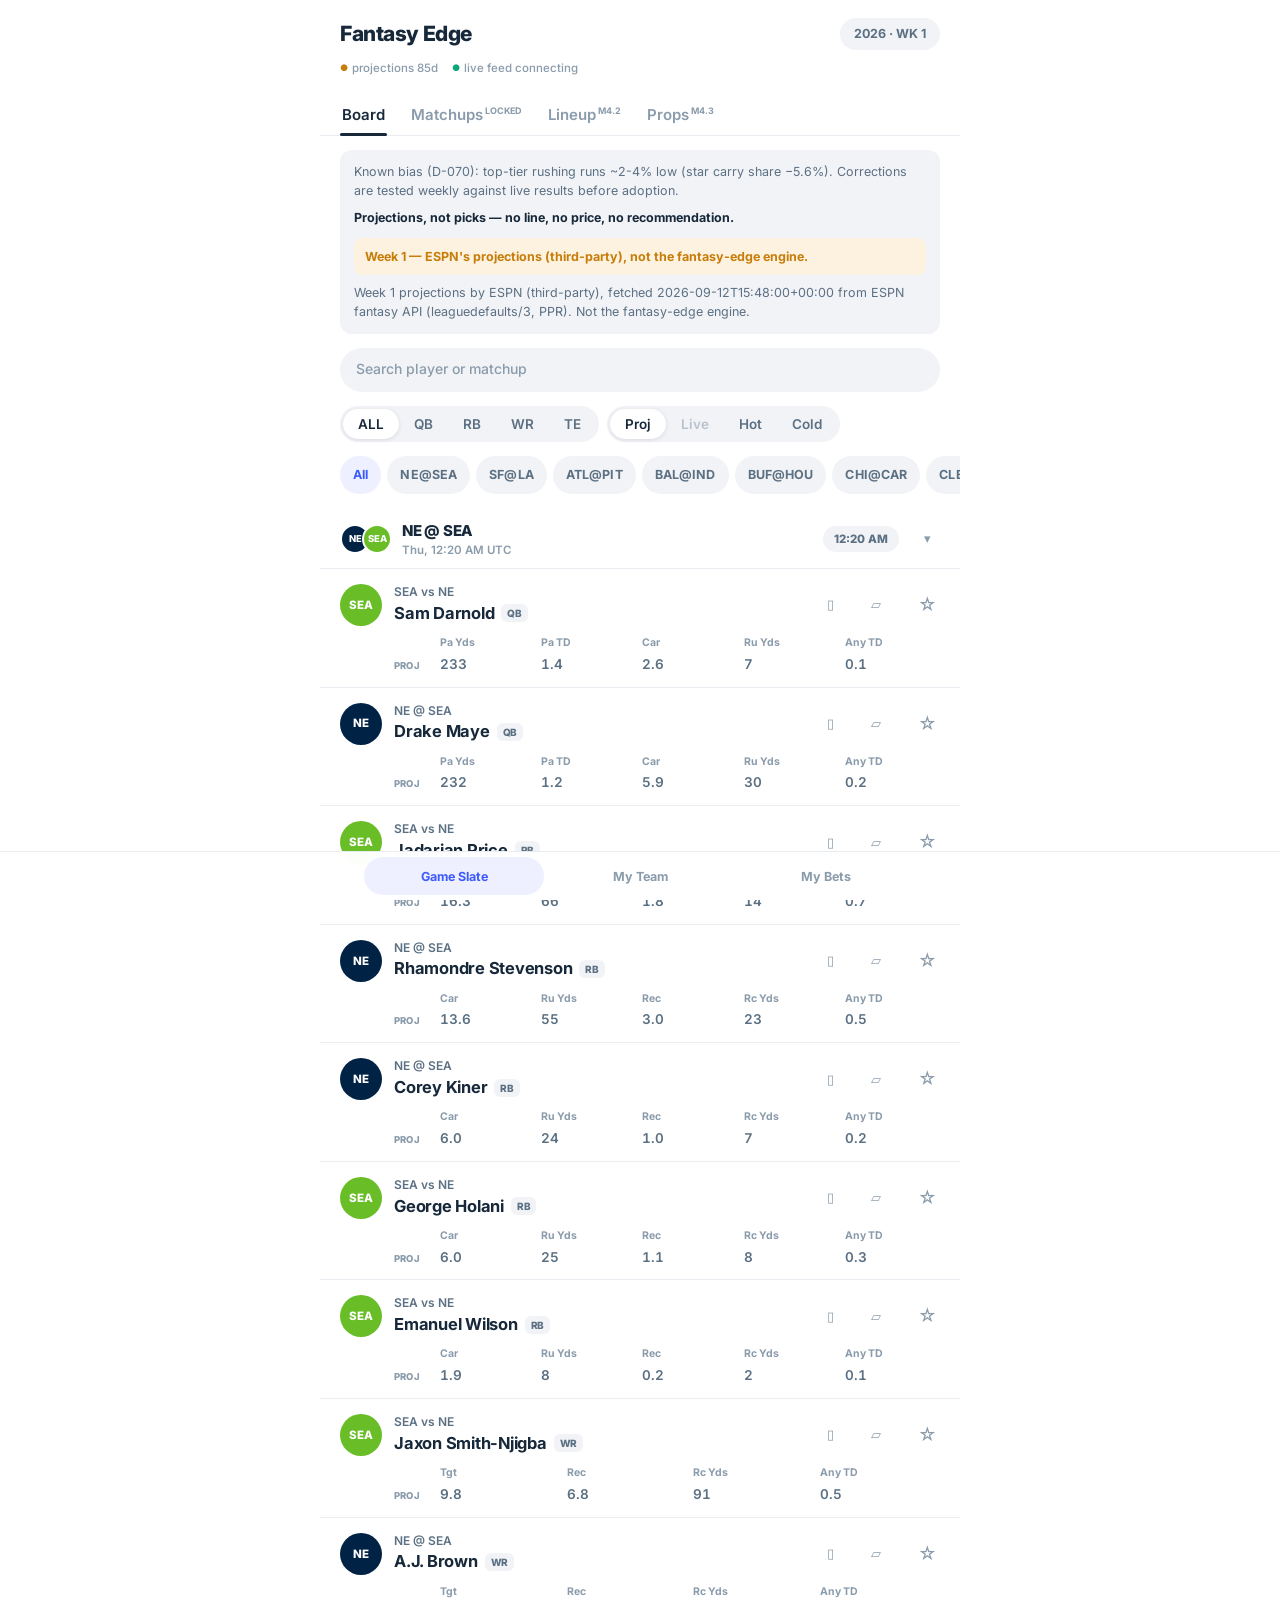
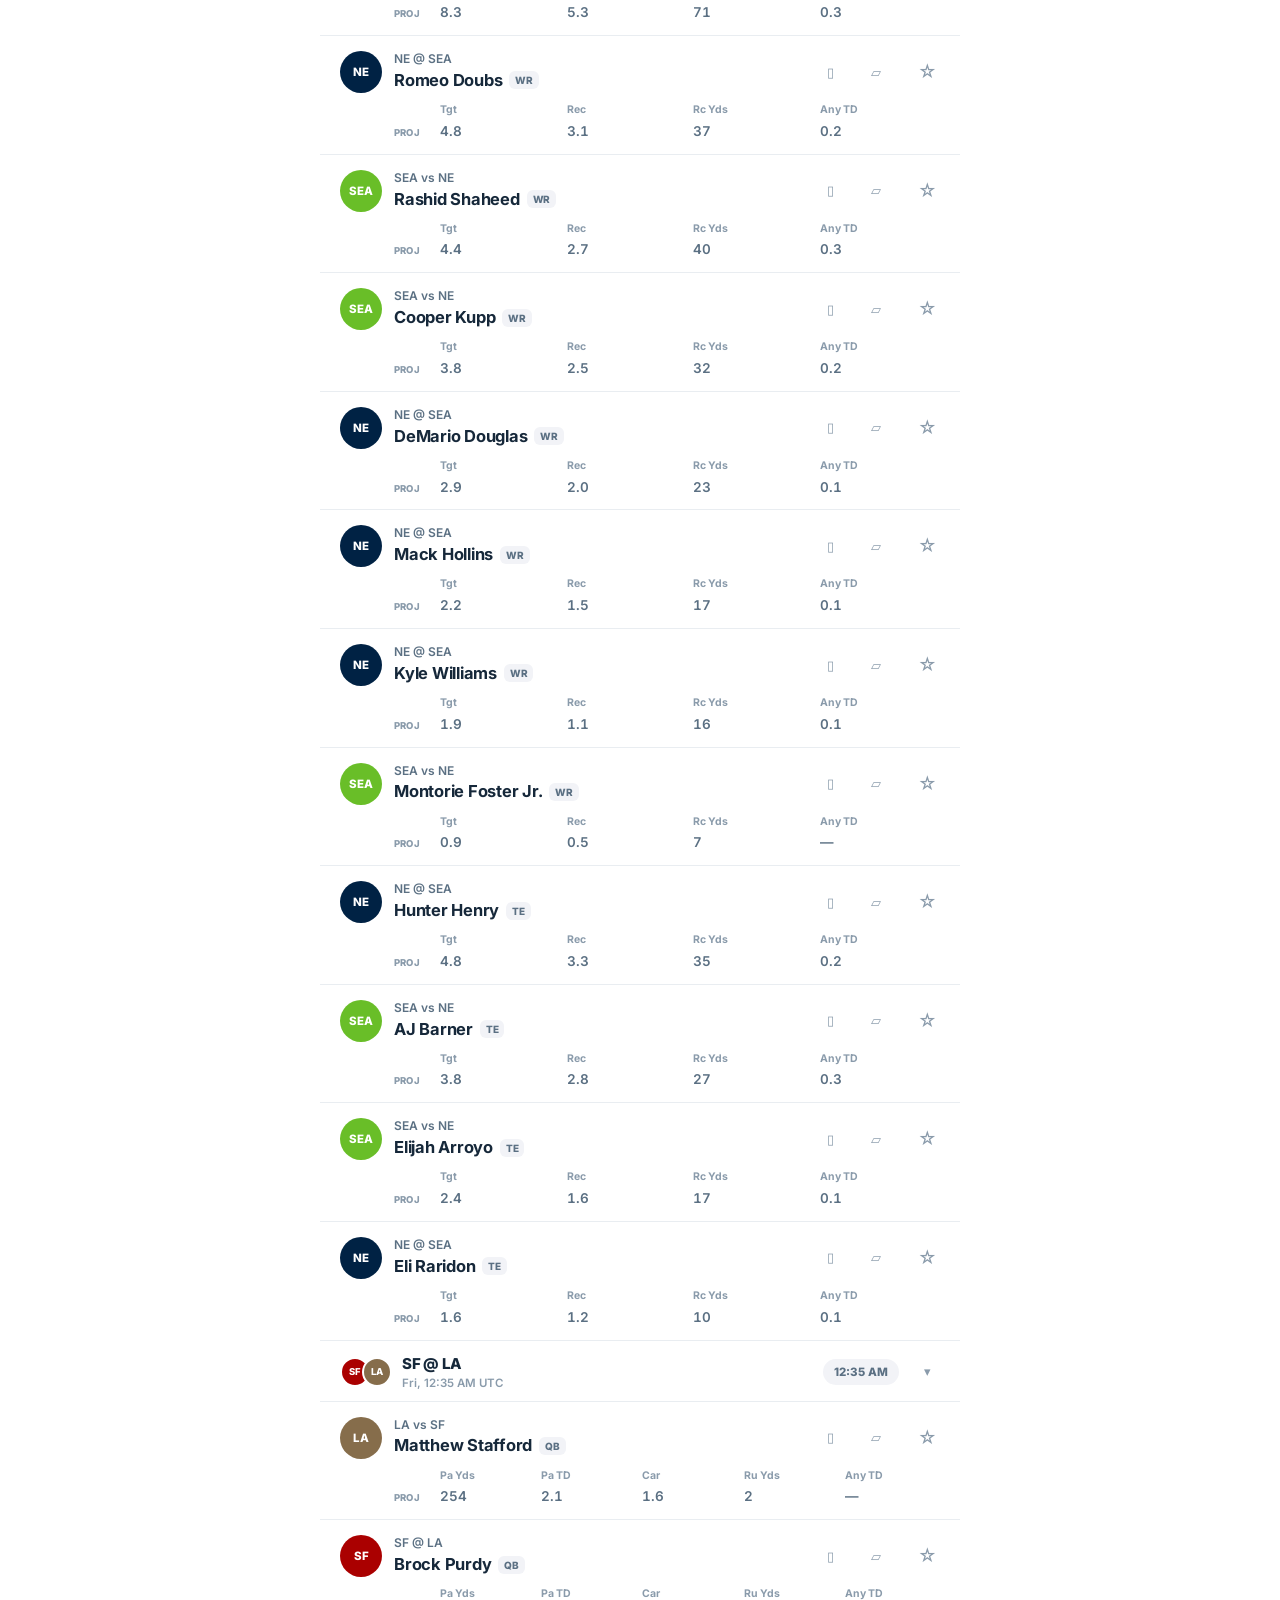
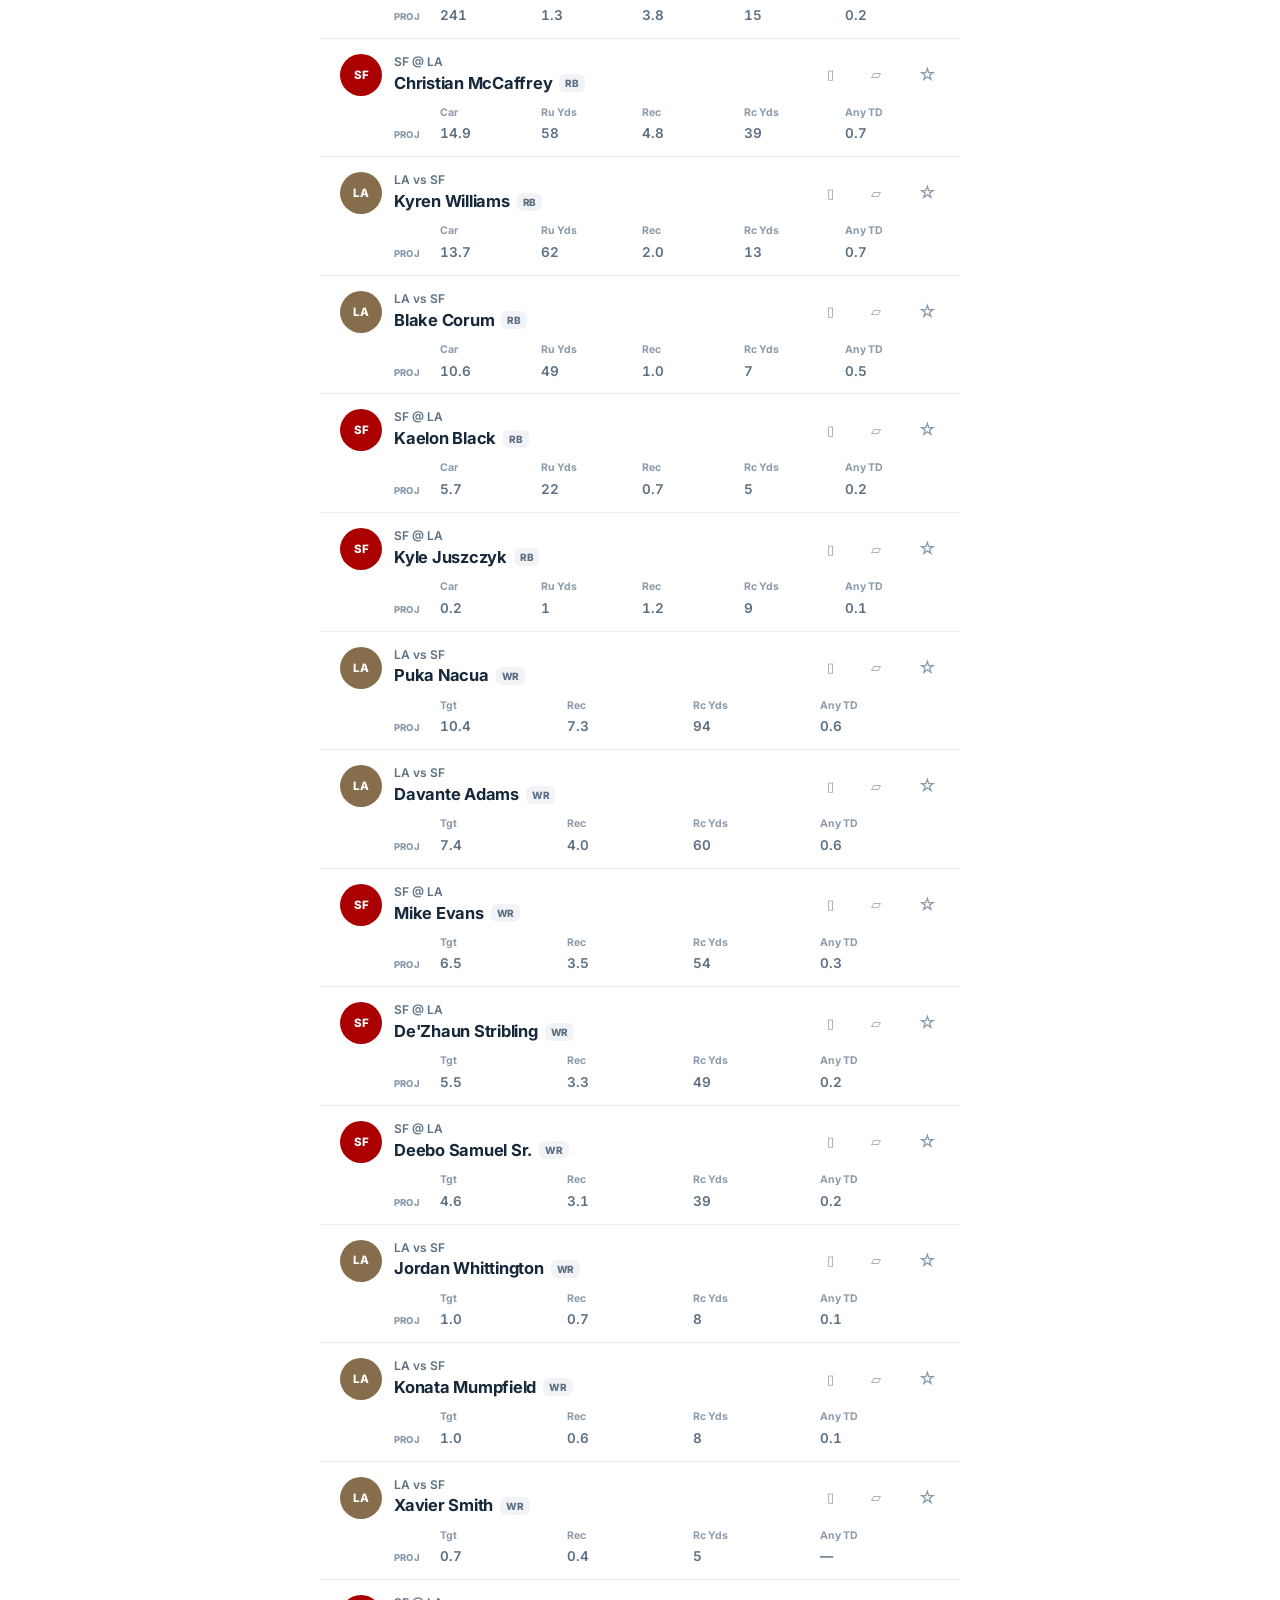
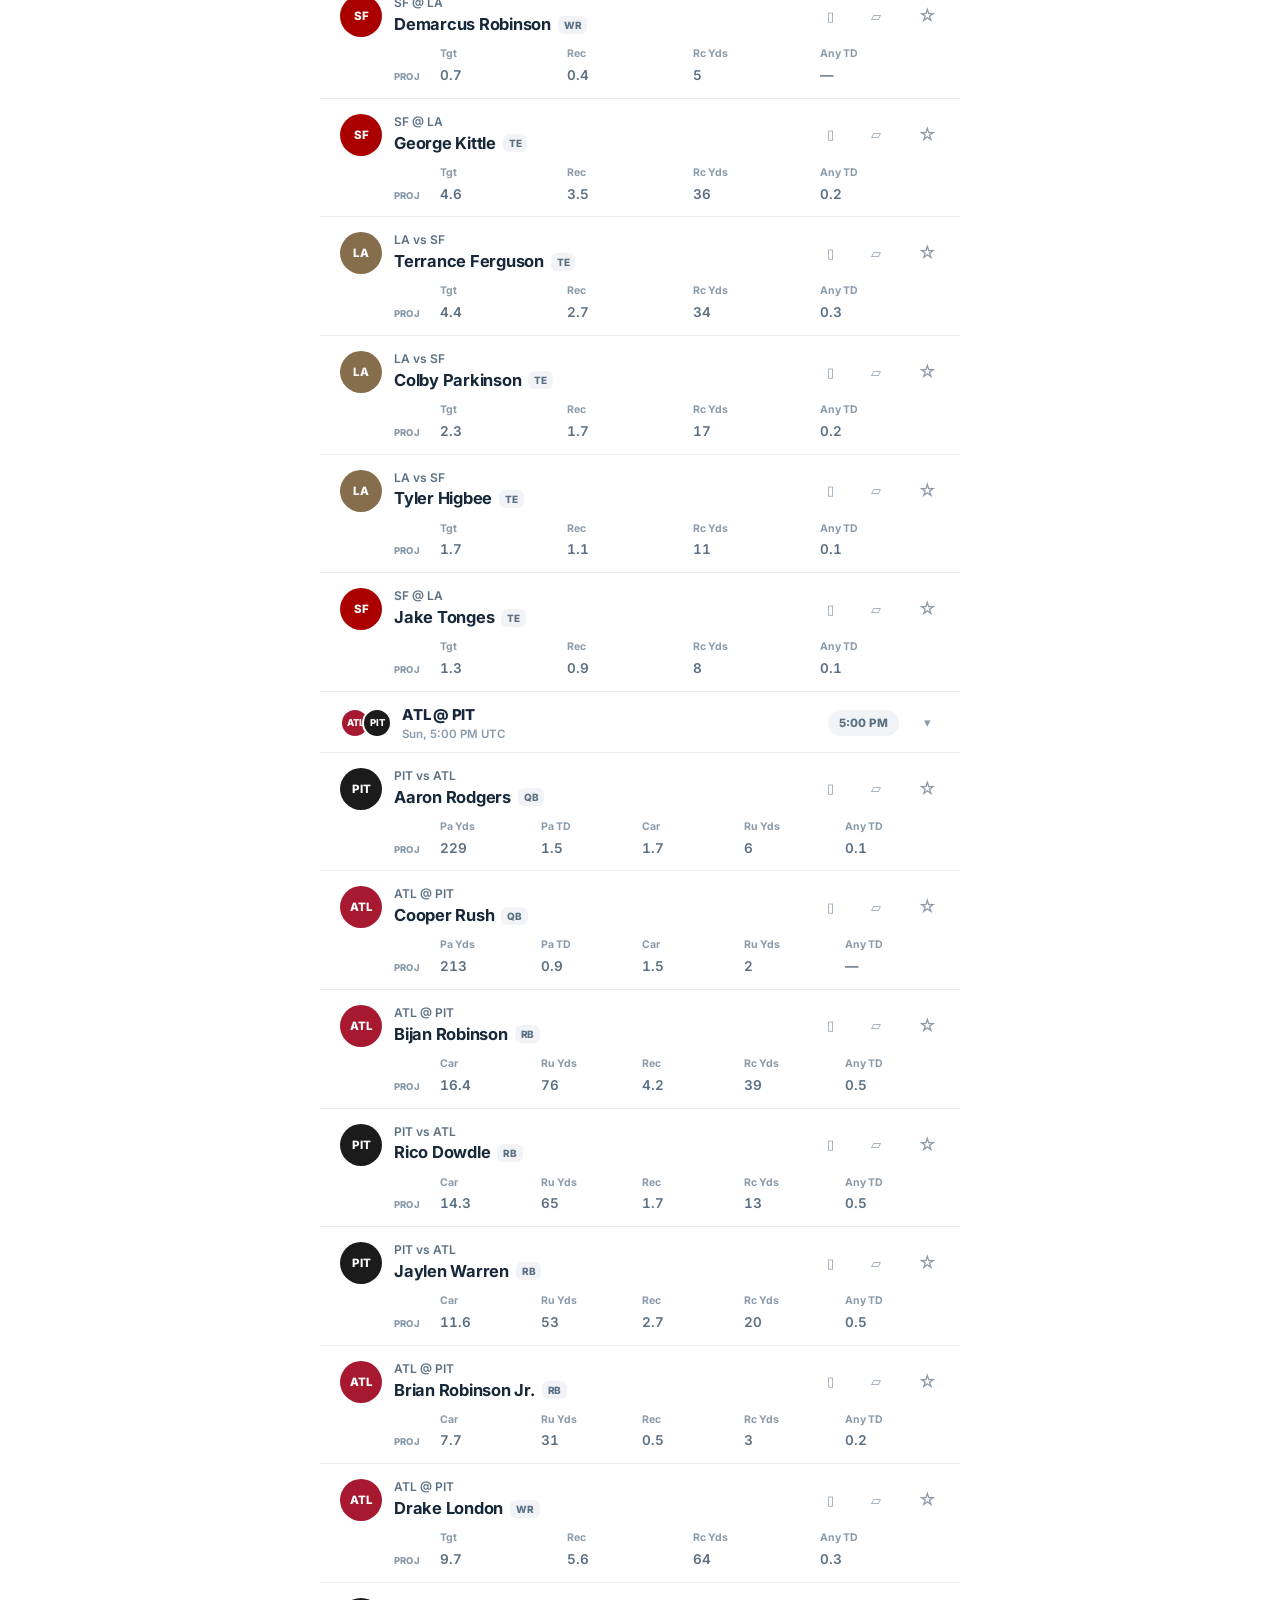
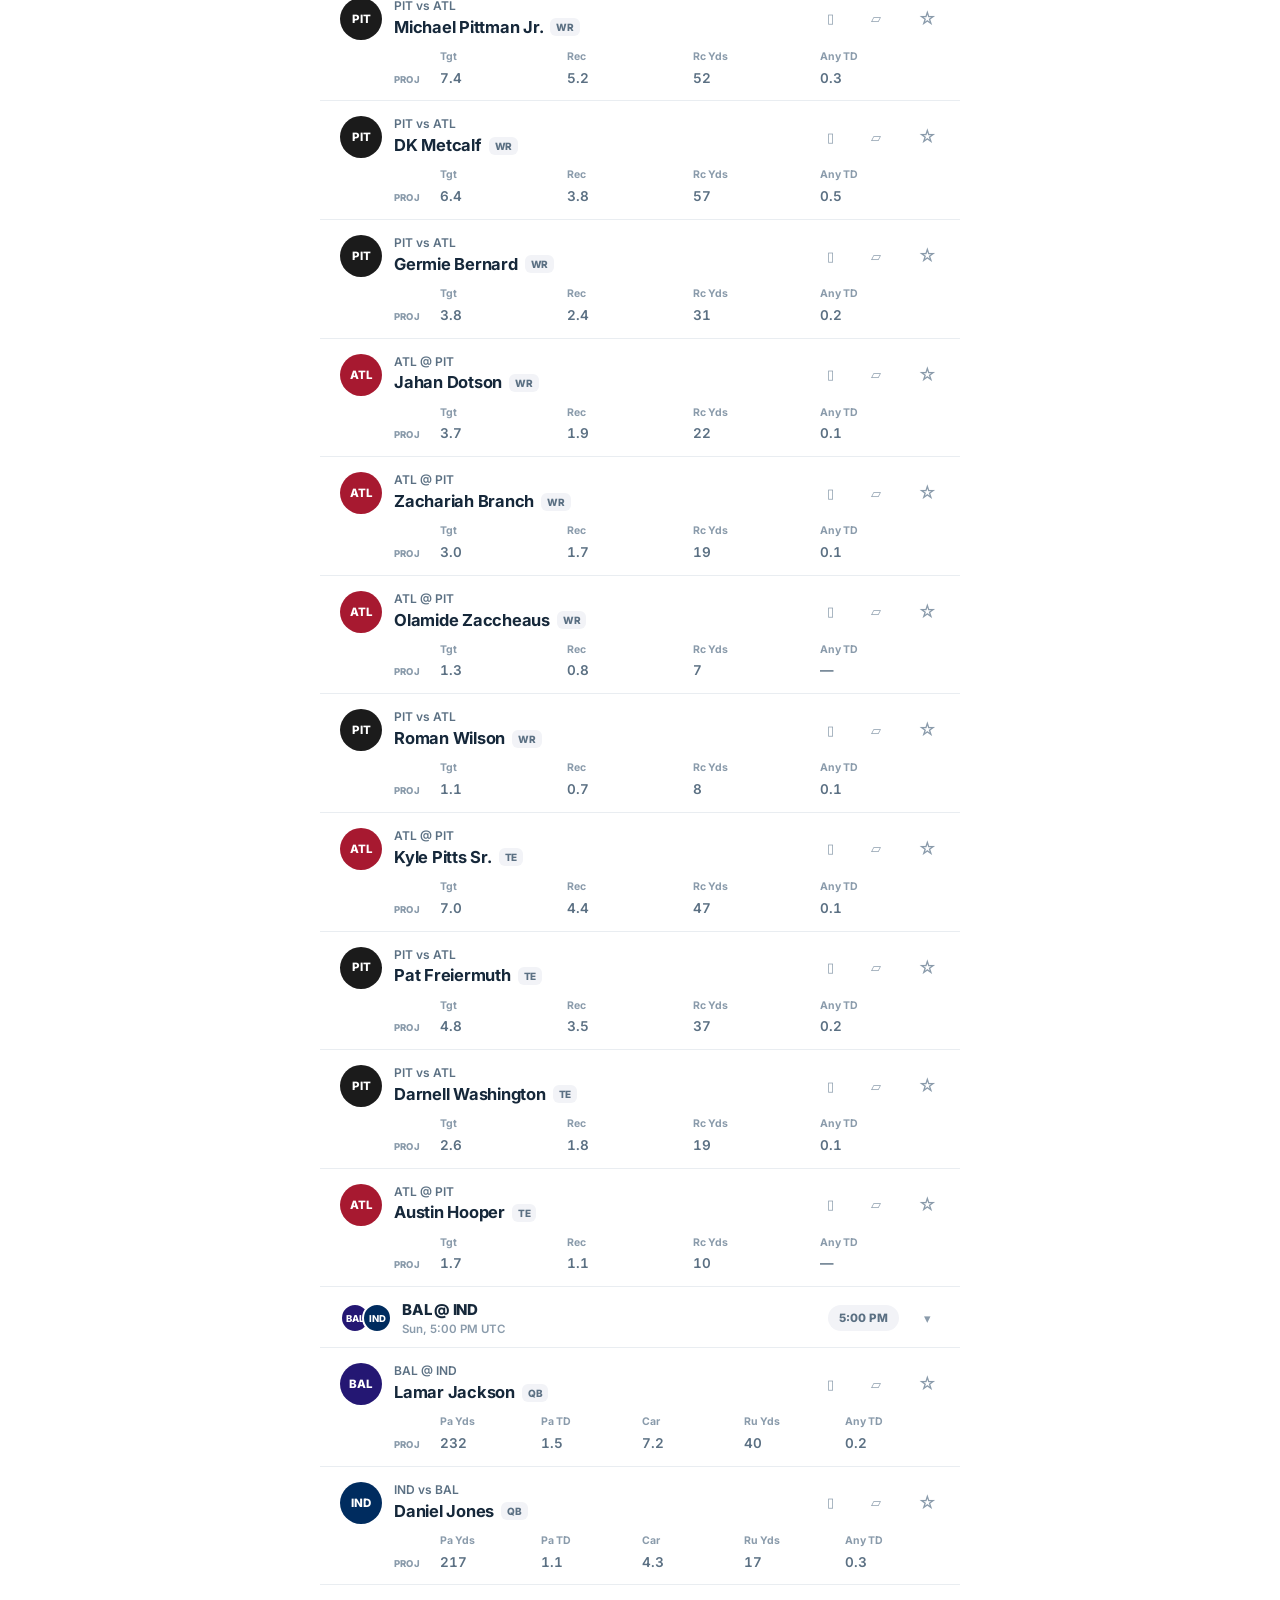
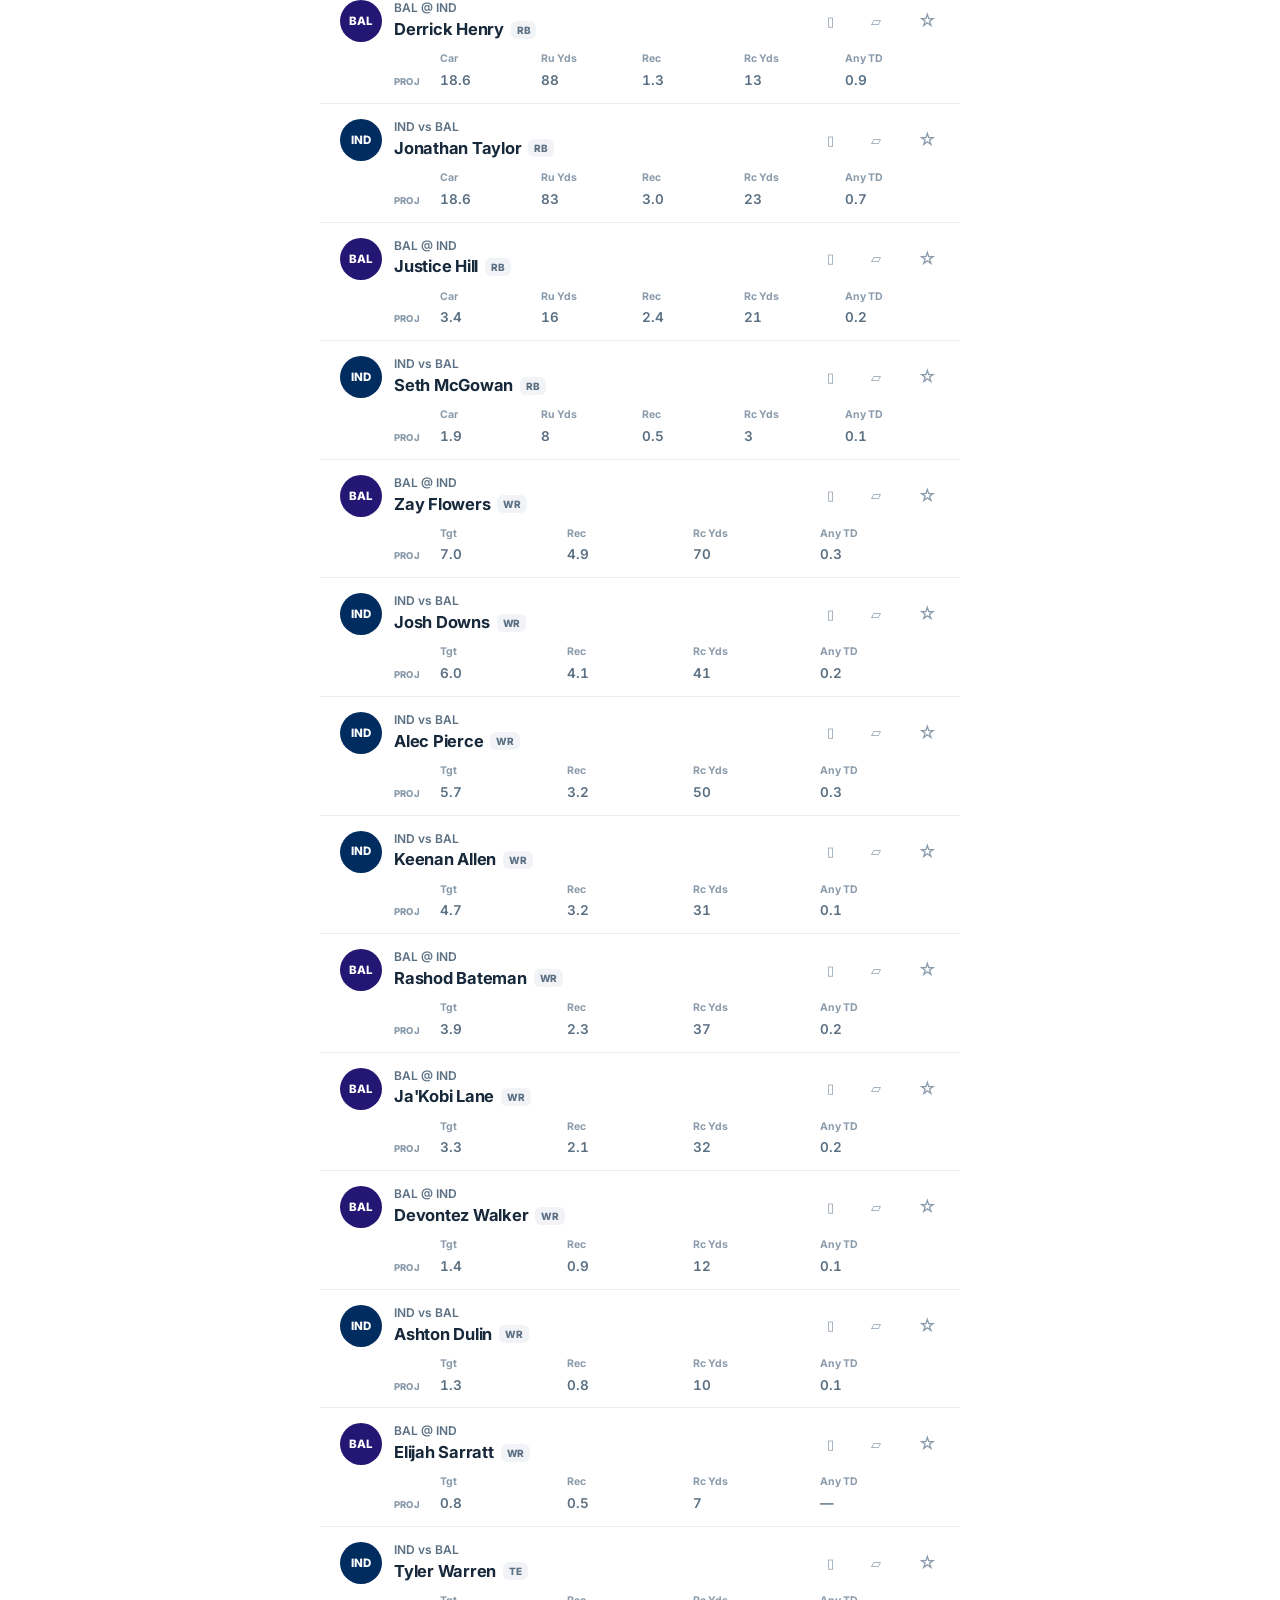
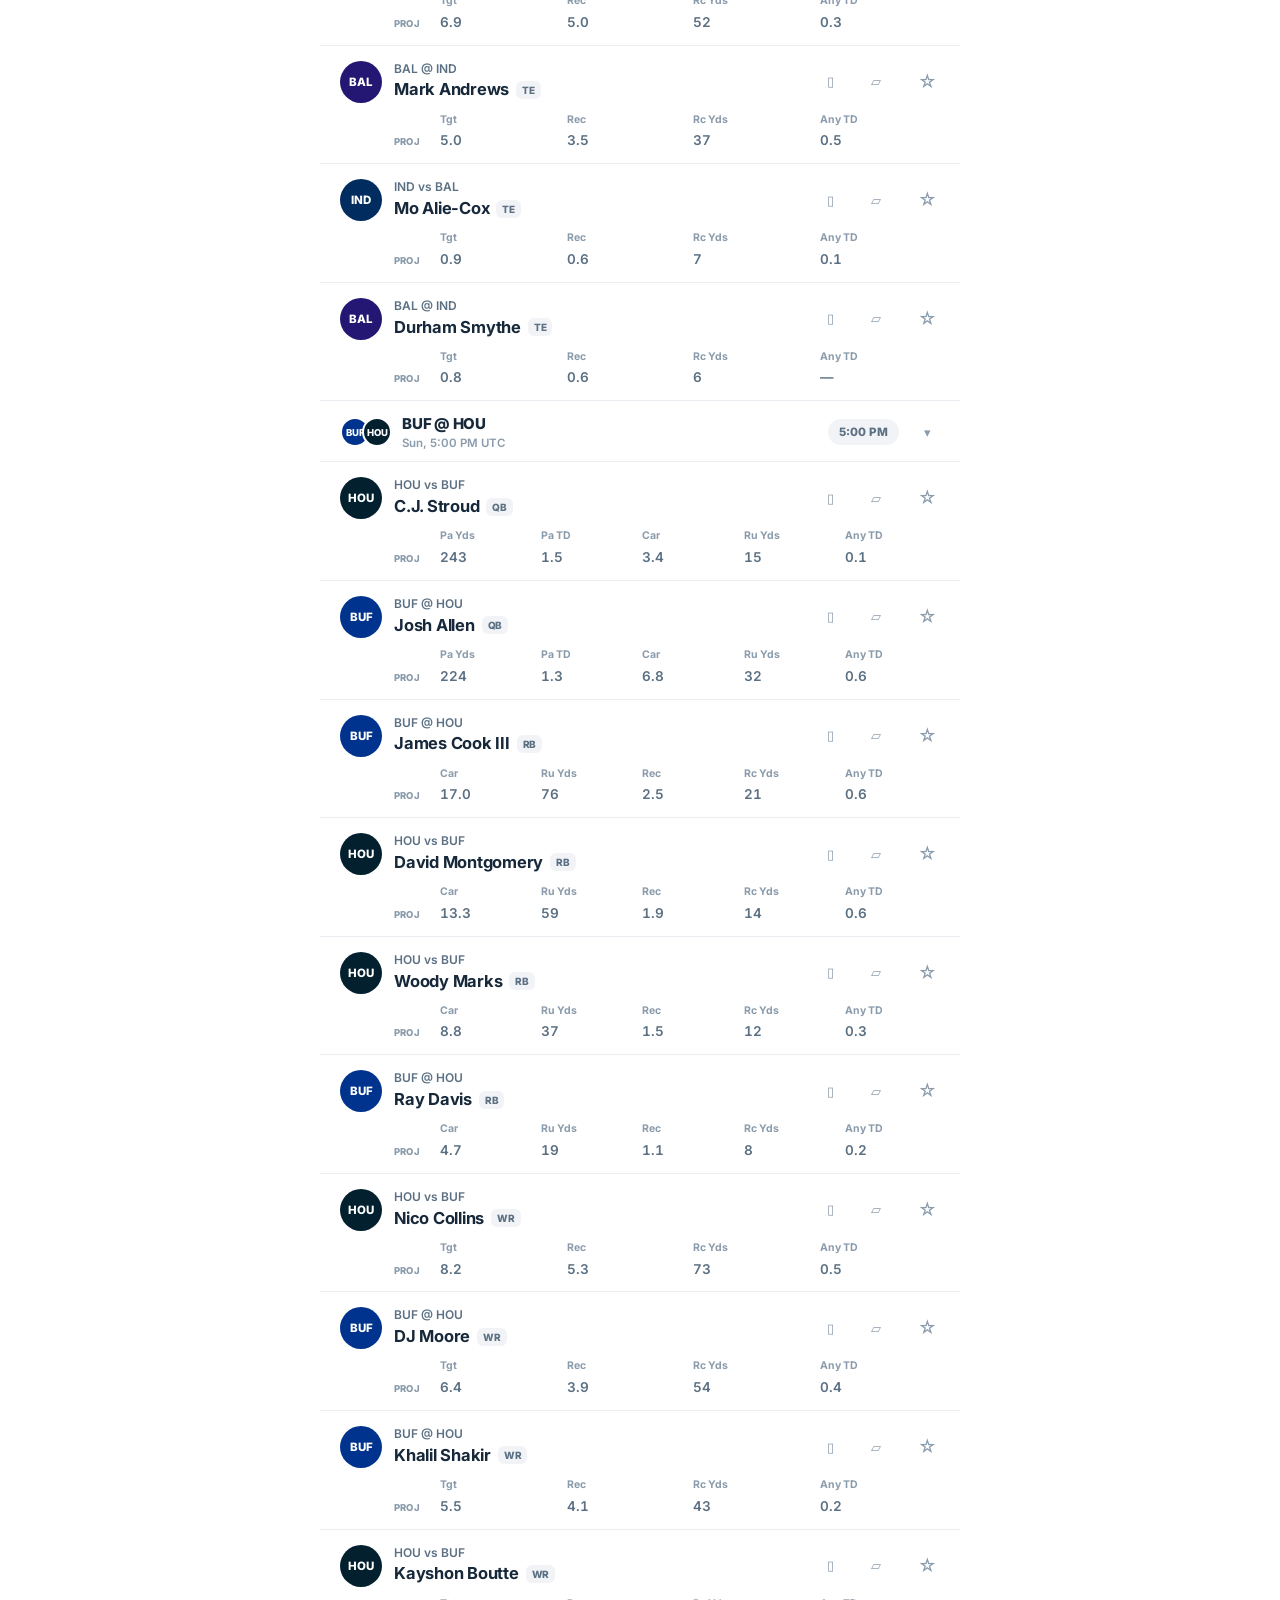
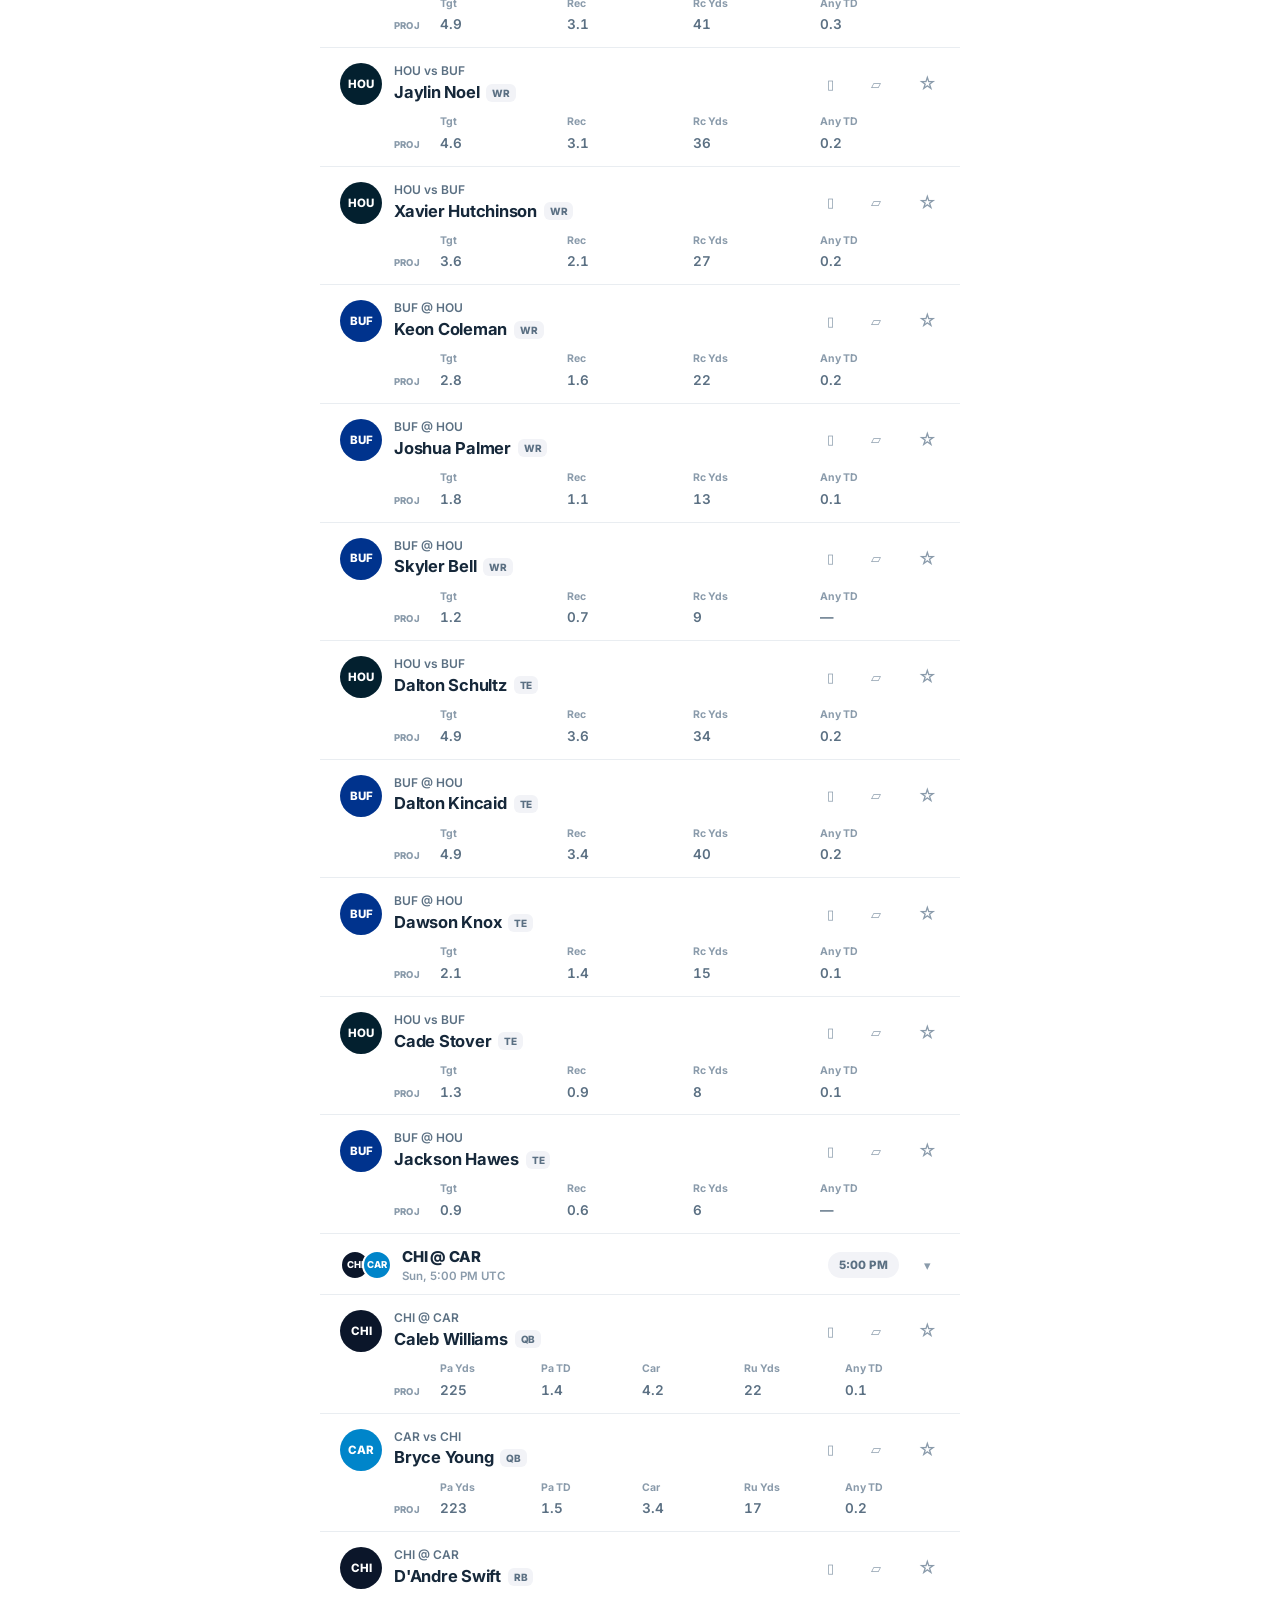
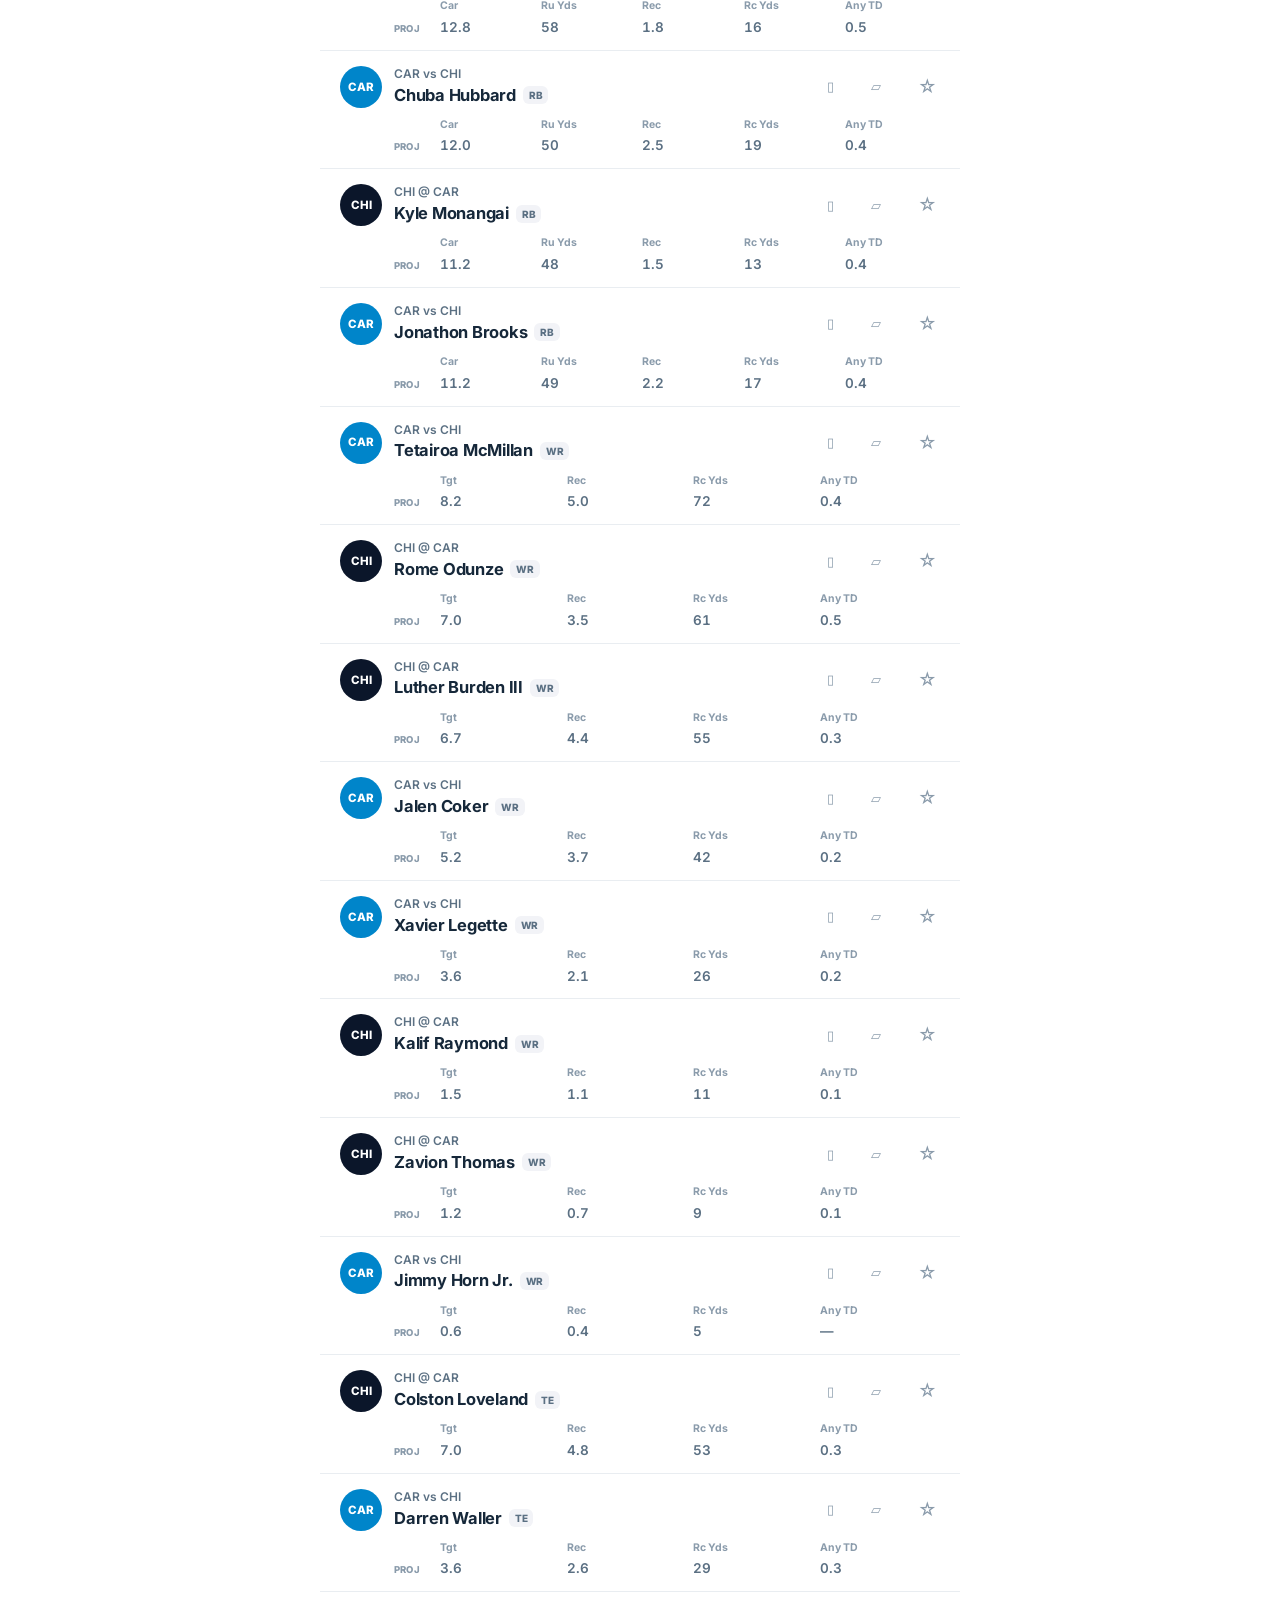
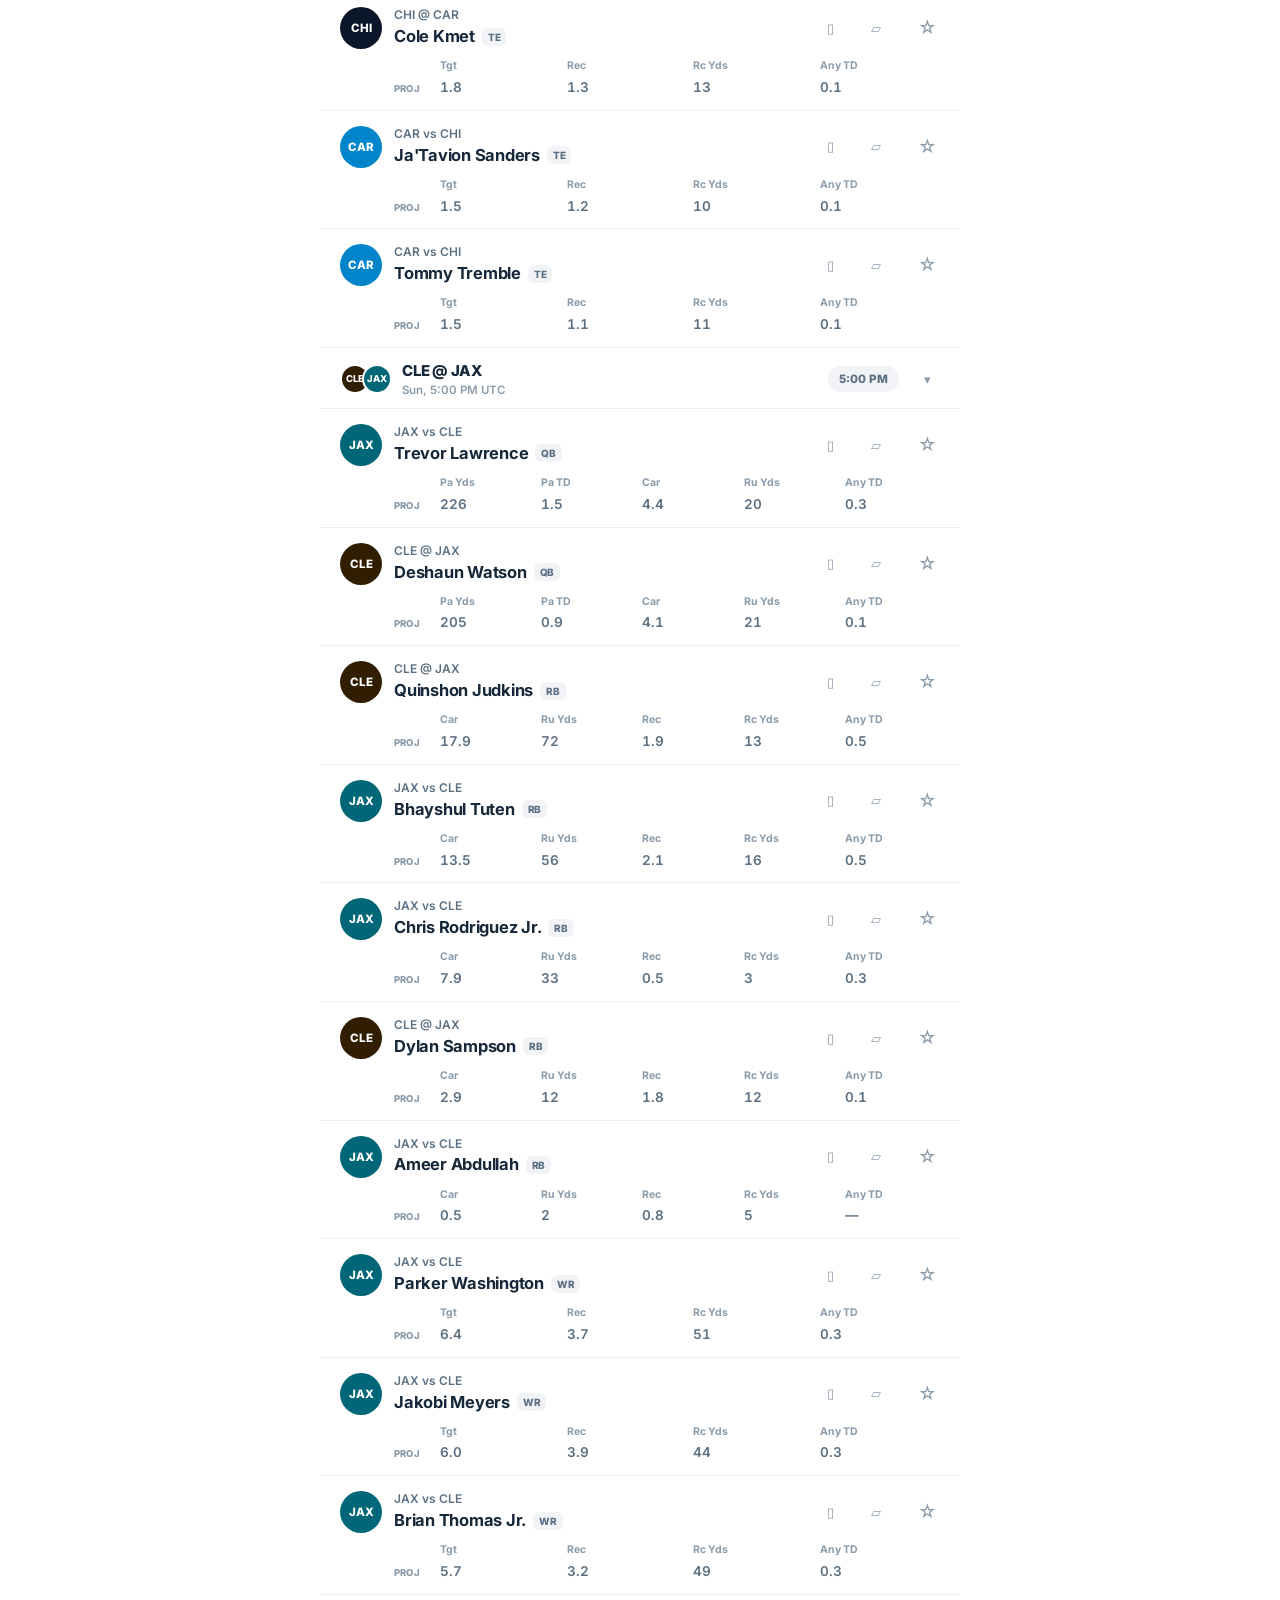
==== commit 5028273c: "board: 2026 week 01 (espn-thirdparty) Co-Authored-By: Claude Fable 5 <noreply@anthropic.com>  Claude" ====
--- a/board/index.html
+++ b/board/index.html
@@ -53,6 +53,17 @@
 <div class="foot" id="foot"></div>
 
 </div>
+
+<!-- the bottom tab bar (m4.2b feature 11): three views of THIS board,
+     at the foot of the viewport, where a thumb is. It is a real
+     tablist — the buttons are written by app.js on every render, each
+     with role="tab" and its own aria-selected — and it is deliberately
+     separate from the locked top nav above, which names the sections
+     this product will grow rather than the ways of reading the one it
+     already has. -->
+<nav class="tabbar" id="tabbar" role="tablist"
+     aria-label="Board views"></nav>
+
 <script src="./app.js"></script>
 </body>
 </html>
--- a/board/style.css
+++ b/board/style.css
@@ -20,7 +20,10 @@
 }
 *{box-sizing:border-box;margin:0;padding:0;-webkit-tap-highlight-color:transparent}
 body{background:var(--bg);color:var(--txt);font-family:'Inter',sans-serif;font-size:15px;line-height:1.4}
-.wrap{max-width:640px;margin:0 auto;padding-bottom:60px}
+/* the bottom tab bar is fixed, so the page keeps a gutter deep enough
+   that the last card and the footer are never under it — the bar's own
+   height plus whatever the phone reserves below it */
+.wrap{max-width:640px;margin:0 auto;padding-bottom:calc(76px + env(safe-area-inset-bottom))}
 
 header{padding:18px 20px 6px}
 .toprow{display:flex;align-items:center;justify-content:space-between;gap:10px}
@@ -51,6 +54,25 @@
 .tab.on::after{content:"";position:absolute;left:0;right:0;bottom:-1px;height:2.5px;background:var(--txt);border-radius:2px}
 .tab.lock{cursor:default}
 .tab .soon{font-size:9px;font-weight:700;color:var(--faint);vertical-align:6px;margin-left:2px}
+
+/* the bottom tab bar (m4.2b feature 11) — three views of THIS board,
+   at the foot of the viewport where the thumb already is. A thin little
+   bar and nothing more: the game header's own translucent fill and
+   hairline (turned upside down), the game chips' control family for the
+   tabs themselves, and no shadow, no icons, no badge. The safe-area
+   inset is added to the bottom padding rather than the height, so the
+   bar sits flush on a phone with a home indicator and stays thin on one
+   without. The locked top nav is untouched — this bar is beside it, not
+   instead of it. */
+.tabbar{position:fixed;left:0;right:0;bottom:0;z-index:50;display:flex;gap:6px;
+justify-content:center;background:rgba(255,255,255,.97);backdrop-filter:blur(6px);
+border-top:1px solid var(--divider);
+padding:5px 12px calc(5px + env(safe-area-inset-bottom))}
+.tabbar button{flex:1 1 0;max-width:180px;border:none;background:transparent;font-family:inherit;
+font-size:12.5px;font-weight:700;color:var(--faint);padding:8px 10px;border-radius:999px;
+cursor:pointer;white-space:nowrap;min-height:38px}
+.tabbar button.on{background:var(--bluebg);color:var(--blue)}
+.tabbar button:focus-visible{outline:2px solid var(--blue);outline-offset:-2px}
 
 /* disclosure block — always visible, top of board, never a modal */
 .disc{margin:14px 20px 0;background:var(--pillbg);border-radius:12px;padding:12px 14px;font-size:12.5px;color:var(--sub);line-height:1.55}
@@ -225,6 +247,21 @@
 .pin.on{color:var(--blue)}
 .pin:focus-visible{outline:2px solid var(--blue);outline-offset:-3px}
 
+/* the two marks (m4.2b feature 11) — My Team and My Bets, beside the
+   star. The star's own tap discipline exactly: the padding is the 44px
+   target and the negative margin takes it back out of the layout, so a
+   thumb gets its square and the card does not grow. They are drawn
+   QUIETER than the star on purpose — a smaller glyph, and the muted
+   subhead colour when set rather than the star's blue — because a pin
+   is what a reader is watching right now and a mark is what he keeps.
+   The horizontal negative margins pull the pair together so the three
+   controls read as one group on the card's edge. */
+.mark{flex-shrink:0;align-self:center;border:none;background:transparent;font-family:inherit;font-size:13px;
+line-height:1;color:var(--faint);cursor:pointer;padding:11px 6px;margin:-9px -5px -9px -5px;min-width:44px;min-height:44px;
+display:flex;align-items:center;justify-content:center;border-radius:999px}
+.mark.on{color:var(--sub)}
+.mark:focus-visible{outline:2px solid var(--blue);outline-offset:-3px}
+
 /* stat grid */
 .stats{margin-top:10px;padding-left:54px}
 .srow{display:grid;grid-template-columns:40px repeat(var(--n),minmax(0,1fr));gap:4px 6px;align-items:baseline}
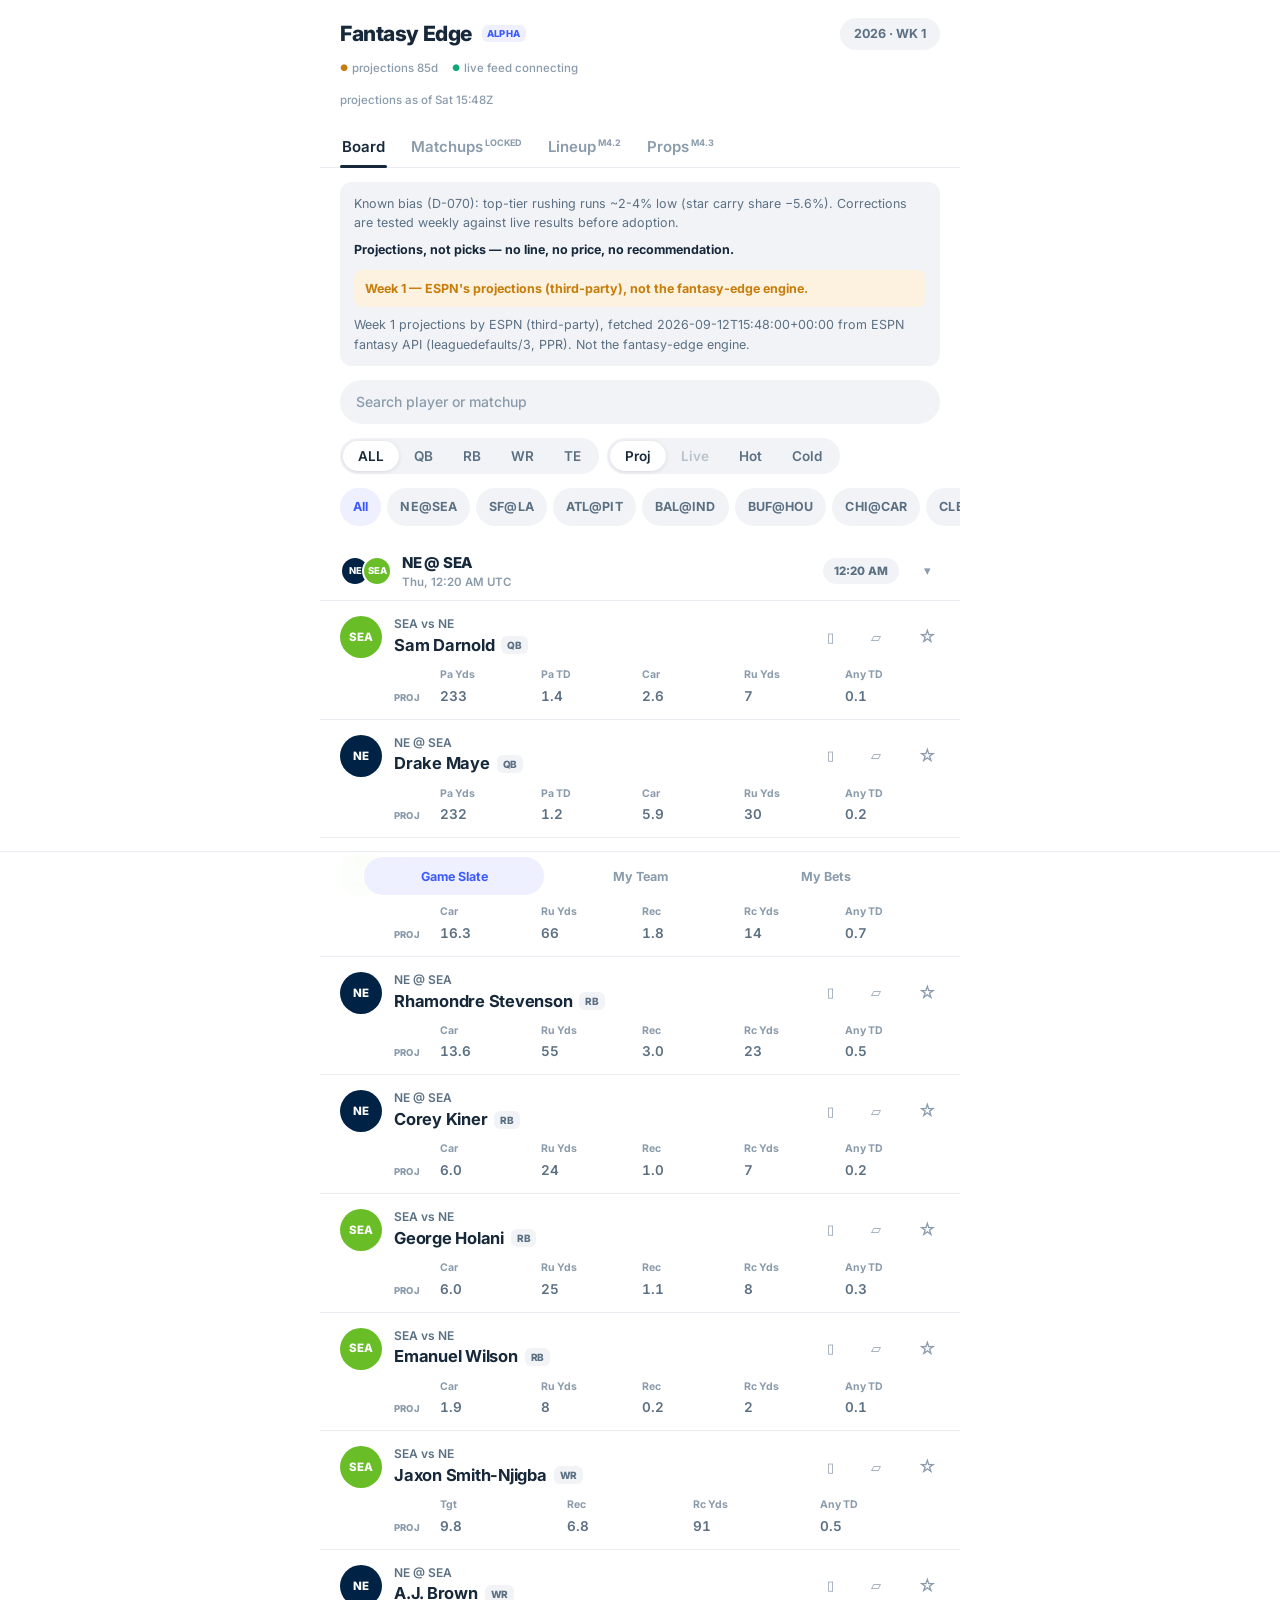
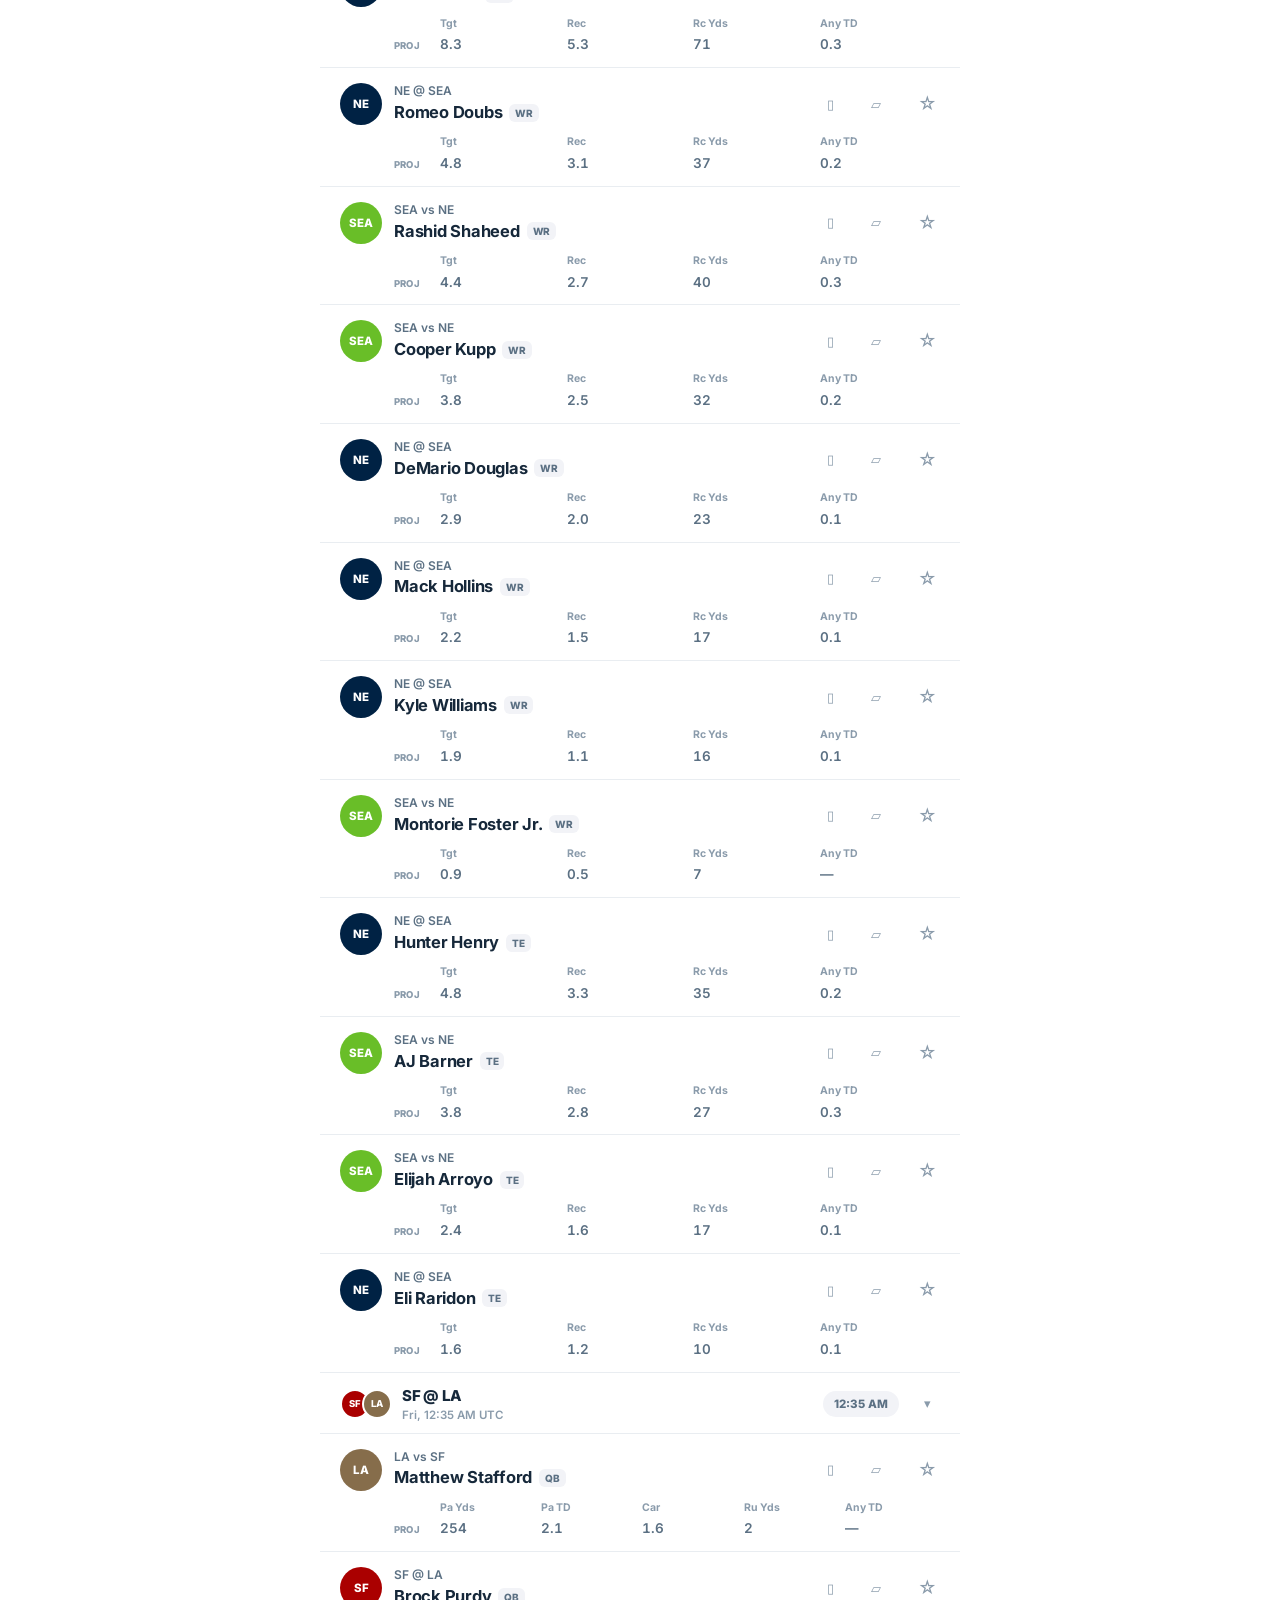
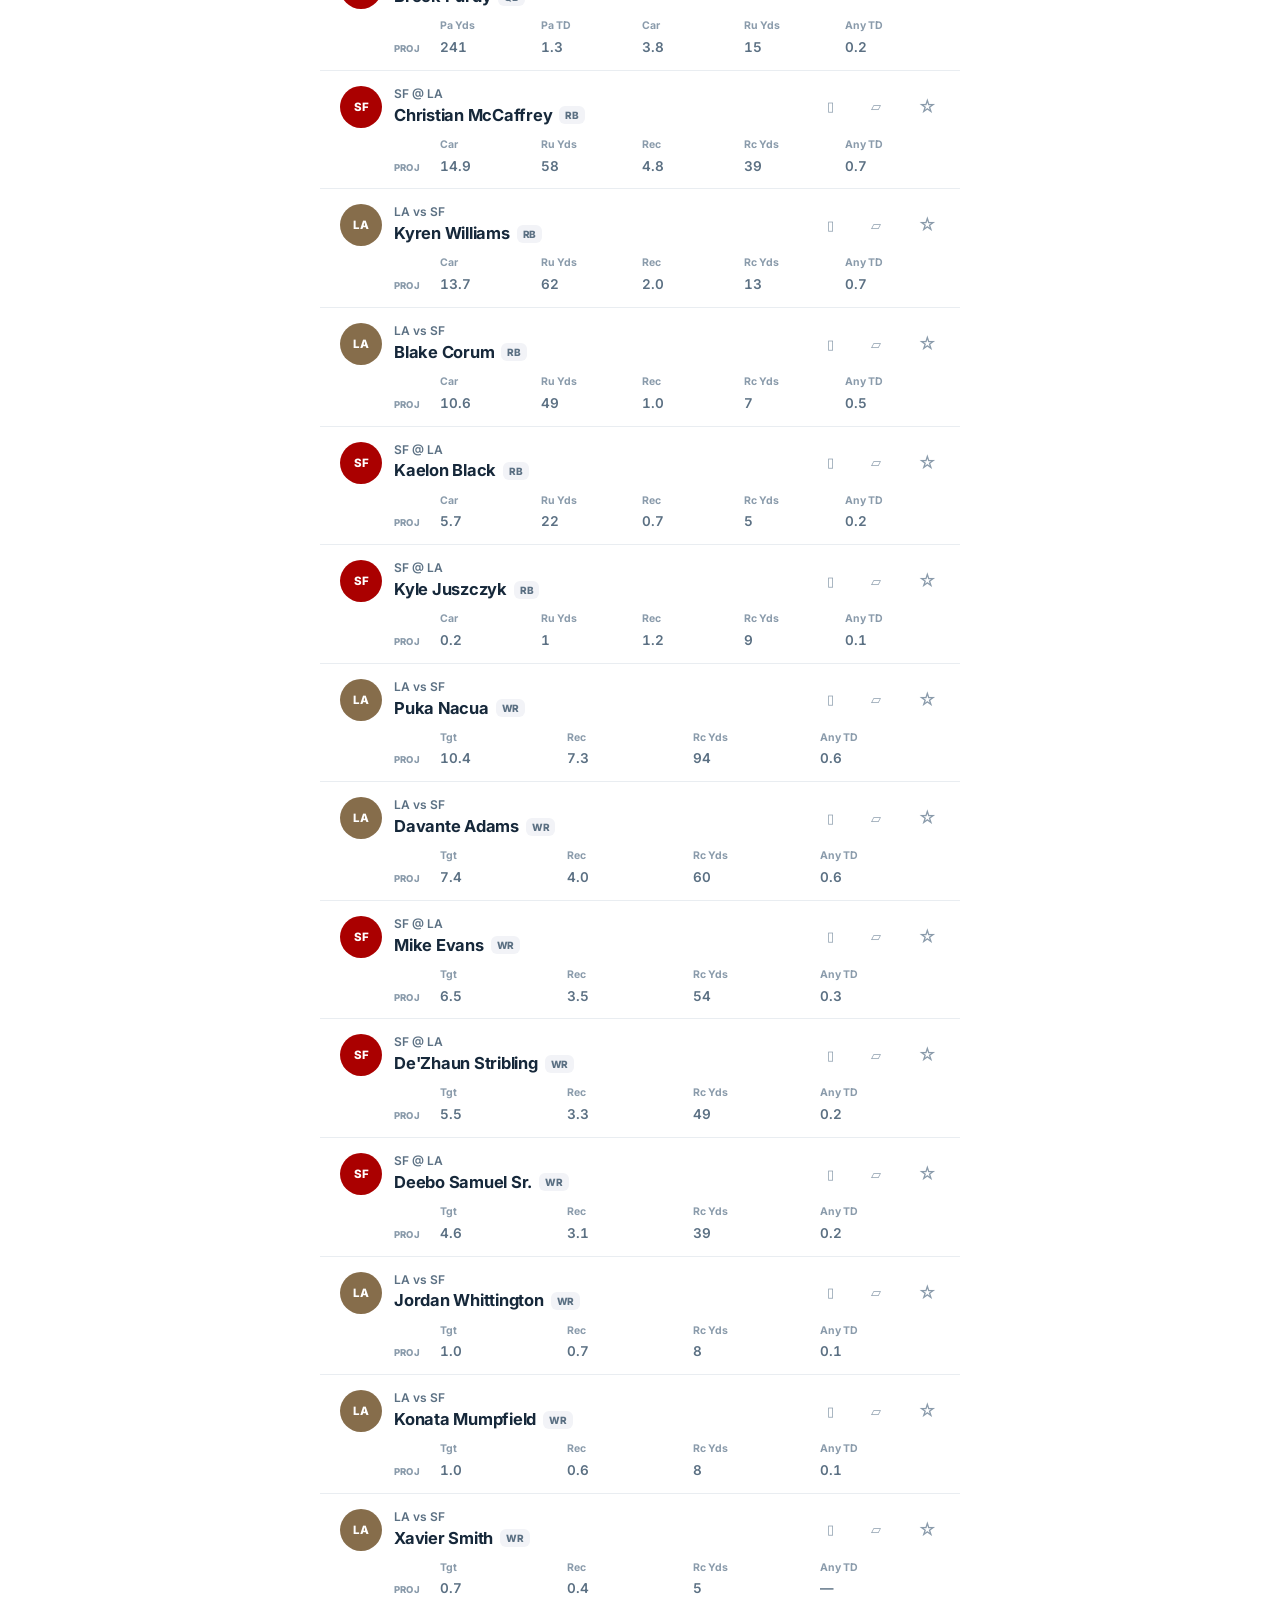
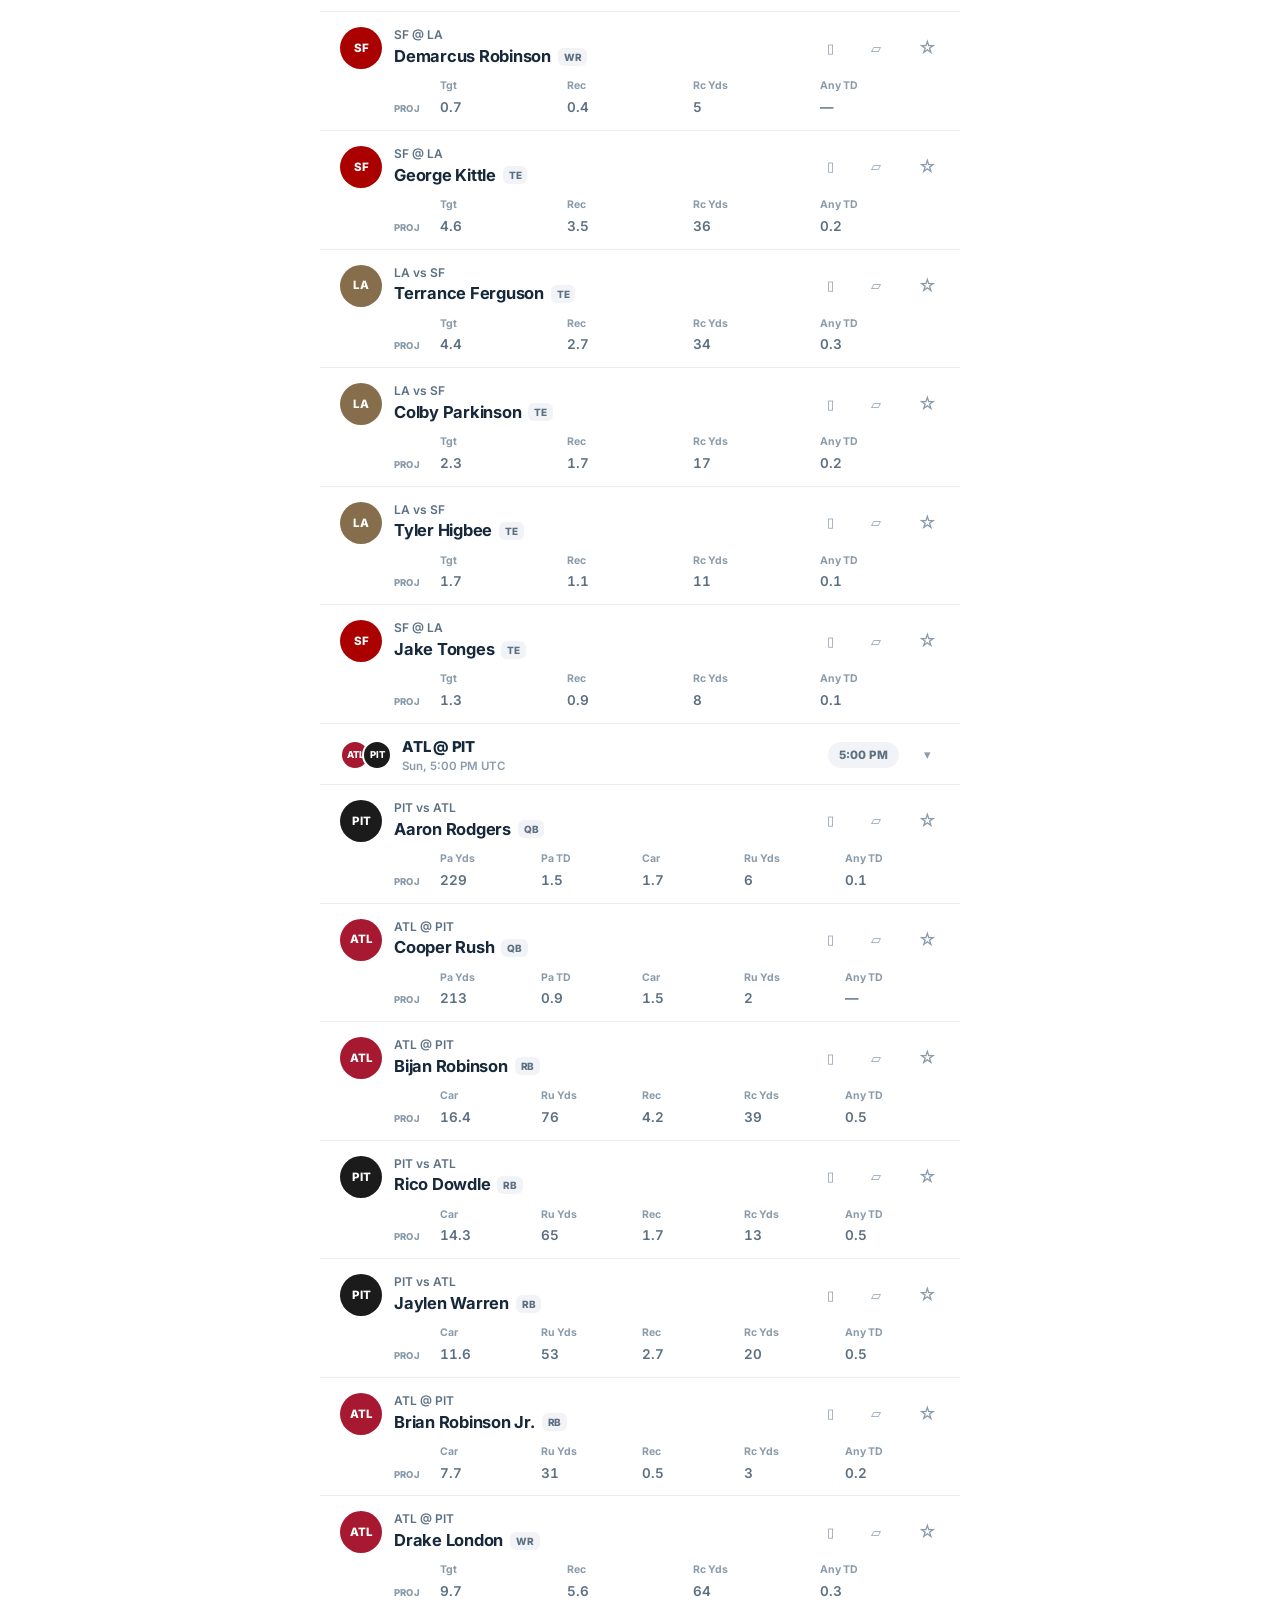
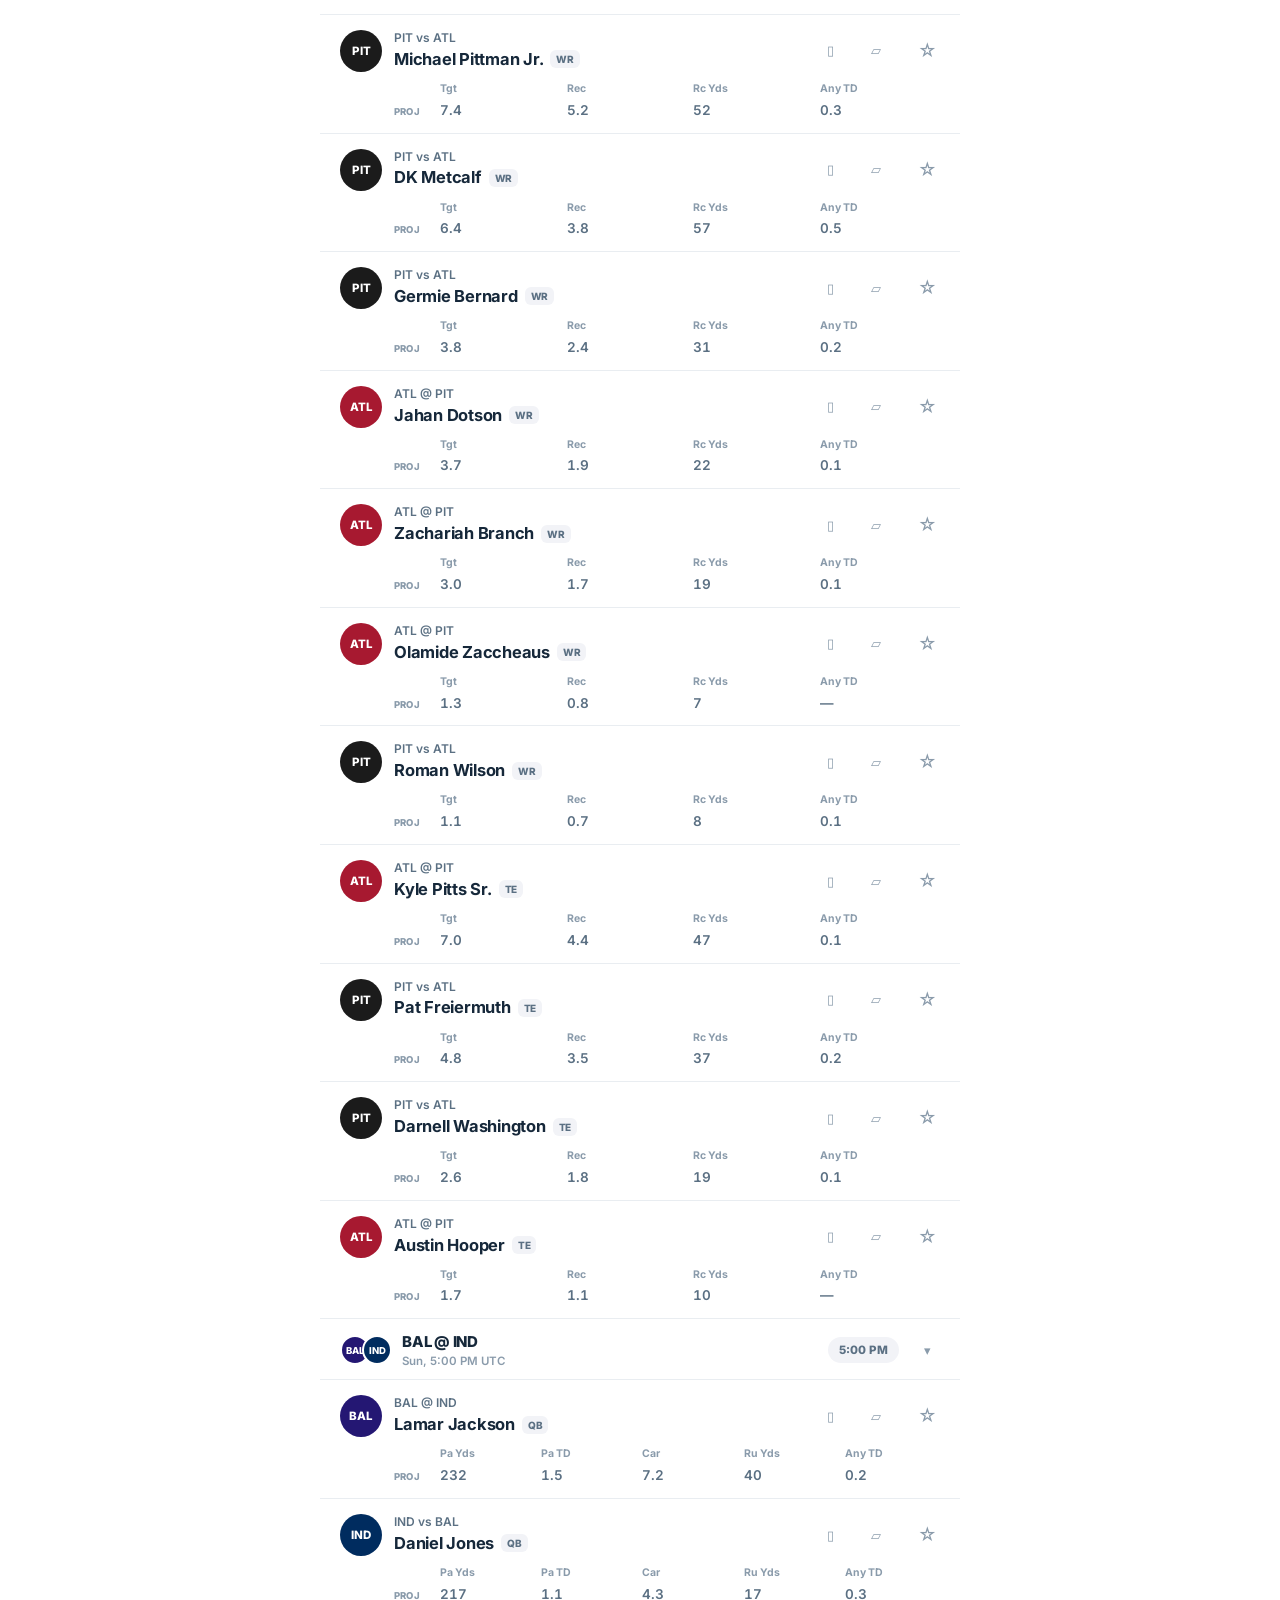
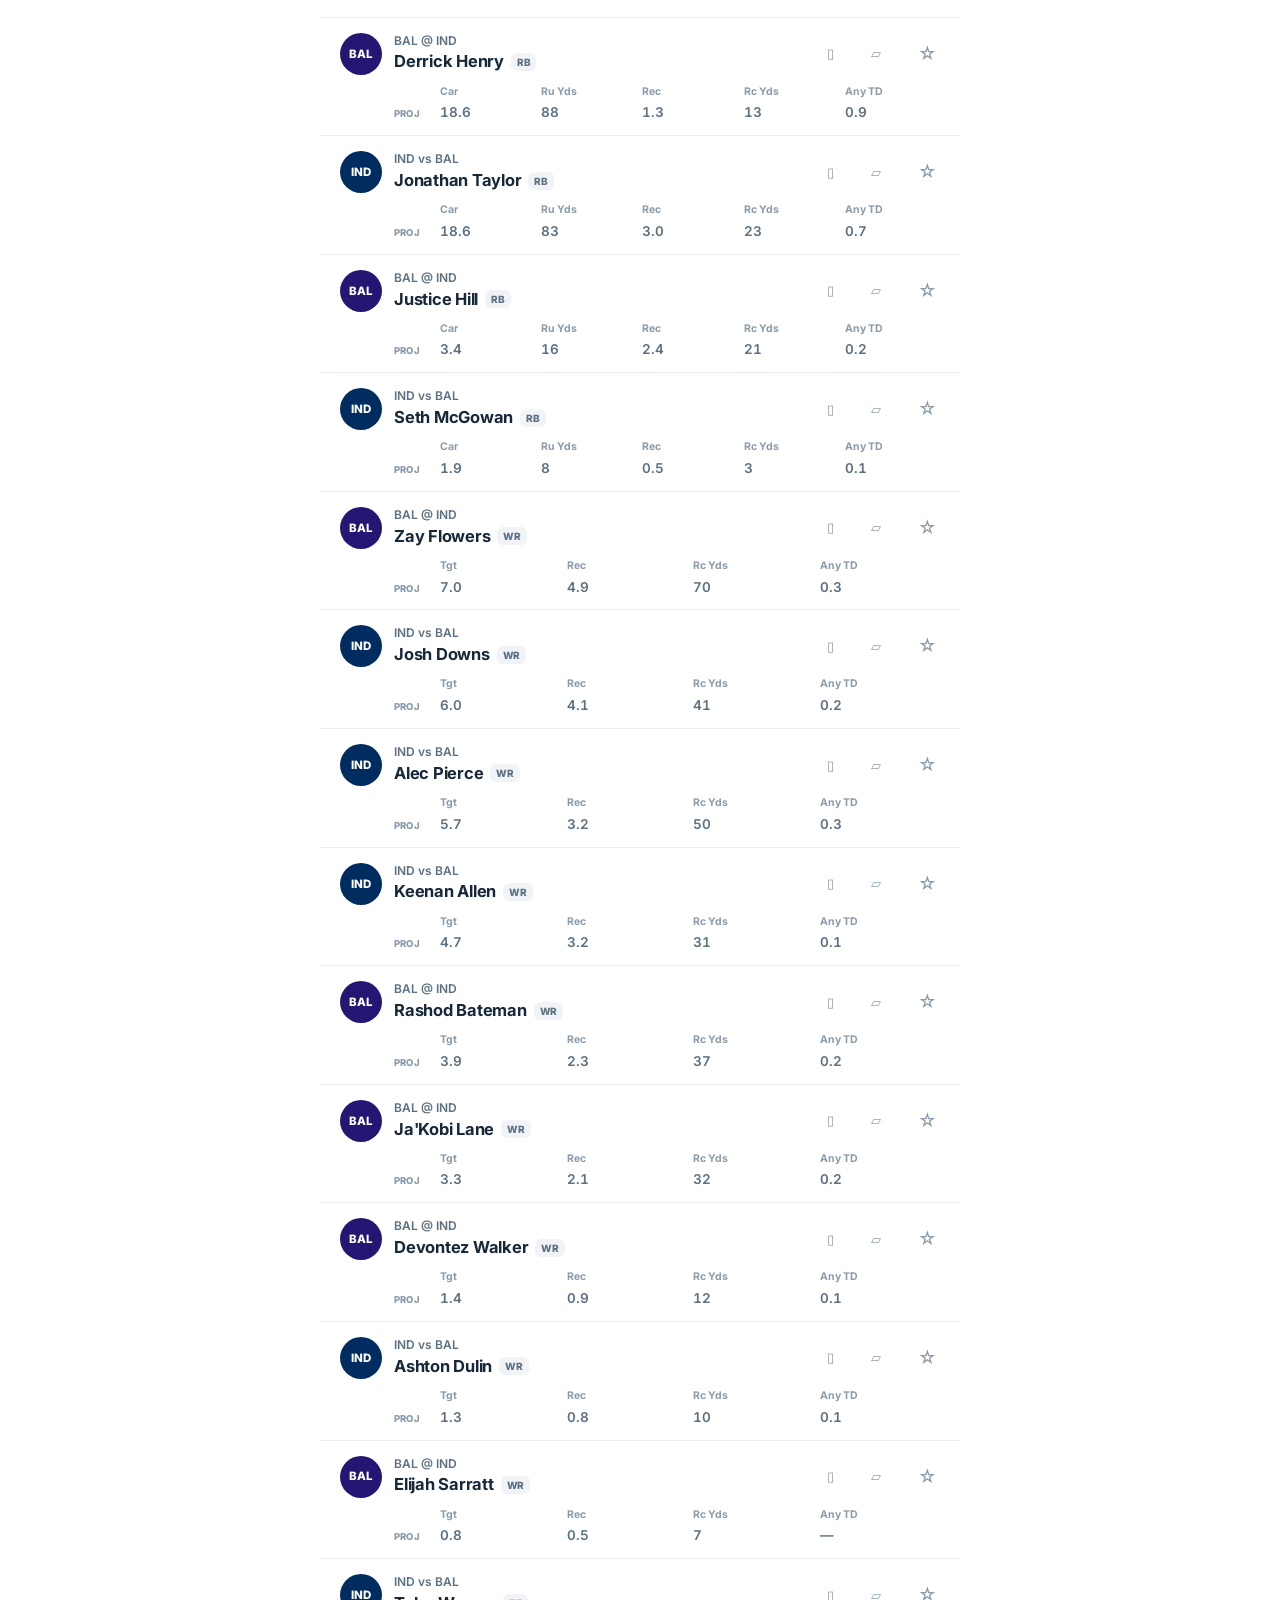
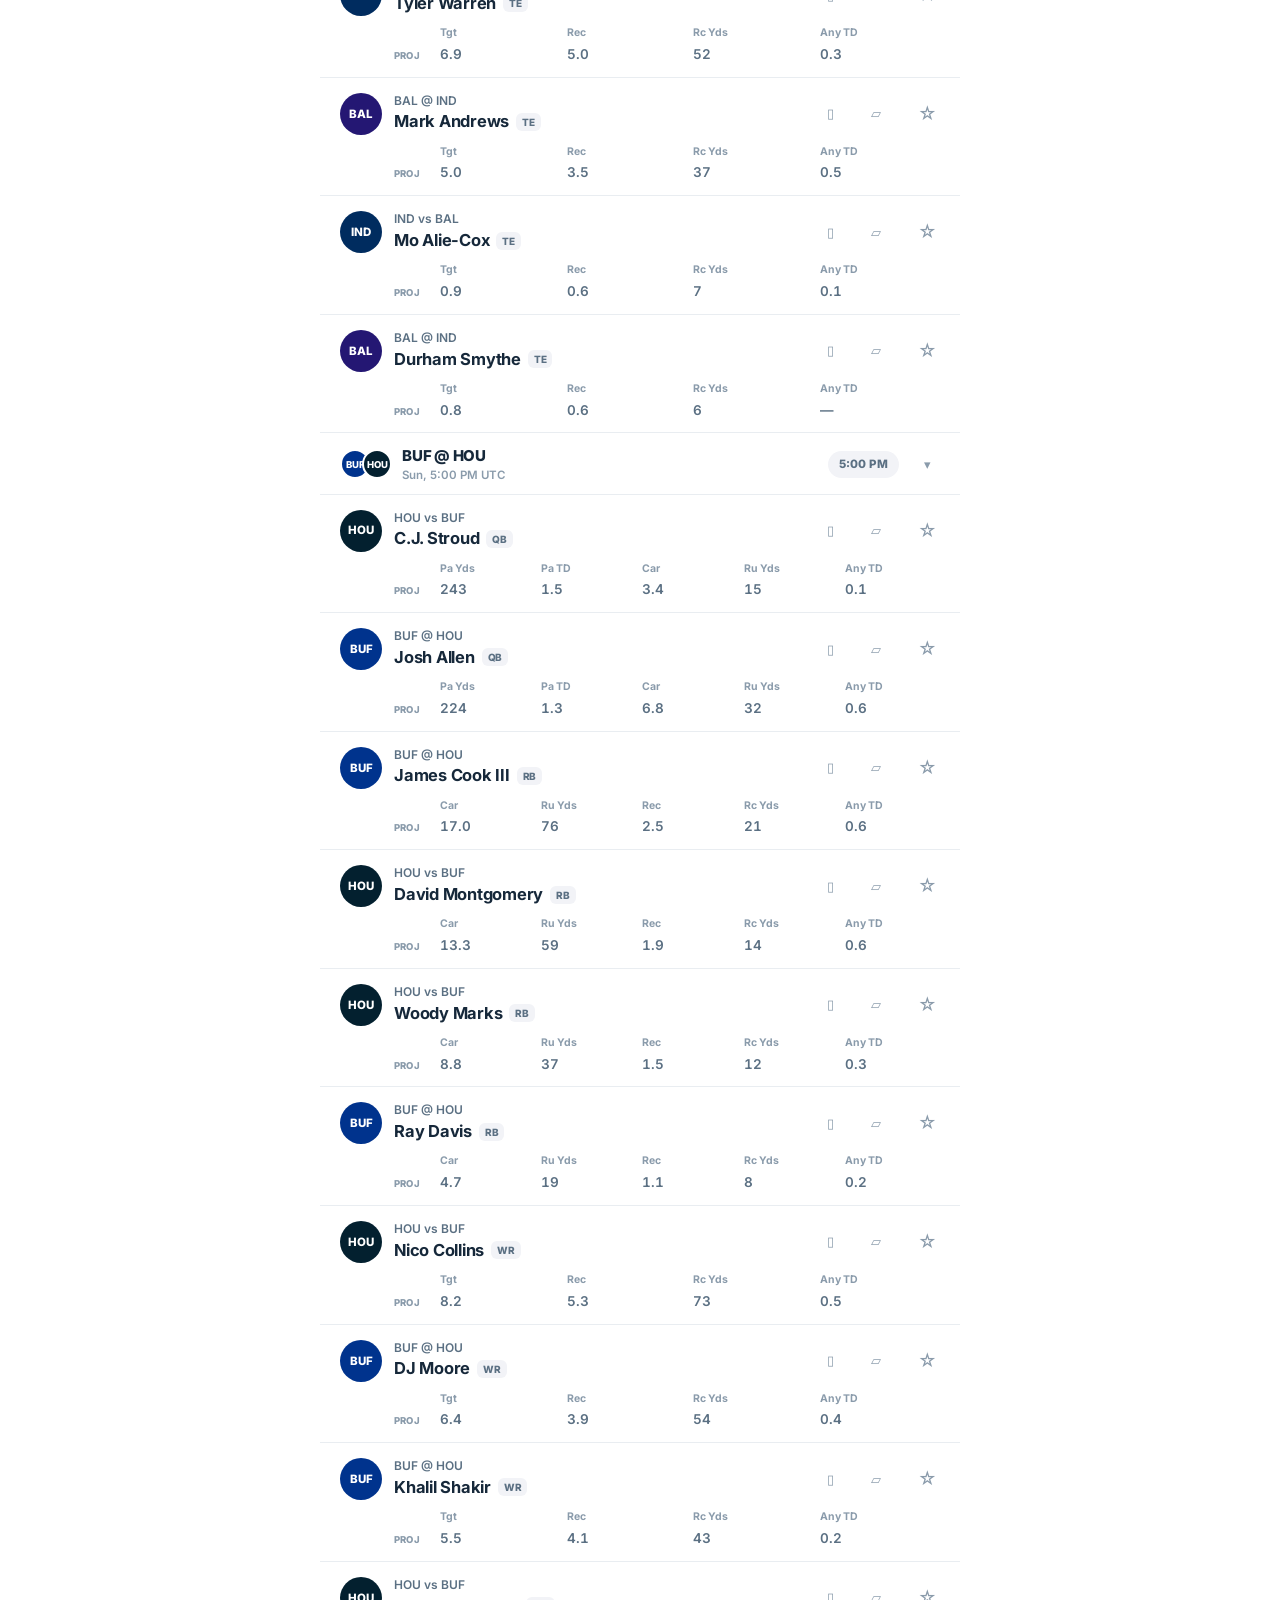
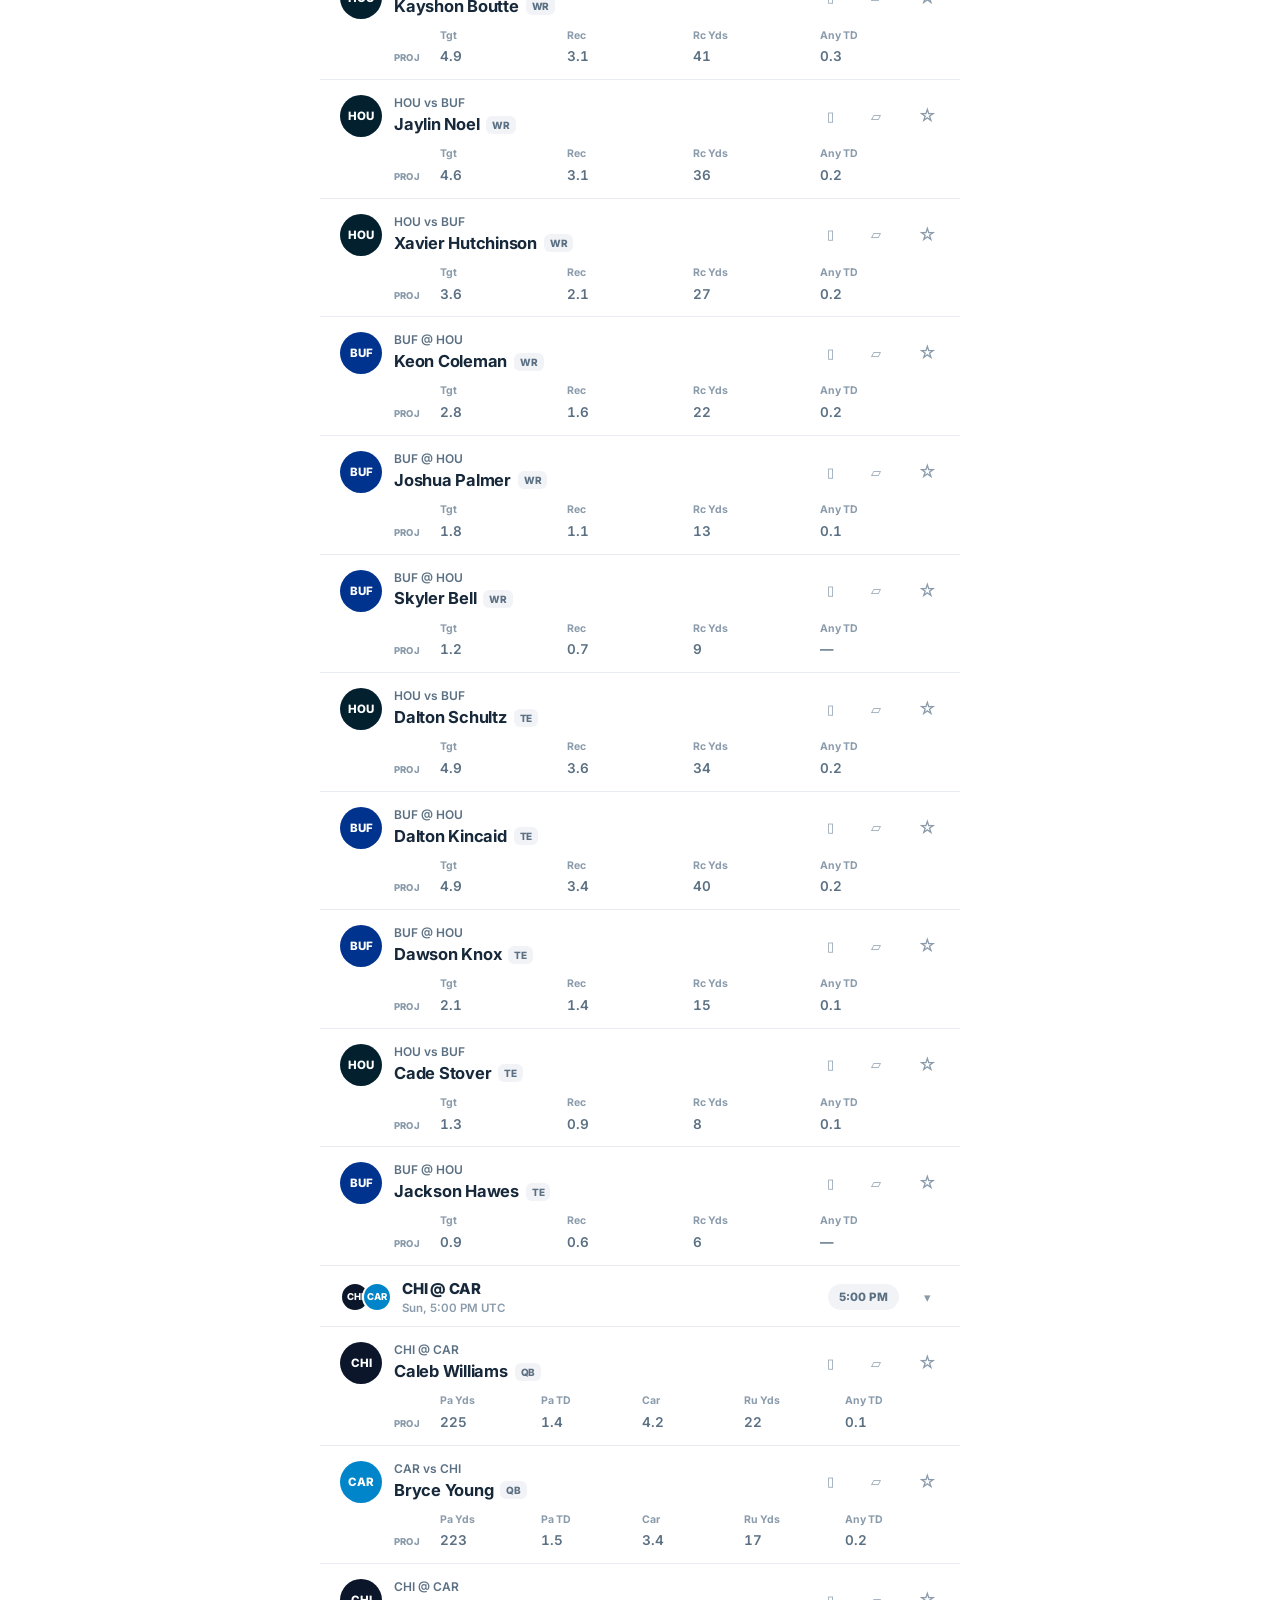
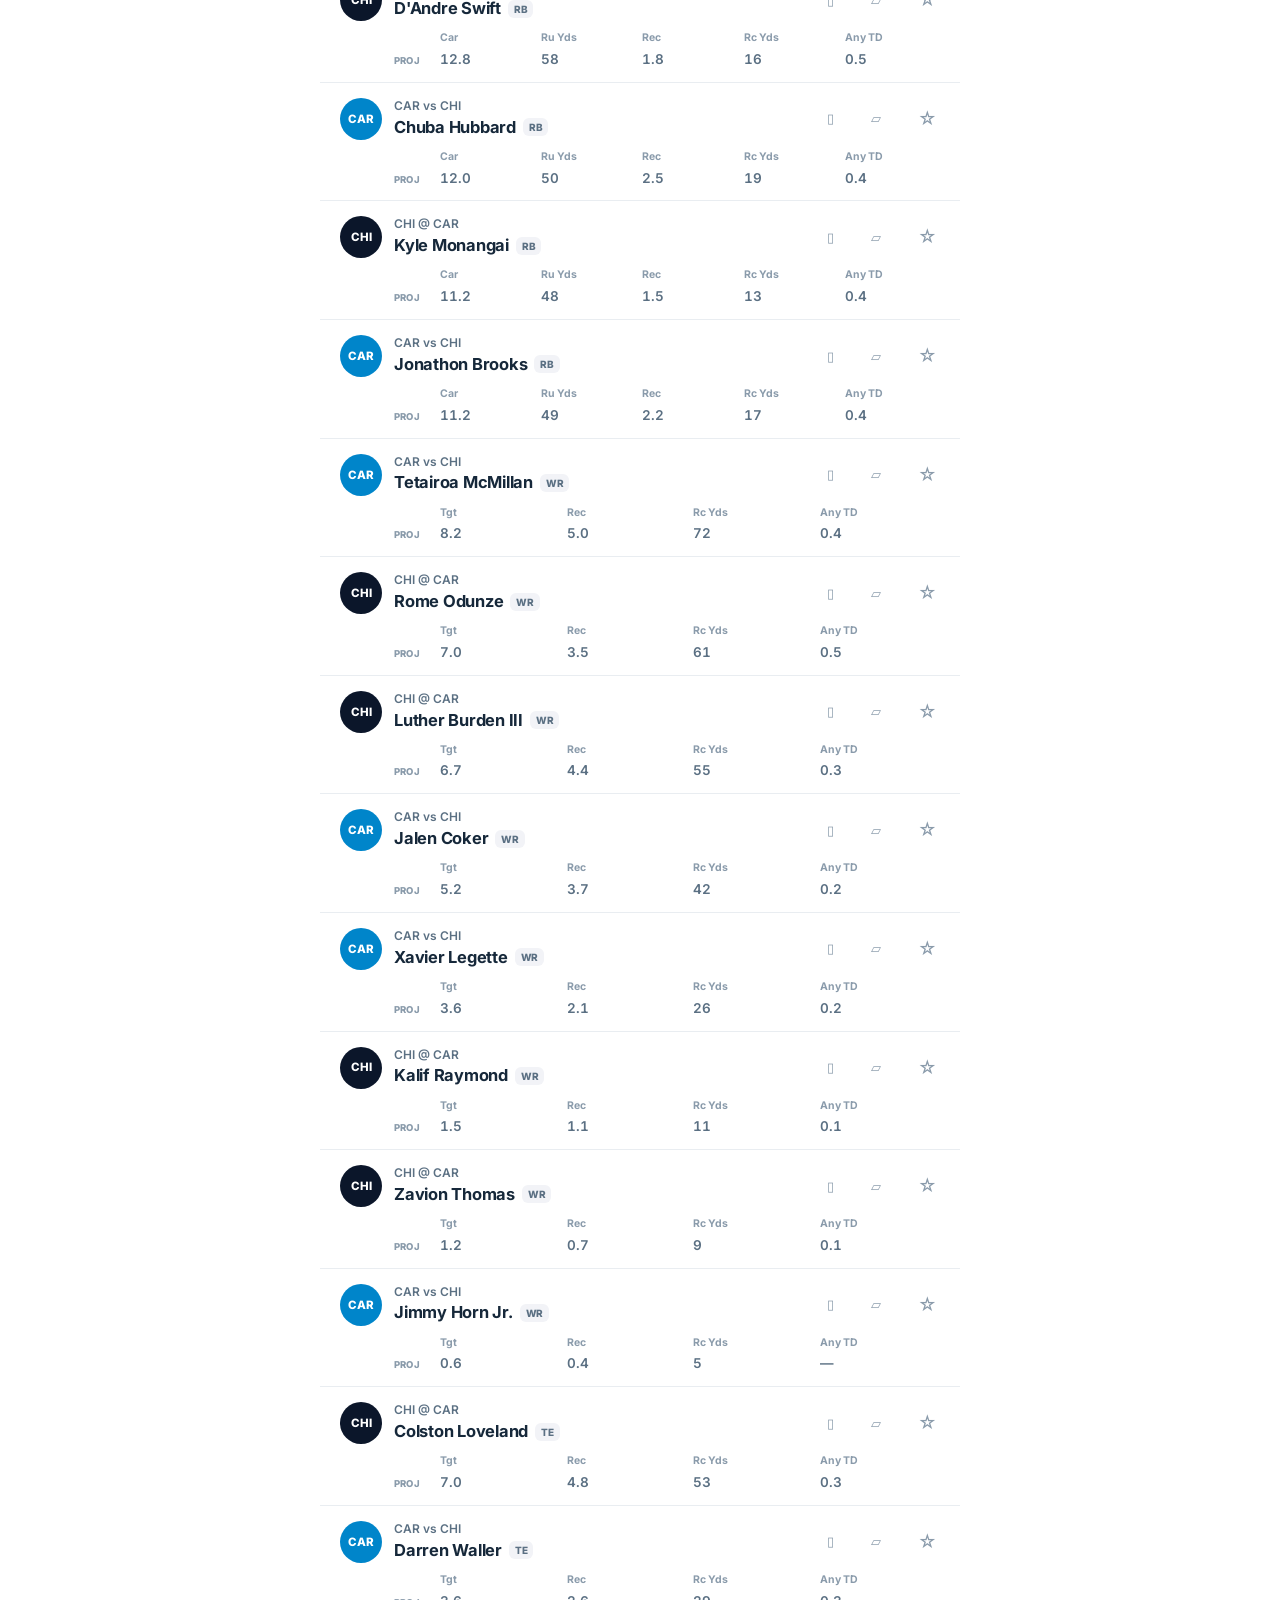
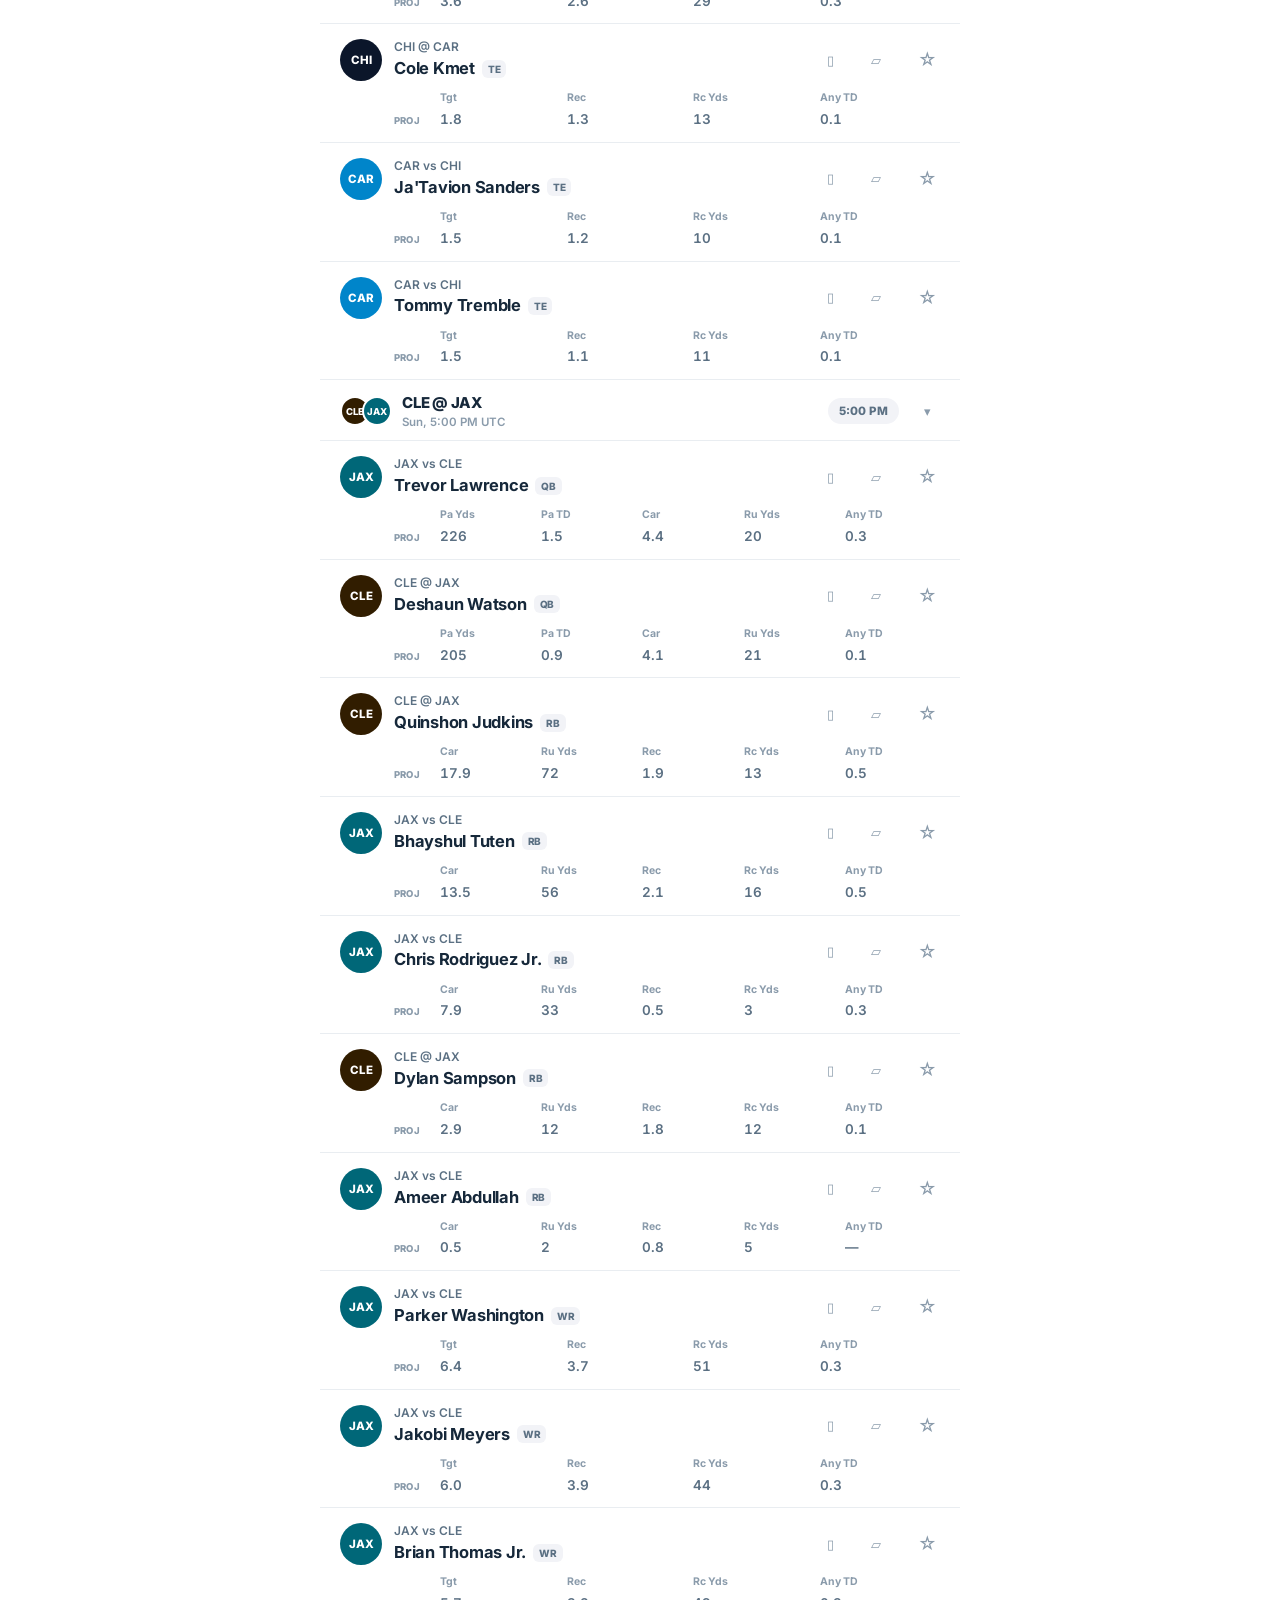
==== commit 8fc9c741: "board: 2026 week 02 (engine) Co-Authored-By: Claude Fable 5 <noreply@anthropic.com>  Claude-Session:" ====
--- a/board/index.html
+++ b/board/index.html
@@ -19,7 +19,9 @@
 
 <header>
   <div class="toprow">
-    <h1>Fantasy Edge</h1>
+    <h1>Fantasy Edge <span class="alpha"
+        title="Alpha: engine-certified projections; interface and features under active development (D-098)"
+        >ALPHA</span></h1>
     <div class="runpill" id="runpill">loading</div>
   </div>
   <div class="fresh" id="fresh"></div>
--- a/board/style.css
+++ b/board/style.css
@@ -28,6 +28,20 @@
 header{padding:18px 20px 6px}
 .toprow{display:flex;align-items:center;justify-content:space-between;gap:10px}
 h1{font-size:21px;font-weight:800;letter-spacing:-.02em}
+/* the product-status label (D-098) — the public board is an explicitly
+   ALPHA product, so the page says so wherever it says its own name, and
+   permanently: never dismissible, never a banner that scrolls away.
+   It rides INSIDE the h1, the way the locked nav's LOCKED/M4.2 tags
+   ride inside their own tabs, so the top row is still the two flex
+   children it always was and nothing else moves. Shape, size and weight
+   are the card tags' (.postag / .qtag); the colour is the board's blue
+   accent rather than the amber warn family, because the label is a fact
+   about the interface, not a warning about the numbers. On a narrow
+   phone the h1 wraps and the pill comes to rest under the title —
+   still beside the name, still on the first thing a reader sees. */
+.alpha{display:inline-block;vertical-align:4px;margin-left:6px;font-size:9.5px;font-weight:800;
+letter-spacing:.05em;color:var(--blue);background:var(--bluebg);border-radius:6px;padding:2px 5px;
+white-space:nowrap}
 .runpill{background:var(--pillbg);border-radius:999px;padding:7px 14px;font-size:12.5px;font-weight:700;color:var(--sub);flex-shrink:0}
 .runpill .ld{color:var(--live)}
 .fresh{display:flex;gap:14px;margin-top:10px;font-size:11.5px;color:var(--faint);font-weight:500;flex-wrap:wrap}
@@ -40,6 +54,11 @@
    latch, and it clears itself on the next poll that answers. The red
    `.bad` rule this replaced is deleted rather than left behind. */
 .fresh .stall{color:var(--warn);font-weight:600}
+/* the projection snapshot's "as of" stamp (D-083) — the same muted
+   family as the source stamps beside it, on a row of its own inside
+   the same flex line. No dot: the stamps above already carry the
+   ageing signal, and this one names a time, not a health. */
+.fresh .asof{flex-basis:100%;margin-top:2px}
 
 /* banners — persistent, never dismissible */
 .banner{padding:11px 20px;font-size:12.5px;font-weight:700;line-height:1.5;border-bottom:1px solid var(--divider)}
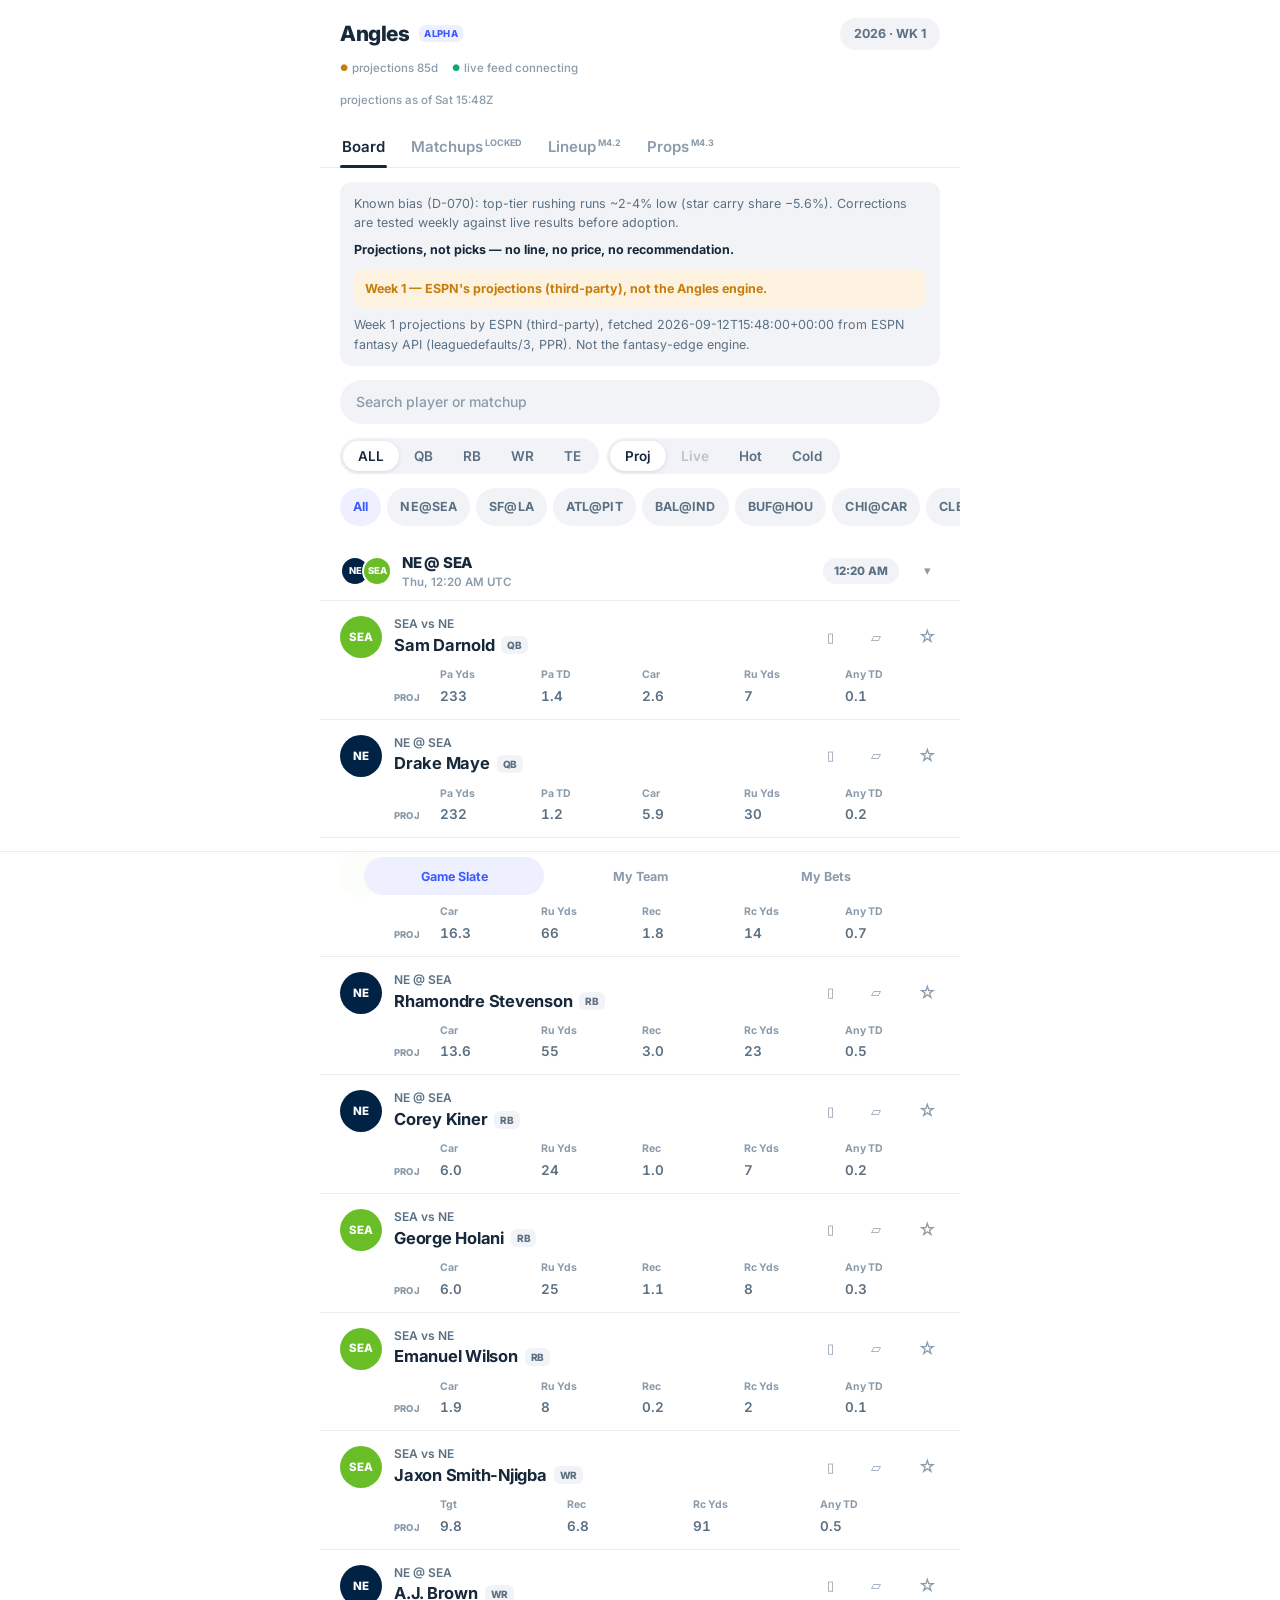
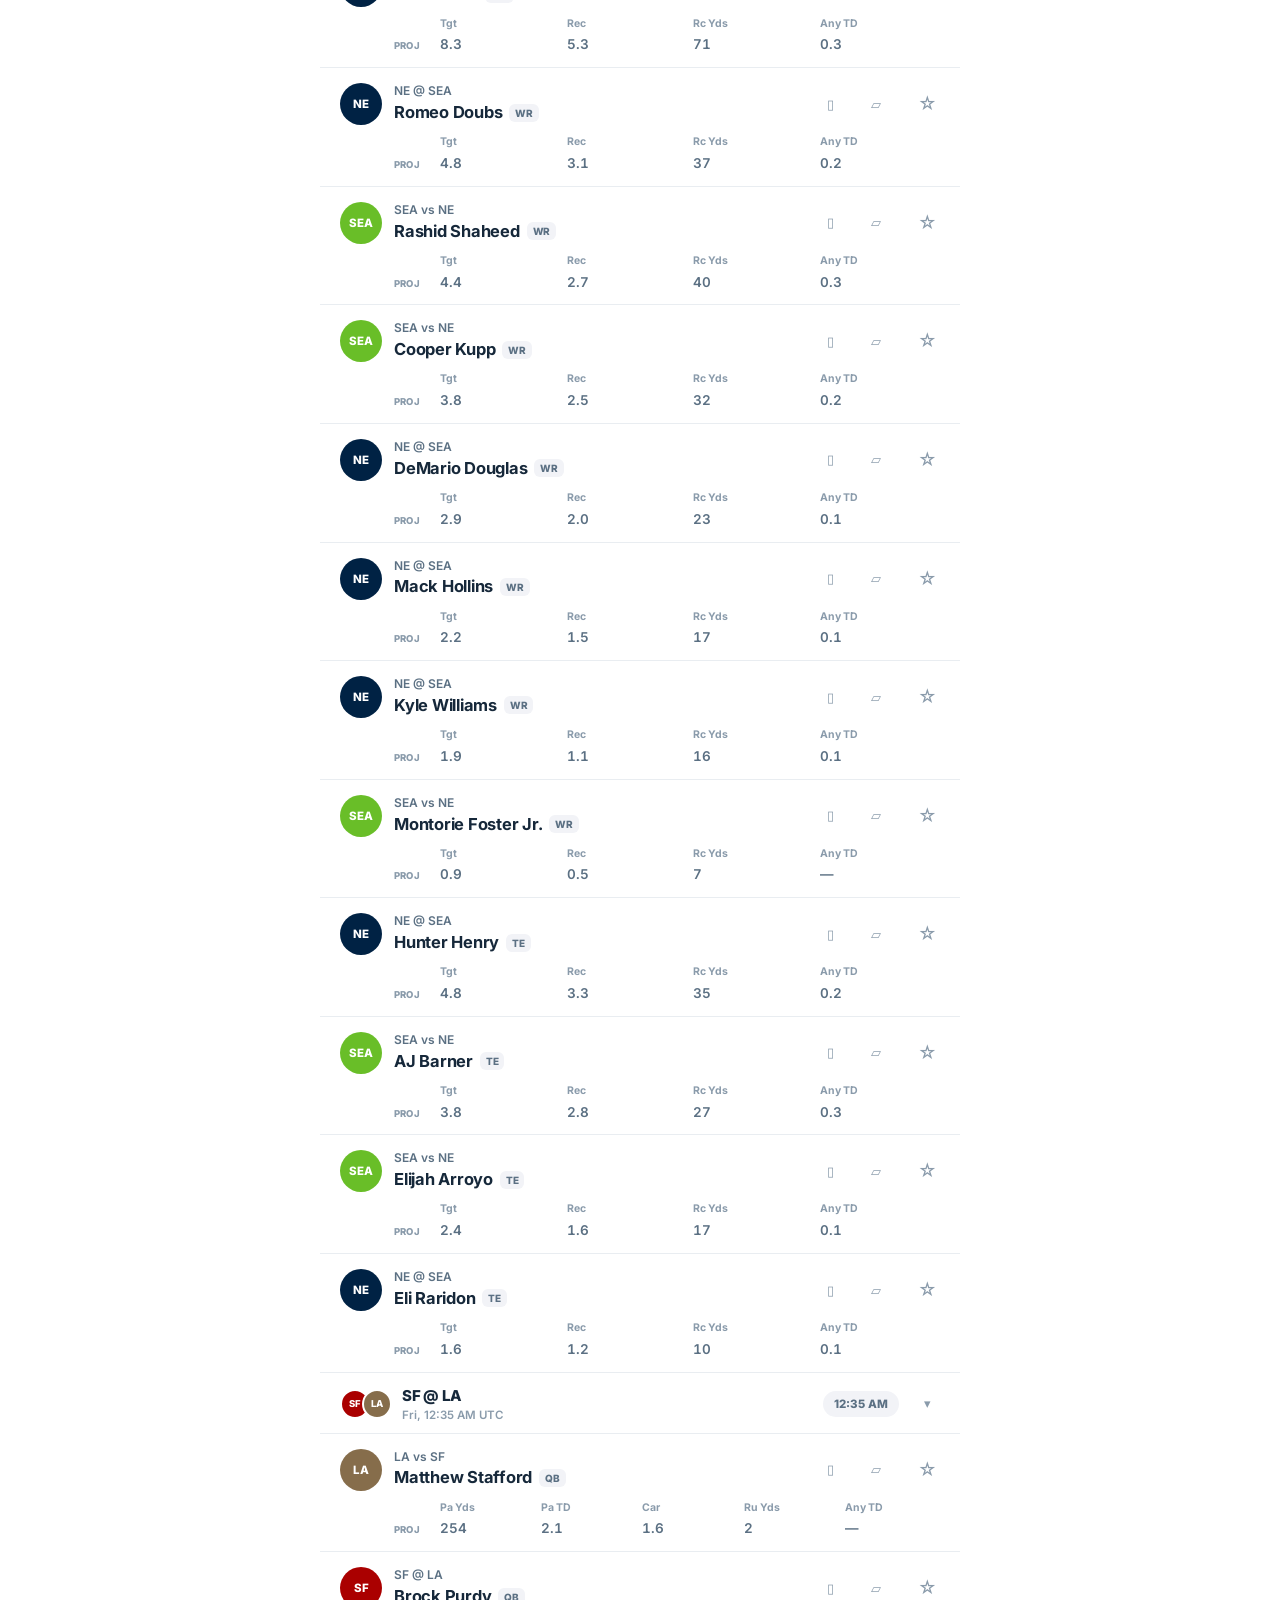
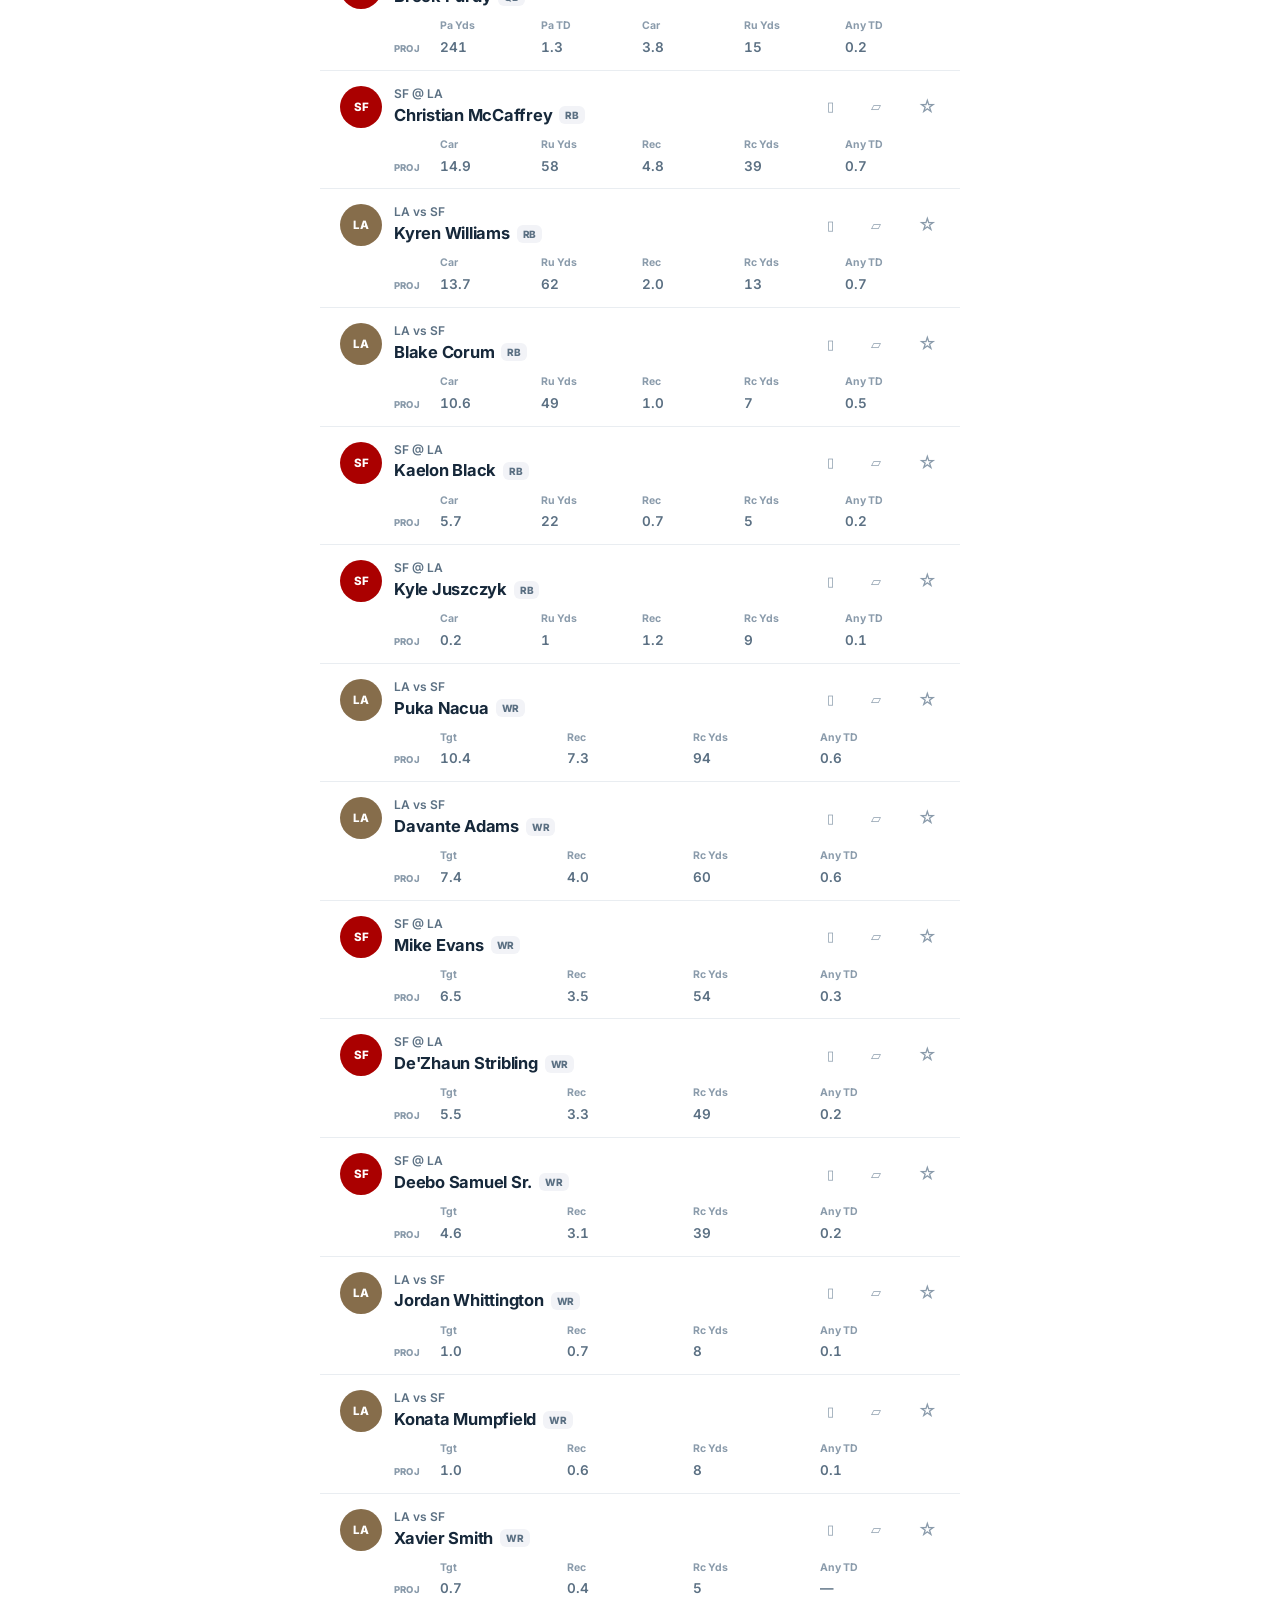
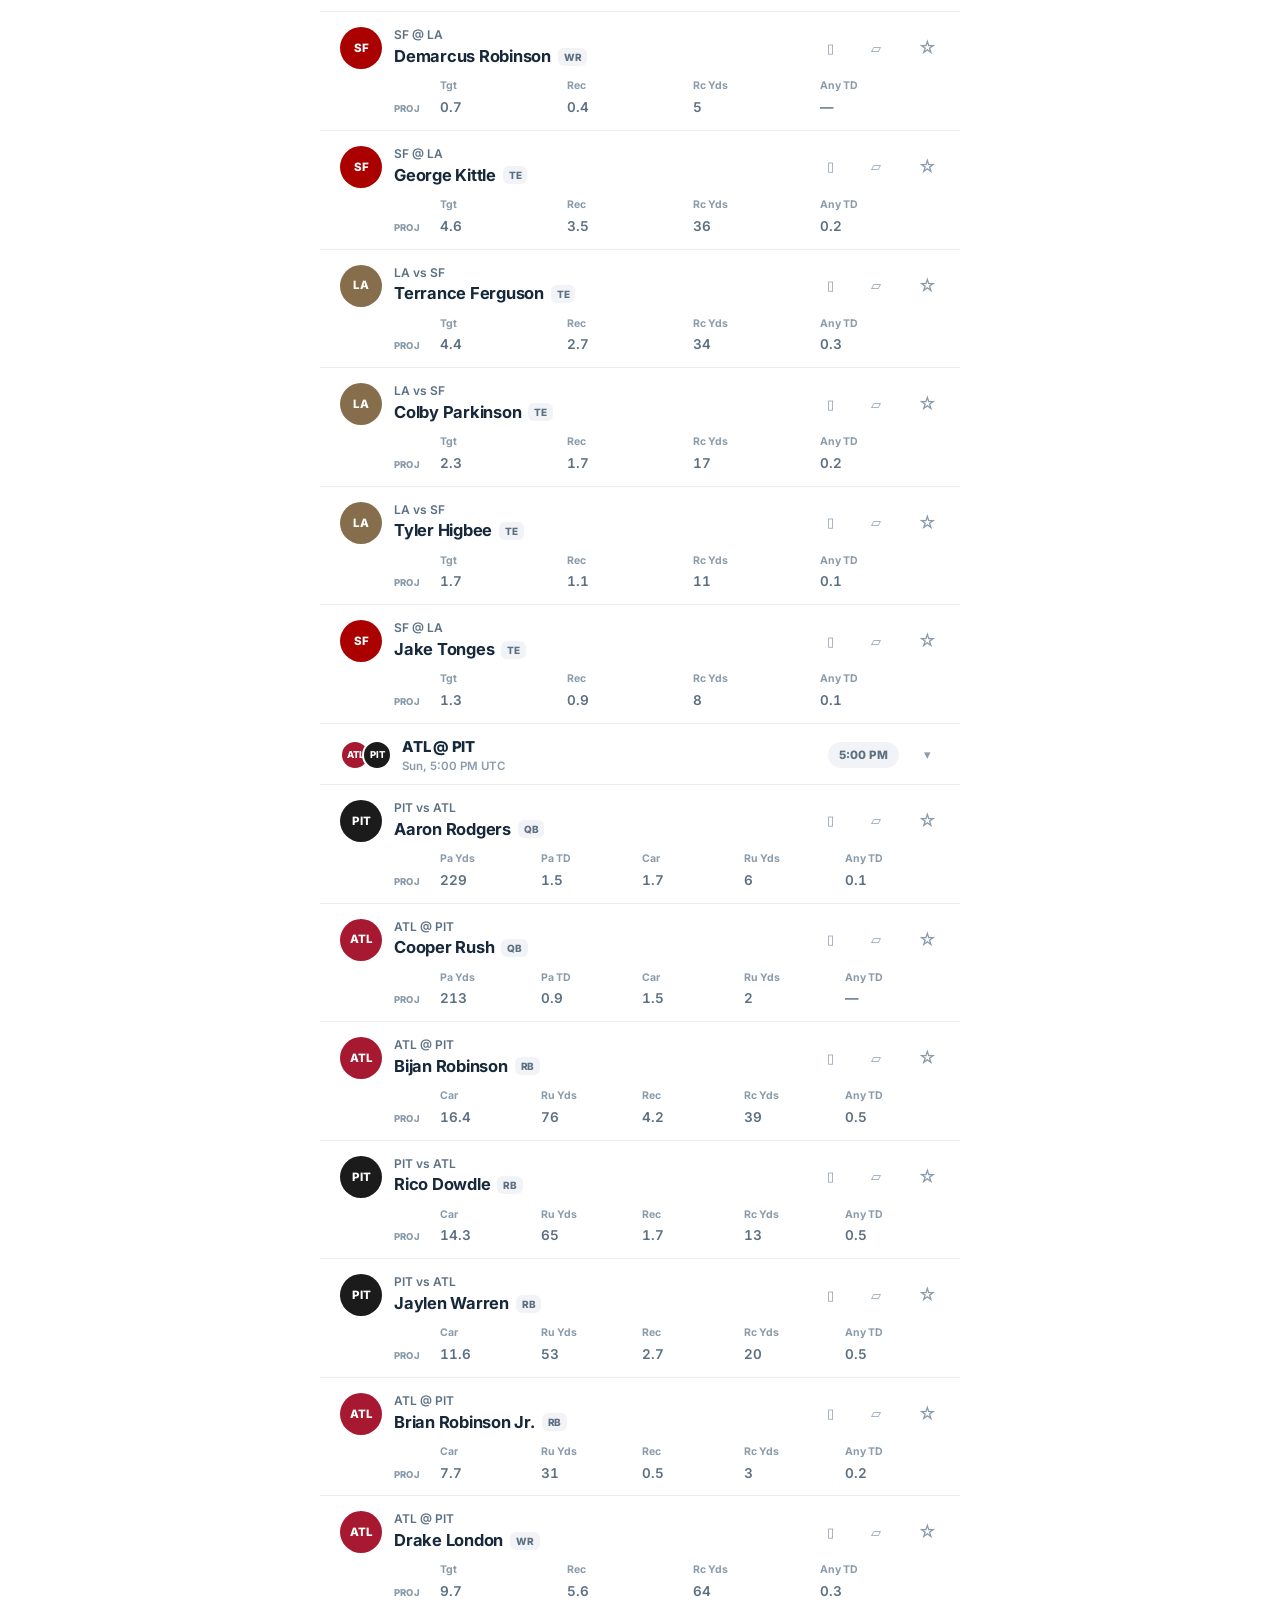
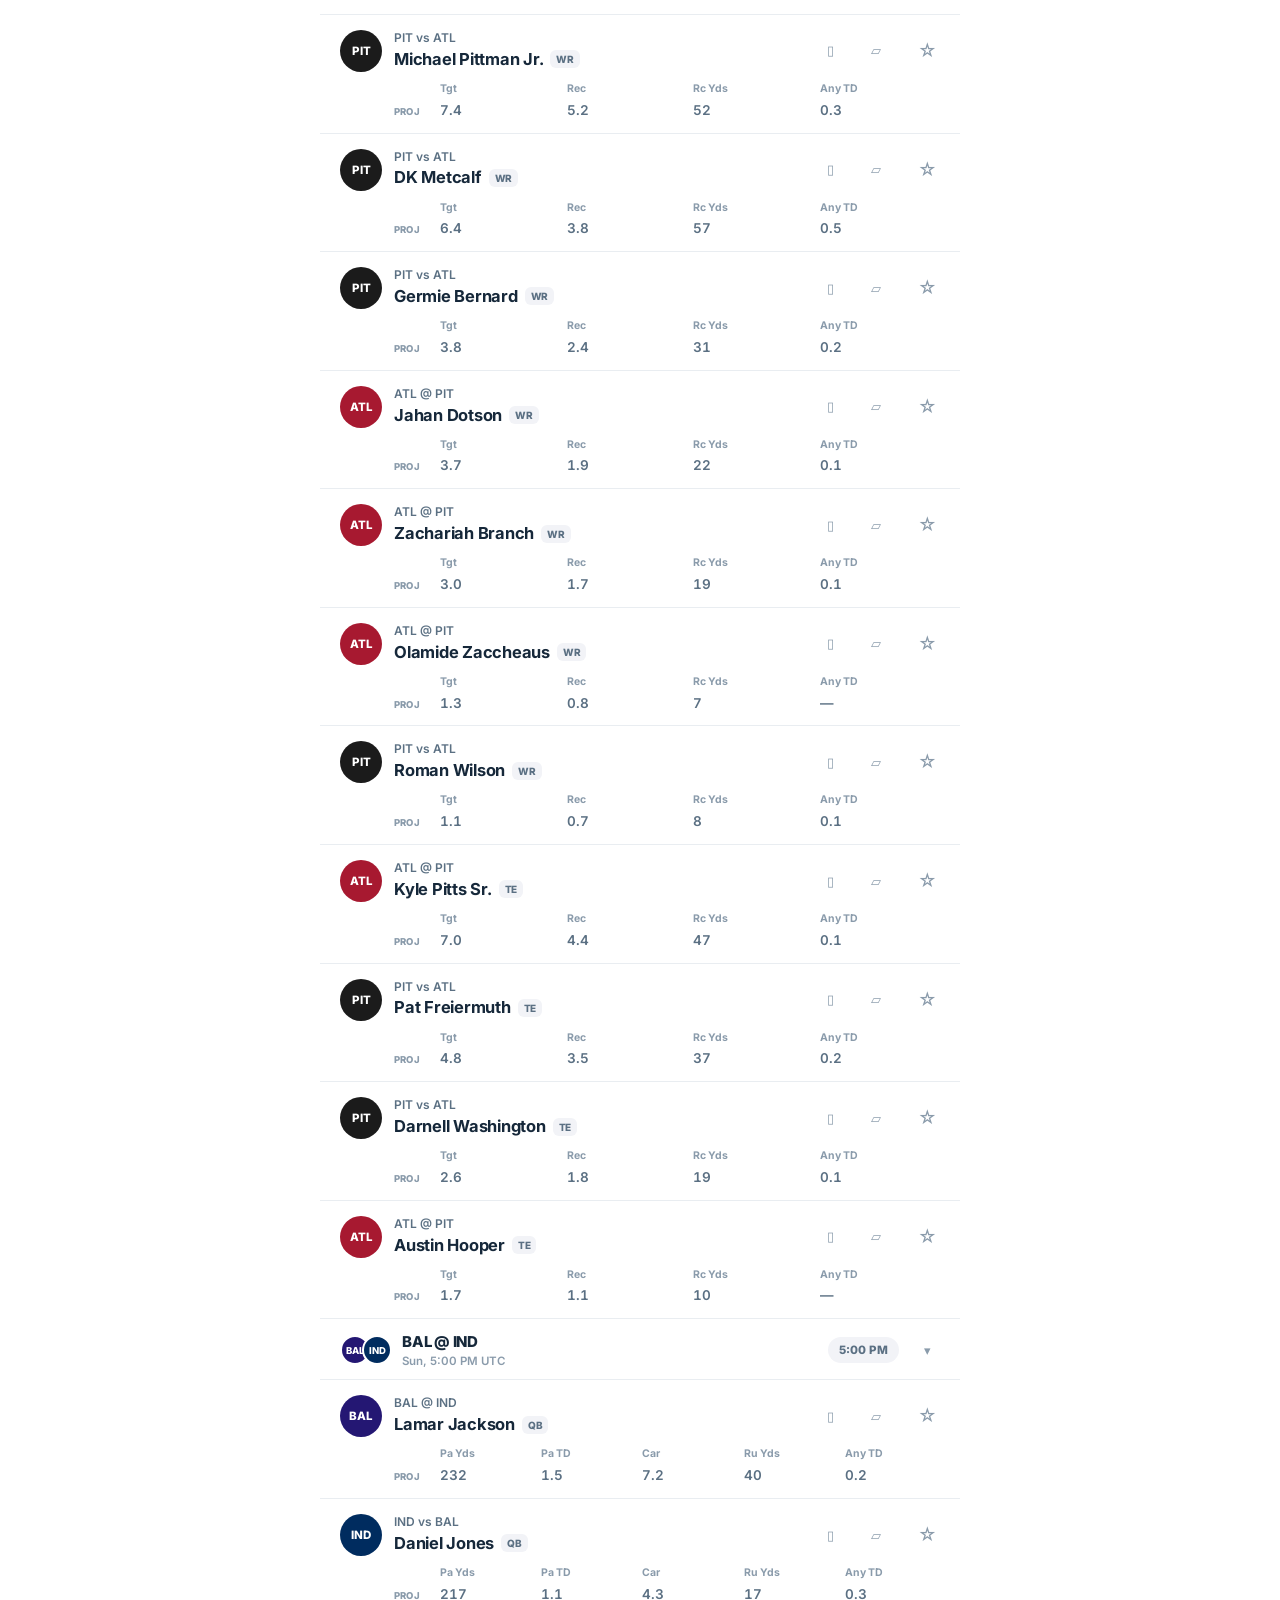
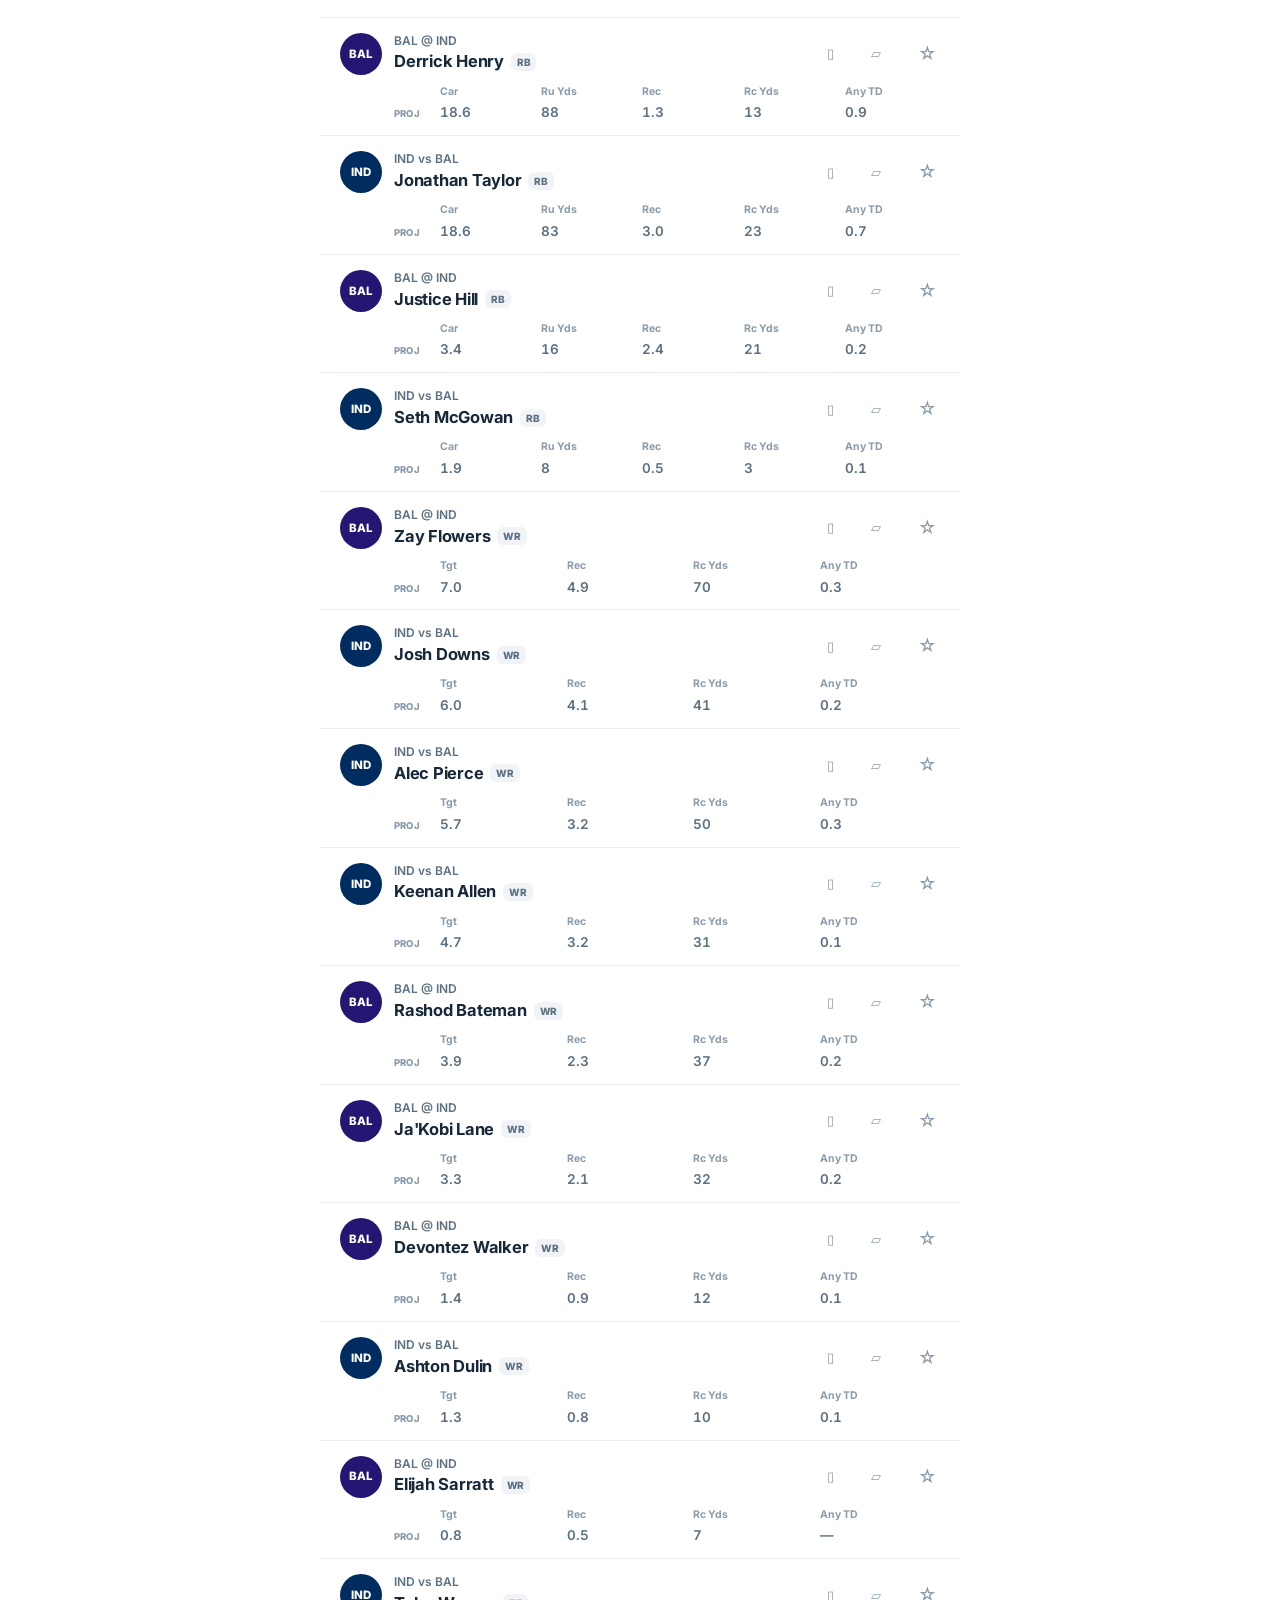
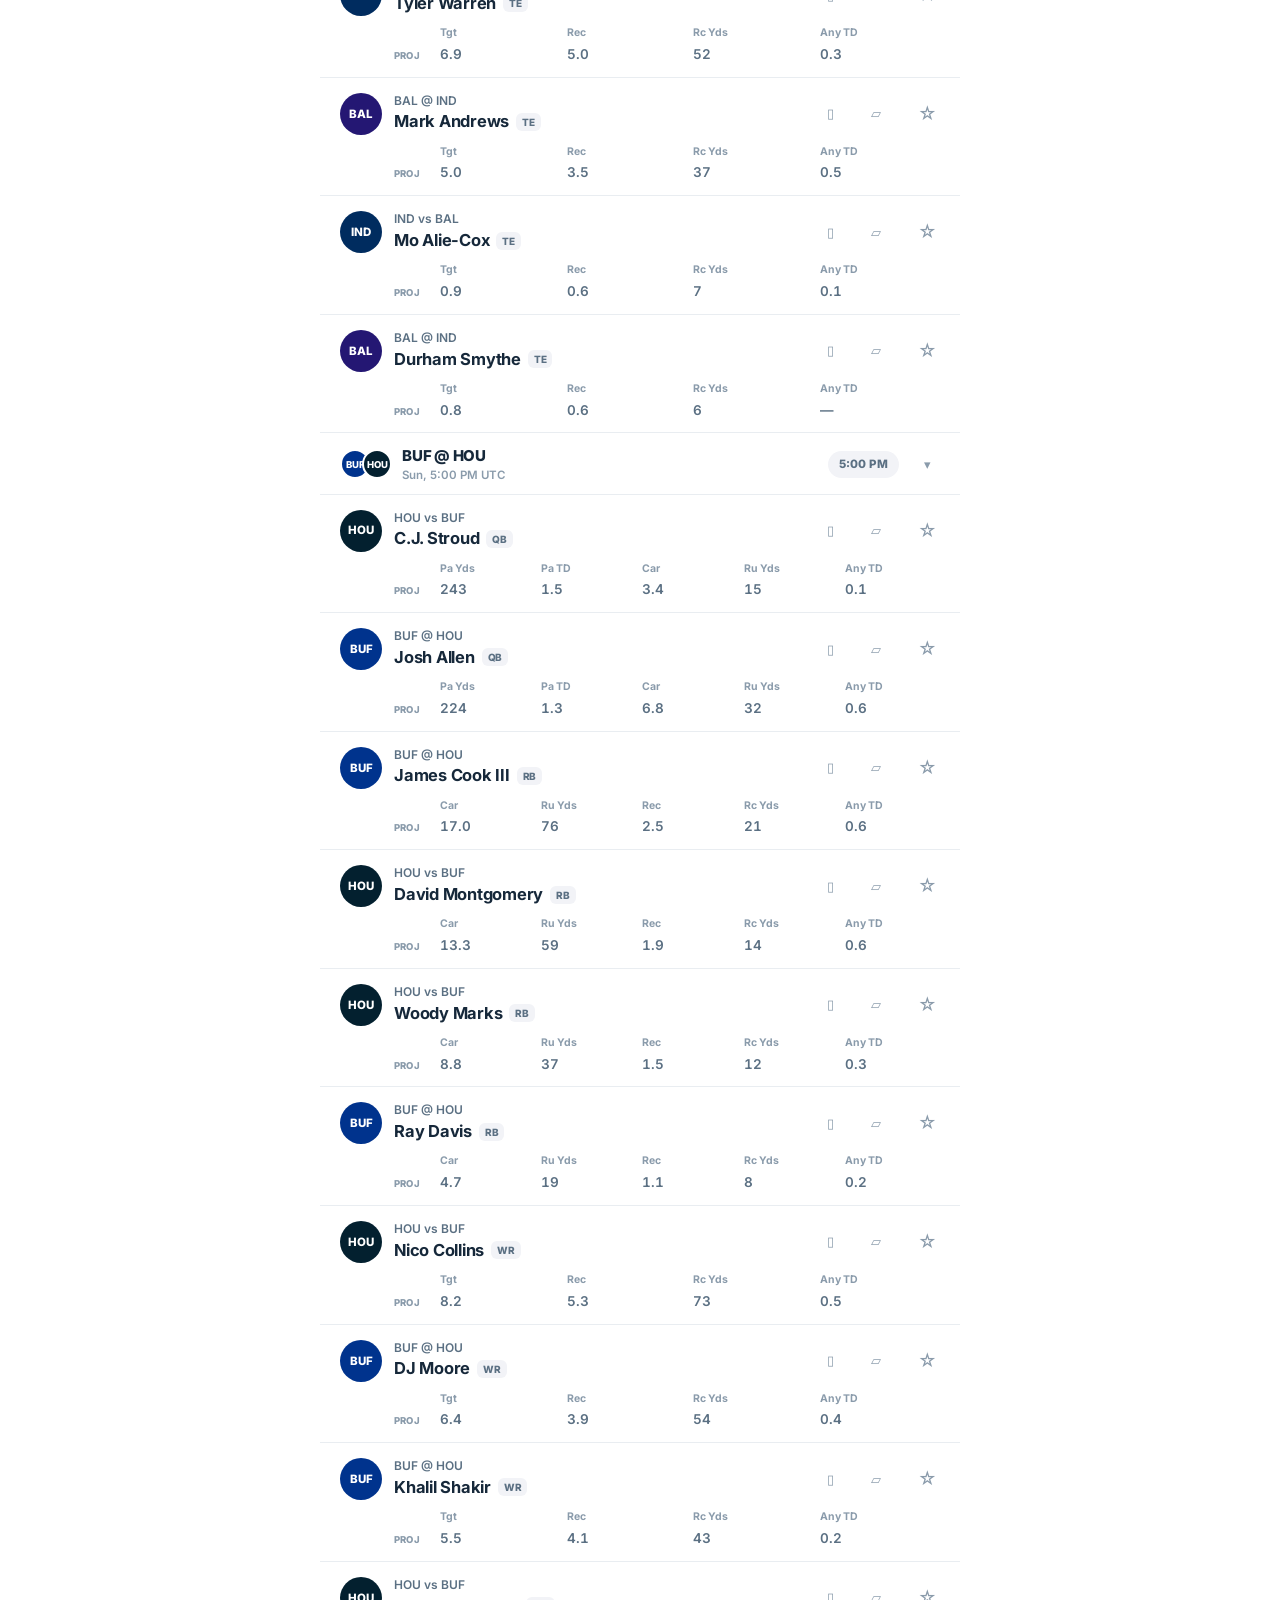
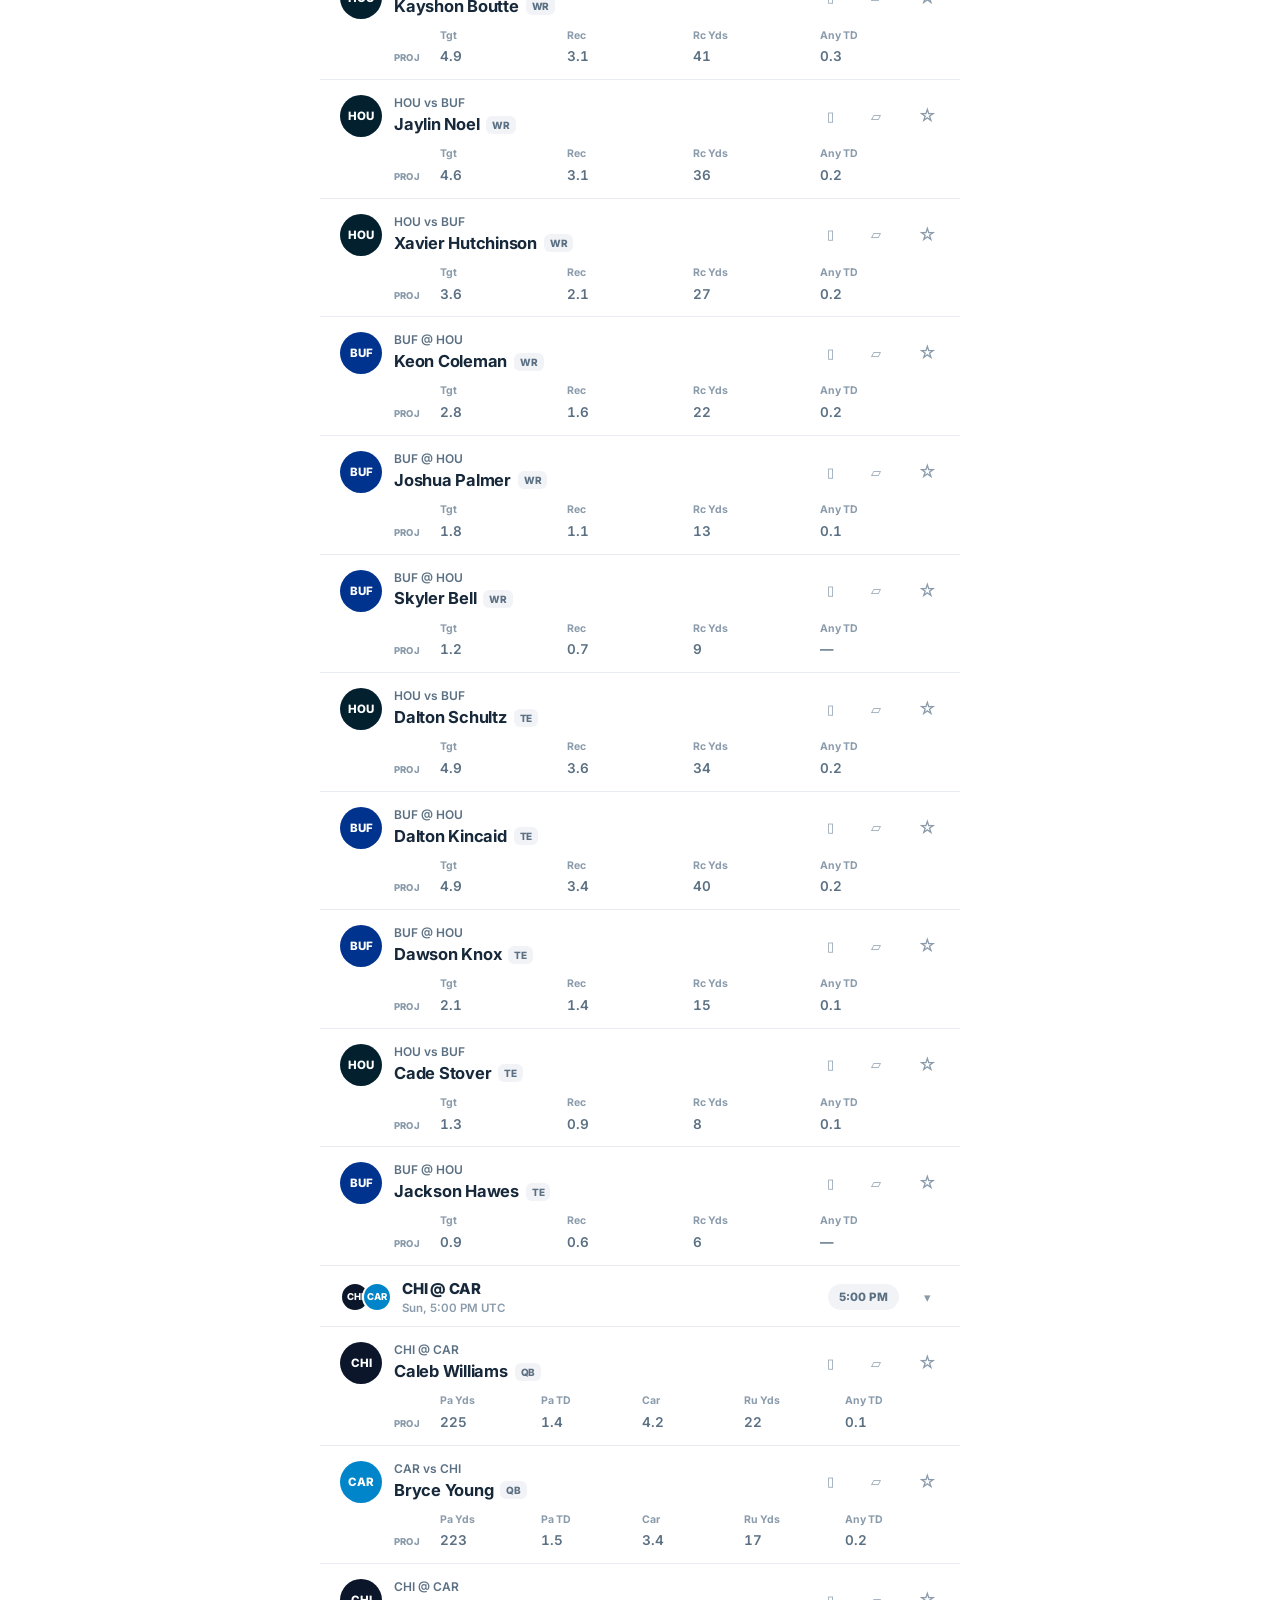
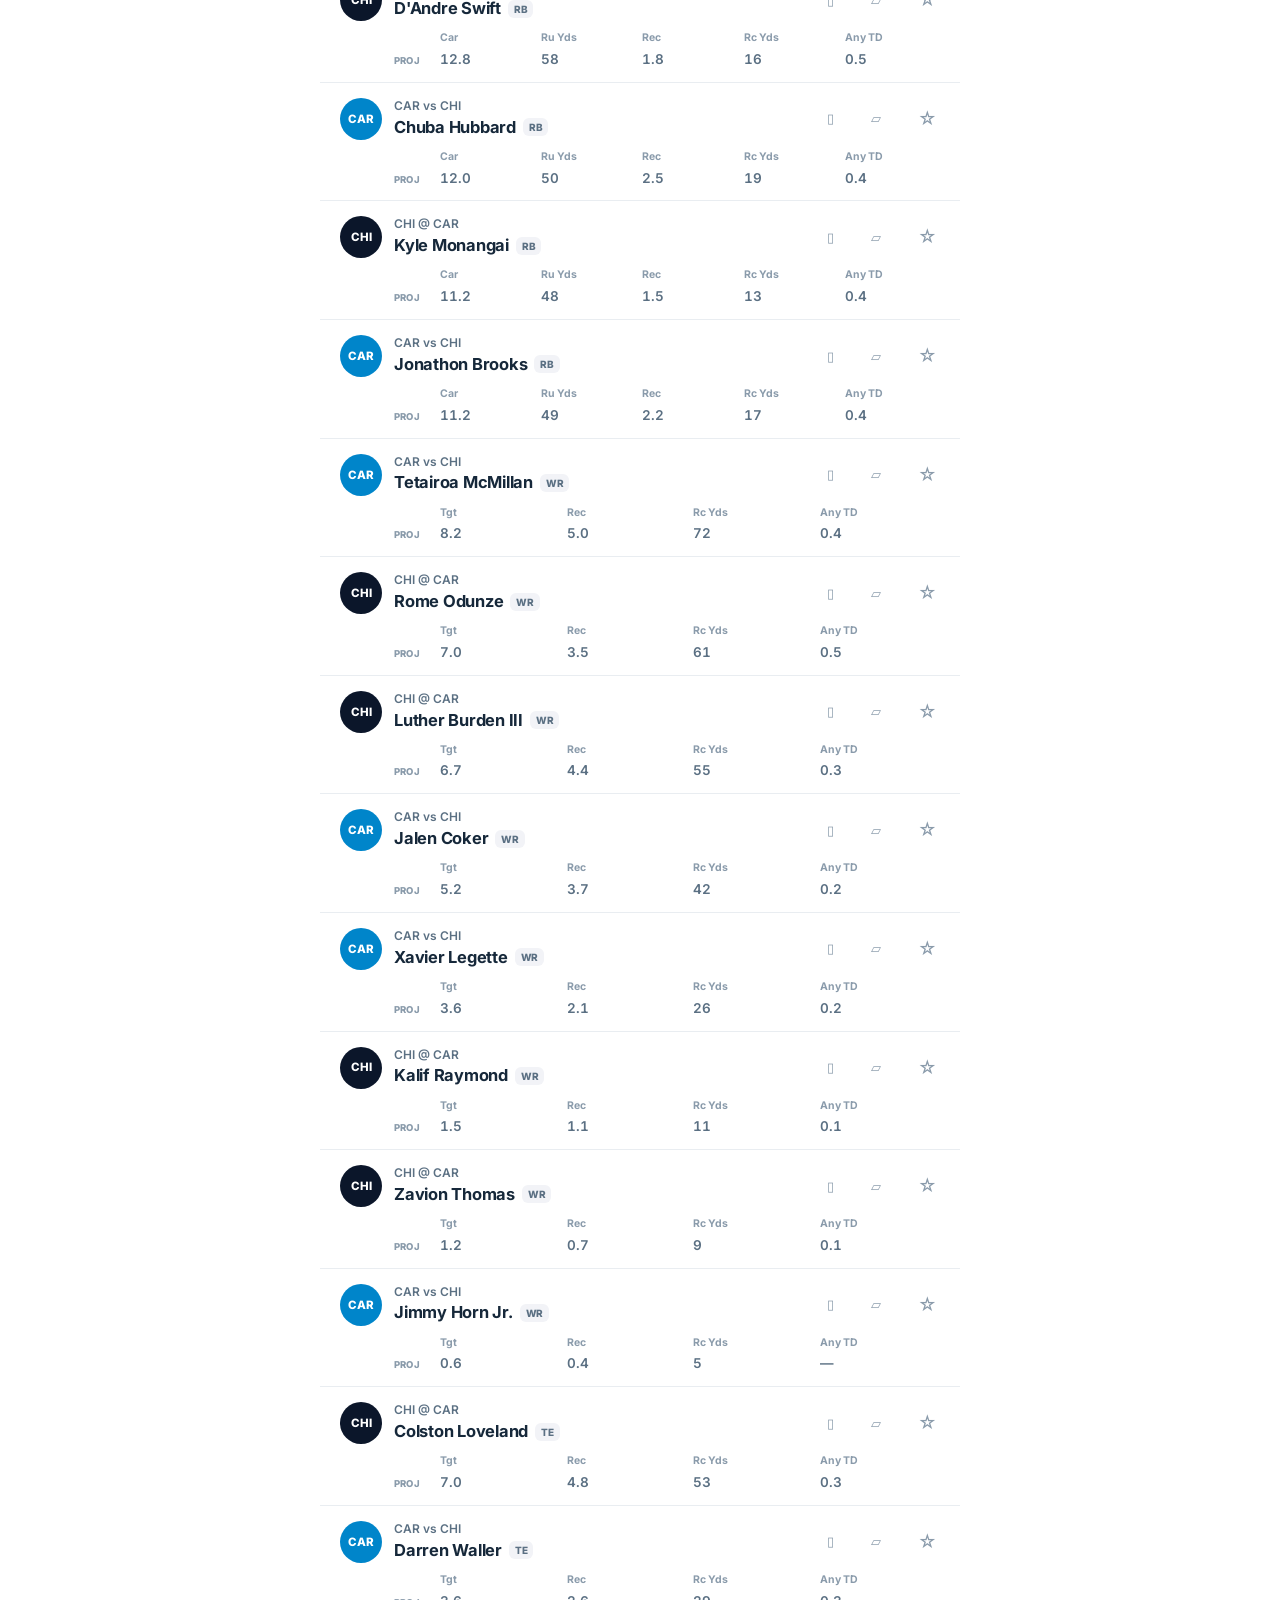
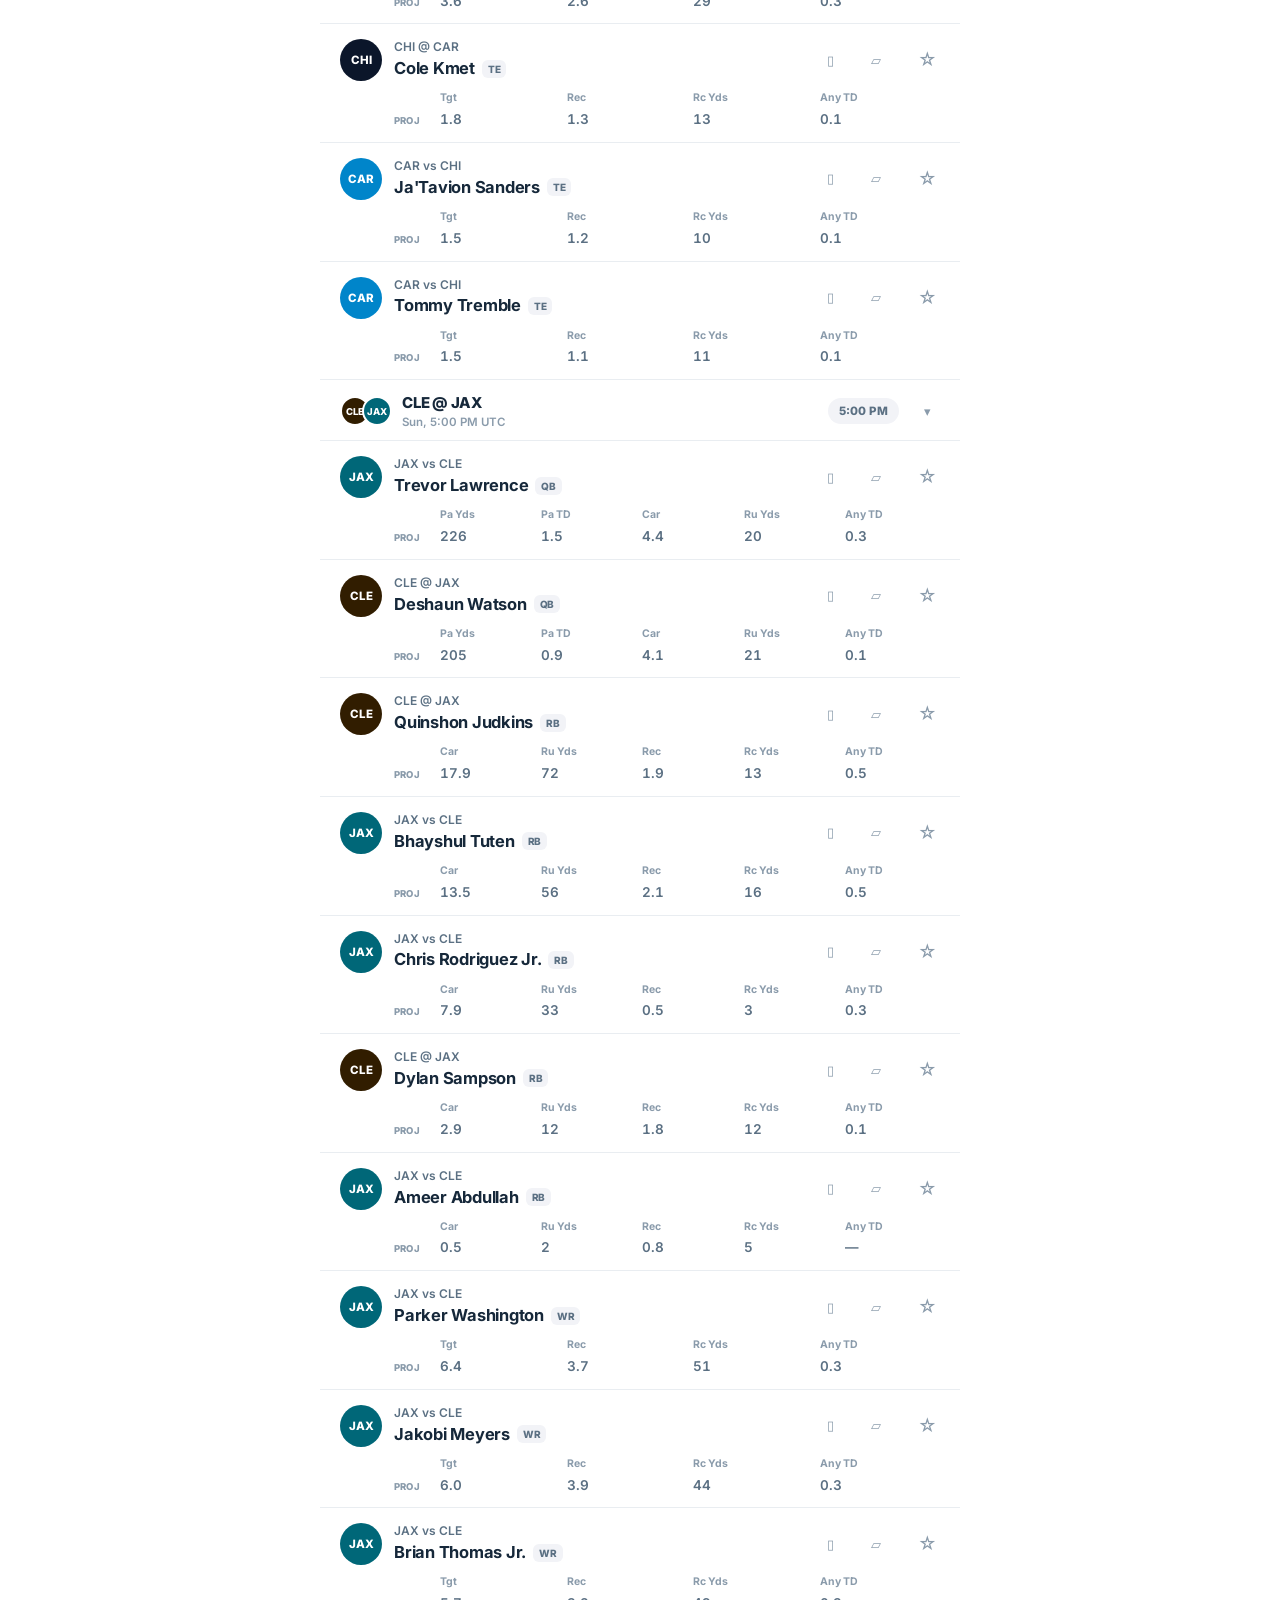
==== commit bcd7ed6a: "board: 2026 week 03 (engine) Co-Authored-By: Claude Fable 5 <noreply@anthropic.com>  Claude-Session:" ====
--- a/board/index.html
+++ b/board/index.html
@@ -4,7 +4,7 @@
 <head>
 <meta charset="UTF-8">
 <meta name="viewport" content="width=device-width, initial-scale=1.0">
-<title>Fantasy Edge — Board</title>
+<title>Angles — Board</title>
 <link rel="preconnect" href="https://fonts.googleapis.com">
 <link href="https://fonts.googleapis.com/css2?family=Inter:wght@400;500;600;700;800&display=swap" rel="stylesheet">
 <link href="./style.css" rel="stylesheet">
@@ -19,7 +19,7 @@
 
 <header>
   <div class="toprow">
-    <h1>Fantasy Edge <span class="alpha"
+    <h1>Angles <span class="alpha"
         title="Alpha: engine-certified projections; interface and features under active development (D-098)"
         >ALPHA</span></h1>
     <div class="runpill" id="runpill">loading</div>
--- a/board/style.css
+++ b/board/style.css
@@ -312,3 +312,10 @@
 .foot{padding:22px 20px;font-size:11.5px;color:var(--faint);line-height:1.7}
 .foot p+p{margin-top:10px}
 .foot b{color:var(--sub);font-weight:700}
+/* the footer's one link out (m4.4L) — the board's blue accent, the
+   footnote's own size, and a 44px-tall target so a thumb can hit it
+   without the footer growing */
+.foot .lablink{display:inline-block;color:var(--blue);font-weight:800;
+text-decoration:none;padding:12px 10px;margin:-12px -10px -12px -10px;
+min-height:44px;line-height:20px}
+.foot .lablink:focus-visible{outline:2px solid var(--blue);outline-offset:-2px}
